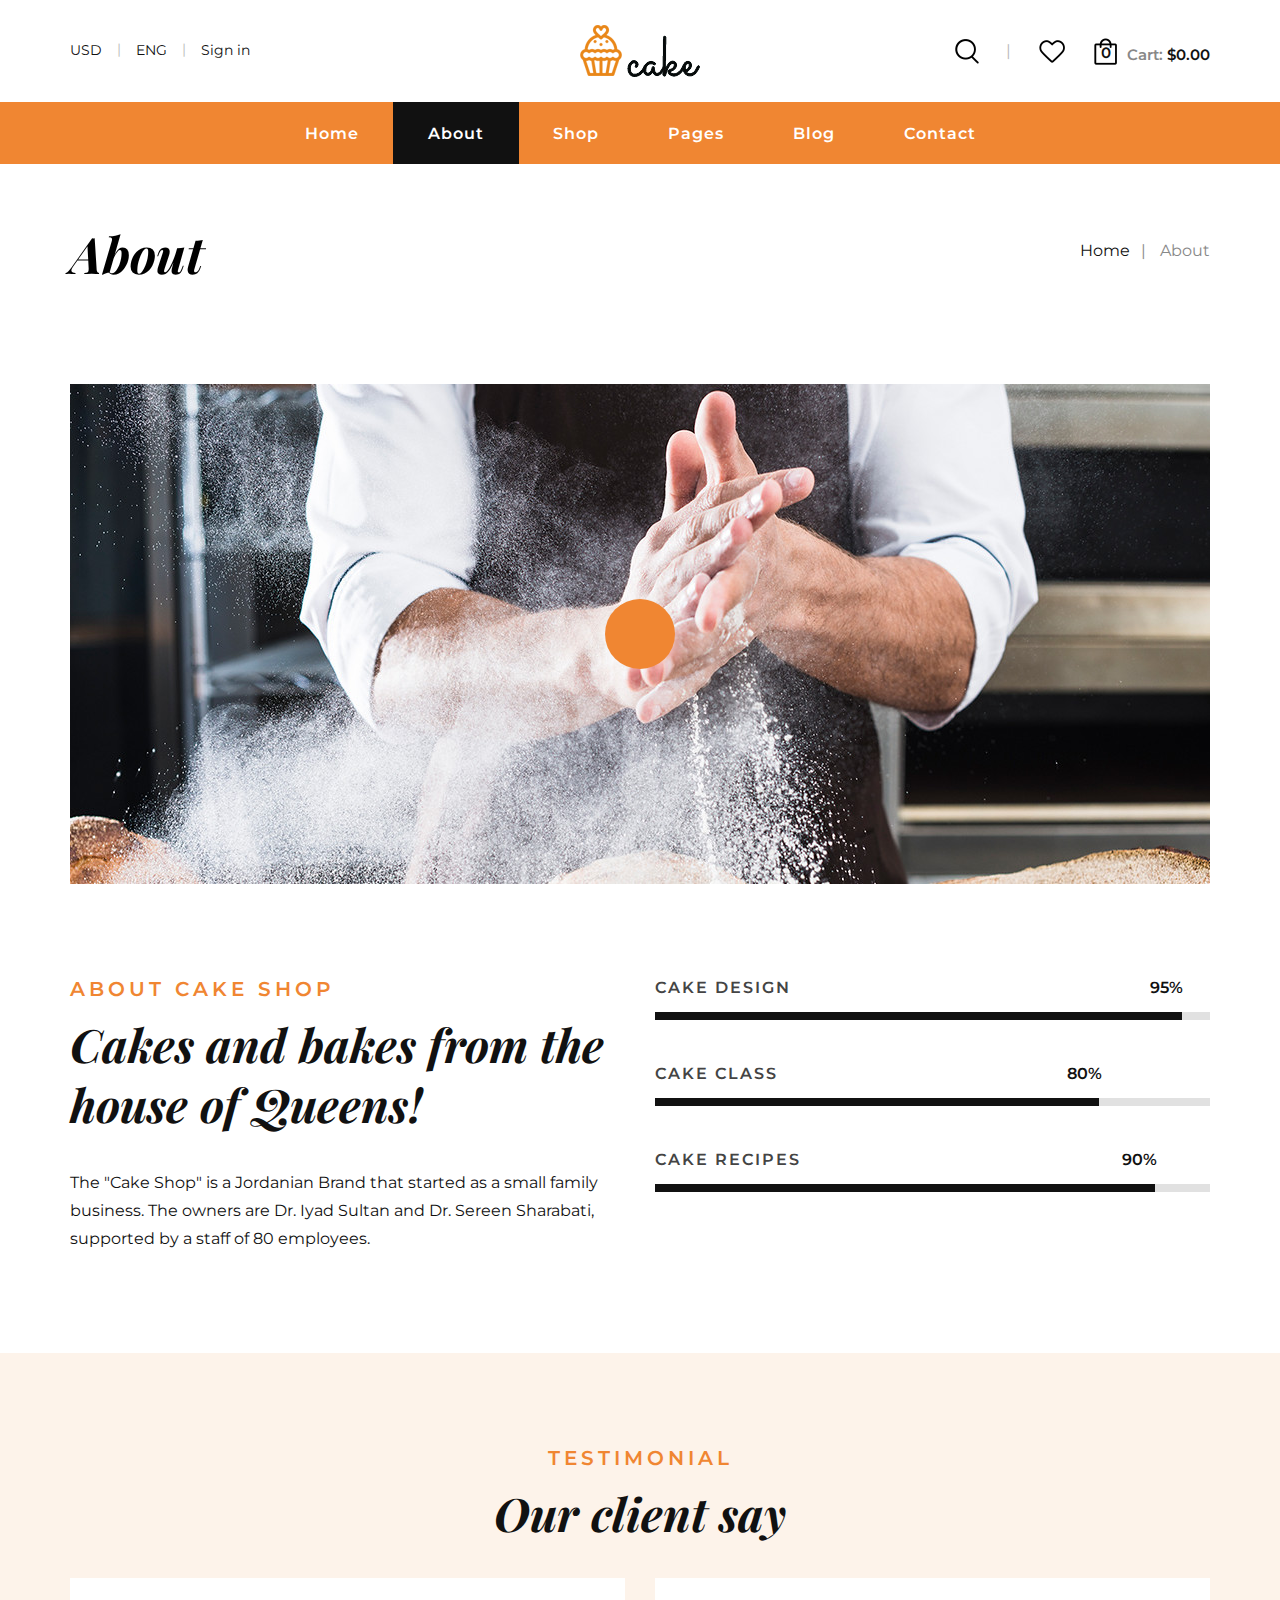
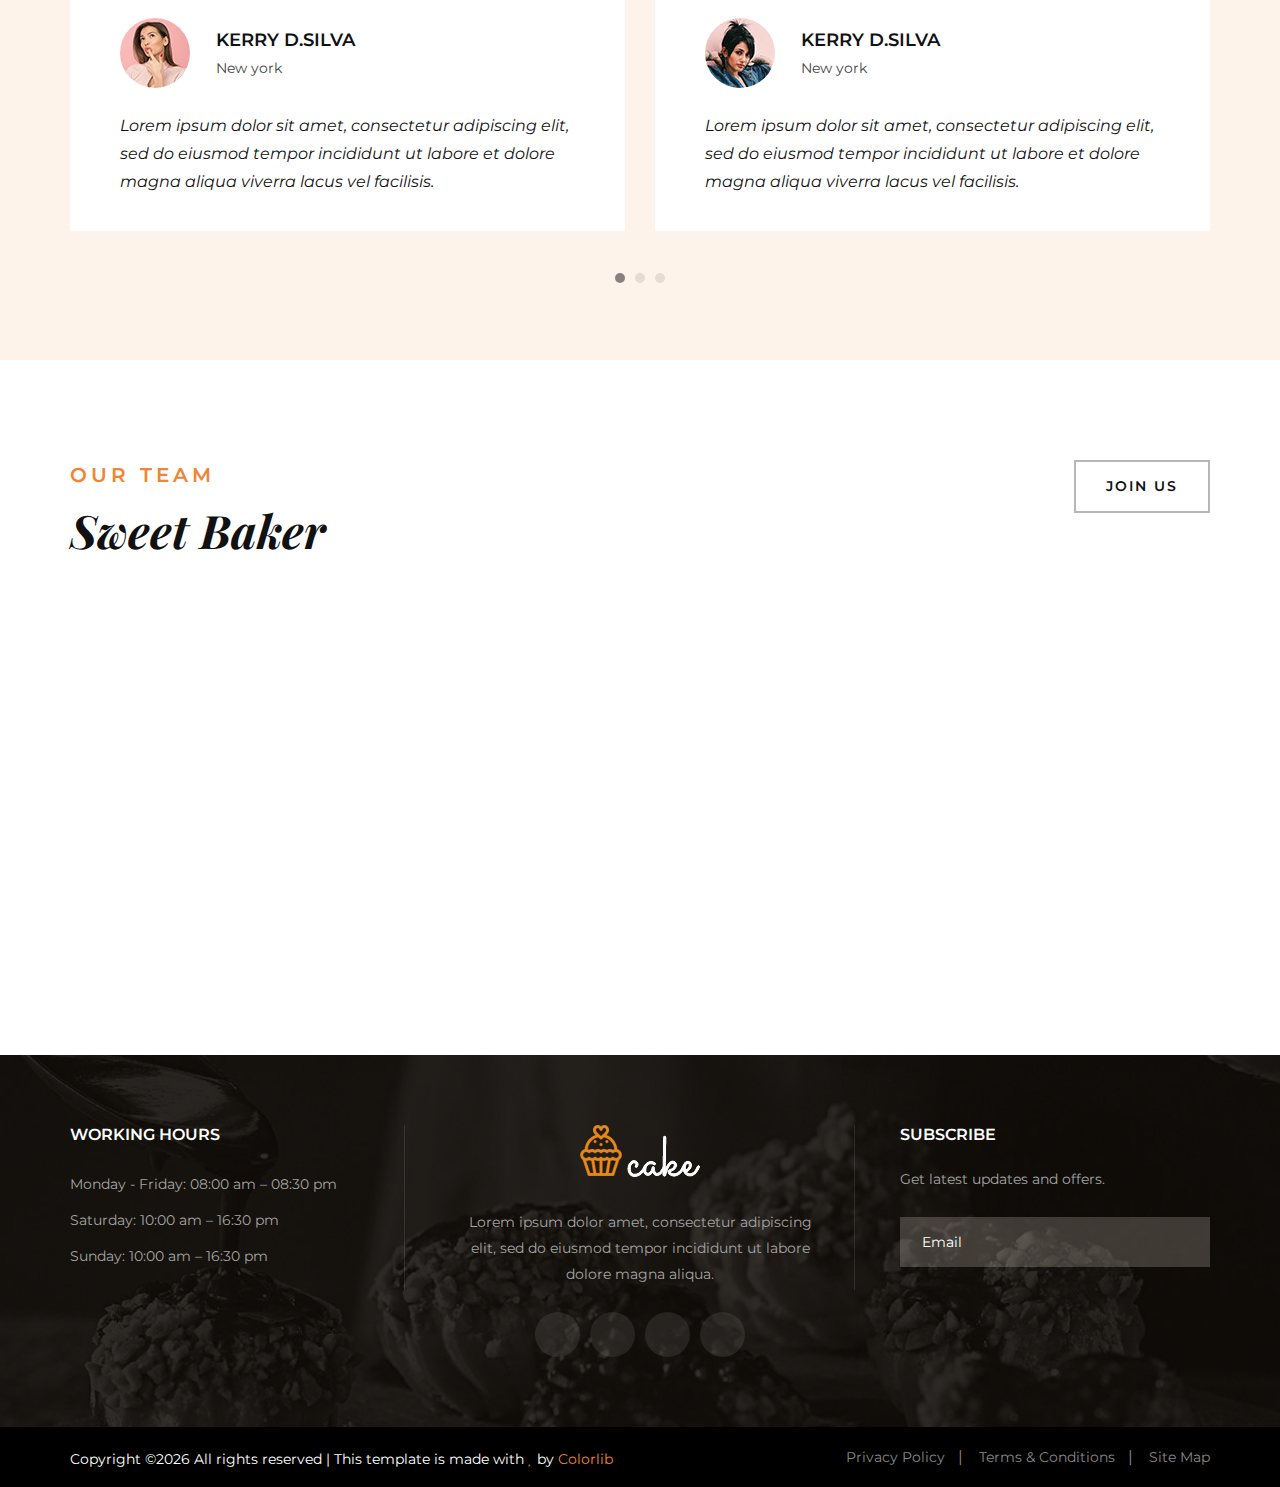
==== about.html @ 1d759d89 "template" ====
<!DOCTYPE html>
<html lang="zxx">

<head>
    <meta charset="UTF-8">
    <meta name="description" content="Cake Template">
    <meta name="keywords" content="Cake, unica, creative, html">
    <meta name="viewport" content="width=device-width, initial-scale=1.0">
    <meta http-equiv="X-UA-Compatible" content="ie=edge">
    <title>Cake | Template</title>

    <!-- Google Font -->
    <link href="https://fonts.googleapis.com/css2?family=Playfair+Display:wght@400;500;600;700;800;900&display=swap"
    rel="stylesheet">
    <link href="https://fonts.googleapis.com/css2?family=Montserrat:wght@300;400;500;600;700;800;900&display=swap"
    rel="stylesheet">

    <!-- Css Styles -->
    <link rel="stylesheet" href="css/bootstrap.min.css" type="text/css">
    <link rel="stylesheet" href="css/flaticon.css" type="text/css">
    <link rel="stylesheet" href="css/barfiller.css" type="text/css">
    <link rel="stylesheet" href="css/magnific-popup.css" type="text/css">
    <link rel="stylesheet" href="css/font-awesome.min.css" type="text/css">
    <link rel="stylesheet" href="css/elegant-icons.css" type="text/css">
    <link rel="stylesheet" href="css/nice-select.css" type="text/css">
    <link rel="stylesheet" href="css/owl.carousel.min.css" type="text/css">
    <link rel="stylesheet" href="css/slicknav.min.css" type="text/css">
    <link rel="stylesheet" href="css/style.css" type="text/css">
</head>

<body>
    <!-- Page Preloder -->
    <div id="preloder">
        <div class="loader"></div>
    </div>

    <!-- Offcanvas Menu Begin -->
    <div class="offcanvas-menu-overlay"></div>
    <div class="offcanvas-menu-wrapper">
        <div class="offcanvas__cart">
            <div class="offcanvas__cart__links">
                <a href="#" class="search-switch"><img src="img/icon/search.png" alt=""></a>
                <a href="#"><img src="img/icon/heart.png" alt=""></a>
            </div>
            <div class="offcanvas__cart__item">
                <a href="#"><img src="img/icon/cart.png" alt=""> <span>0</span></a>
                <div class="cart__price">Cart: <span>$0.00</span></div>
            </div>
        </div>
        <div class="offcanvas__logo">
            <a href="./index.html"><img src="img/logo.png" alt=""></a>
        </div>
        <div id="mobile-menu-wrap"></div>
        <div class="offcanvas__option">
            <ul>
                <li>USD <span class="arrow_carrot-down"></span>
                    <ul>
                        <li>EUR</li>
                        <li>USD</li>
                    </ul>
                </li>
                <li>ENG <span class="arrow_carrot-down"></span>
                    <ul>
                        <li>Spanish</li>
                        <li>ENG</li>
                    </ul>
                </li>
                <li><a href="#">Sign in</a> <span class="arrow_carrot-down"></span></li>
            </ul>
        </div>
    </div>
    <!-- Offcanvas Menu End -->

    <!-- Header Section Begin -->
    <header class="header">
        <div class="header__top">
            <div class="container">
                <div class="row">
                    <div class="col-lg-12">
                        <div class="header__top__inner">
                            <div class="header__top__left">
                                <ul>
                                    <li>USD <span class="arrow_carrot-down"></span>
                                        <ul>
                                            <li>EUR</li>
                                            <li>USD</li>
                                        </ul>
                                    </li>
                                    <li>ENG <span class="arrow_carrot-down"></span>
                                        <ul>
                                            <li>Spanish</li>
                                            <li>ENG</li>
                                        </ul>
                                    </li>
                                    <li><a href="#">Sign in</a> <span class="arrow_carrot-down"></span></li>
                                </ul>
                            </div>
                            <div class="header__logo">
                                <a href="./index.html"><img src="img/logo.png" alt=""></a>
                            </div>
                            <div class="header__top__right">
                                <div class="header__top__right__links">
                                    <a href="#" class="search-switch"><img src="img/icon/search.png" alt=""></a>
                                    <a href="#"><img src="img/icon/heart.png" alt=""></a>
                                </div>
                                <div class="header__top__right__cart">
                                    <a href="#"><img src="img/icon/cart.png" alt=""> <span>0</span></a>
                                    <div class="cart__price">Cart: <span>$0.00</span></div>
                                </div>
                            </div>
                        </div>
                    </div>
                </div>
                <div class="canvas__open"><i class="fa fa-bars"></i></div>
            </div>
        </div>
        <div class="container">
            <div class="row">
                <div class="col-lg-12">
                    <nav class="header__menu mobile-menu">
                        <ul>
                            <li><a href="./index.html">Home</a></li>
                            <li class="active"><a href="./about.html">About</a></li>
                            <li><a href="./shop.html">Shop</a></li>
                            <li><a href="#">Pages</a>
                                <ul class="dropdown">
                                    <li><a href="./shop-details.html">Shop Details</a></li>
                                    <li><a href="./shoping-cart.html">Shoping Cart</a></li>
                                    <li><a href="./checkout.html">Check Out</a></li>
                                    <li><a href="./wisslist.html">Wisslist</a></li>
                                    <li><a href="./Class.html">Class</a></li>
                                    <li><a href="./blog-details.html">Blog Details</a></li>
                                </ul>
                            </li>
                            <li><a href="./blog.html">Blog</a></li>
                            <li><a href="./contact.html">Contact</a></li>
                        </ul>
                    </nav>
                </div>
            </div>
        </div>
    </header>
    <!-- Header Section End -->

    <!-- Breadcrumb Begin -->
    <div class="breadcrumb-option">
        <div class="container">
            <div class="row">
                <div class="col-lg-6 col-md-6 col-sm-6">
                    <div class="breadcrumb__text">
                        <h2>About</h2>
                    </div>
                </div>
                <div class="col-lg-6 col-md-6 col-sm-6">
                    <div class="breadcrumb__links">
                        <a href="./index.html">Home</a>
                        <span>About</span>
                    </div>
                </div>
            </div>
        </div>
    </div>
    <!-- Breadcrumb End -->

    <!-- About Section Begin -->
    <section class="about spad">
        <div class="container">
            <div class="row">
                <div class="col-lg-12">
                    <div class="about__video set-bg" data-setbg="img/about-video.jpg">
                        <a href="https://www.youtube.com/watch?v=8PJ3_p7VqHw&list=RD8PJ3_p7VqHw&start_radio=1"
                        class="play-btn video-popup"><i class="fa fa-play"></i></a>
                    </div>
                </div>
            </div>
            <div class="row">
                <div class="col-lg-6 col-md-6">
                    <div class="about__text">
                        <div class="section-title">
                            <span>About Cake shop</span>
                            <h2>Cakes and bakes from the house of Queens!</h2>
                        </div>
                        <p>The "Cake Shop" is a Jordanian Brand that started as a small family business. The owners are
                        Dr. Iyad Sultan and Dr. Sereen Sharabati, supported by a staff of 80 employees.</p>
                    </div>
                </div>
                <div class="col-lg-6 col-md-6">
                    <div class="about__bar">
                        <div class="about__bar__item">
                            <p>Cake design</p>
                            <div id="bar1" class="barfiller">
                                <div class="tipWrap"><span class="tip"></span></div>
                                <span class="fill" data-percentage="95"></span>
                            </div>
                        </div>
                        <div class="about__bar__item">
                            <p>Cake Class</p>
                            <div id="bar2" class="barfiller">
                                <div class="tipWrap"><span class="tip"></span></div>
                                <span class="fill" data-percentage="80"></span>
                            </div>
                        </div>
                        <div class="about__bar__item">
                            <p>Cake Recipes</p>
                            <div id="bar3" class="barfiller">
                                <div class="tipWrap"><span class="tip"></span></div>
                                <span class="fill" data-percentage="90"></span>
                            </div>
                        </div>
                    </div>
                </div>
            </div>
        </div>
    </section>
    <!-- About Section End -->

    <!-- Testimonial Section Begin -->
    <section class="testimonial spad">
        <div class="container">
            <div class="row">
                <div class="col-lg-12 text-center">
                    <div class="section-title">
                        <span>Testimonial</span>
                        <h2>Our client say</h2>
                    </div>
                </div>
            </div>
            <div class="row">
                <div class="testimonial__slider owl-carousel">
                    <div class="col-lg-6">
                        <div class="testimonial__item">
                            <div class="testimonial__author">
                                <div class="testimonial__author__pic">
                                    <img src="img/testimonial/ta-1.jpg" alt="">
                                </div>
                                <div class="testimonial__author__text">
                                    <h5>Kerry D.Silva</h5>
                                    <span>New york</span>
                                </div>
                            </div>
                            <div class="rating">
                                <span class="icon_star"></span>
                                <span class="icon_star"></span>
                                <span class="icon_star"></span>
                                <span class="icon_star"></span>
                                <span class="icon_star-half_alt"></span>
                            </div>
                            <p>Lorem ipsum dolor sit amet, consectetur adipiscing elit, sed do eiusmod tempor incididunt
                            ut labore et dolore magna aliqua viverra lacus vel facilisis.</p>
                        </div>
                    </div>
                    <div class="col-lg-6">
                        <div class="testimonial__item">
                            <div class="testimonial__author">
                                <div class="testimonial__author__pic">
                                    <img src="img/testimonial/ta-2.jpg" alt="">
                                </div>
                                <div class="testimonial__author__text">
                                    <h5>Kerry D.Silva</h5>
                                    <span>New york</span>
                                </div>
                            </div>
                            <div class="rating">
                                <span class="icon_star"></span>
                                <span class="icon_star"></span>
                                <span class="icon_star"></span>
                                <span class="icon_star"></span>
                                <span class="icon_star-half_alt"></span>
                            </div>
                            <p>Lorem ipsum dolor sit amet, consectetur adipiscing elit, sed do eiusmod tempor incididunt
                            ut labore et dolore magna aliqua viverra lacus vel facilisis.</p>
                        </div>
                    </div>
                    <div class="col-lg-6">
                        <div class="testimonial__item">
                            <div class="testimonial__author">
                                <div class="testimonial__author__pic">
                                    <img src="img/testimonial/ta-1.jpg" alt="">
                                </div>
                                <div class="testimonial__author__text">
                                    <h5>Ophelia Nunez</h5>
                                    <span>London</span>
                                </div>
                            </div>
                            <div class="rating">
                                <span class="icon_star"></span>
                                <span class="icon_star"></span>
                                <span class="icon_star"></span>
                                <span class="icon_star"></span>
                                <span class="icon_star-half_alt"></span>
                            </div>
                            <p>Lorem ipsum dolor sit amet, consectetur adipiscing elit, sed do eiusmod tempor incididunt
                            ut labore et dolore magna aliqua viverra lacus vel facilisis.</p>
                        </div>
                    </div>
                    <div class="col-lg-6">
                        <div class="testimonial__item">
                            <div class="testimonial__author">
                                <div class="testimonial__author__pic">
                                    <img src="img/testimonial/ta-2.jpg" alt="">
                                </div>
                                <div class="testimonial__author__text">
                                    <h5>Kerry D.Silva</h5>
                                    <span>New york</span>
                                </div>
                            </div>
                            <div class="rating">
                                <span class="icon_star"></span>
                                <span class="icon_star"></span>
                                <span class="icon_star"></span>
                                <span class="icon_star"></span>
                                <span class="icon_star-half_alt"></span>
                            </div>
                            <p>Lorem ipsum dolor sit amet, consectetur adipiscing elit, sed do eiusmod tempor incididunt
                            ut labore et dolore magna aliqua viverra lacus vel facilisis.</p>
                        </div>
                    </div>
                    <div class="col-lg-6">
                        <div class="testimonial__item">
                            <div class="testimonial__author">
                                <div class="testimonial__author__pic">
                                    <img src="img/testimonial/ta-1.jpg" alt="">
                                </div>
                                <div class="testimonial__author__text">
                                    <h5>Ophelia Nunez</h5>
                                    <span>London</span>
                                </div>
                            </div>
                            <div class="rating">
                                <span class="icon_star"></span>
                                <span class="icon_star"></span>
                                <span class="icon_star"></span>
                                <span class="icon_star"></span>
                                <span class="icon_star-half_alt"></span>
                            </div>
                            <p>Lorem ipsum dolor sit amet, consectetur adipiscing elit, sed do eiusmod tempor incididunt
                            ut labore et dolore magna aliqua viverra lacus vel facilisis.</p>
                        </div>
                    </div>
                    <div class="col-lg-6">
                        <div class="testimonial__item">
                            <div class="testimonial__author">
                                <div class="testimonial__author__pic">
                                    <img src="img/testimonial/ta-2.jpg" alt="">
                                </div>
                                <div class="testimonial__author__text">
                                    <h5>Kerry D.Silva</h5>
                                    <span>New york</span>
                                </div>
                            </div>
                            <div class="rating">
                                <span class="icon_star"></span>
                                <span class="icon_star"></span>
                                <span class="icon_star"></span>
                                <span class="icon_star"></span>
                                <span class="icon_star-half_alt"></span>
                            </div>
                            <p>Lorem ipsum dolor sit amet, consectetur adipiscing elit, sed do eiusmod tempor incididunt
                            ut labore et dolore magna aliqua viverra lacus vel facilisis.</p>
                        </div>
                    </div>
                </div>
            </div>
        </div>
    </section>
    <!-- Testimonial Section End -->

    <!-- Team Section Begin -->
    <section class="team spad">
        <div class="container">
            <div class="row">
                <div class="col-lg-7 col-md-7 col-sm-7">
                    <div class="section-title">
                        <span>Our team</span>
                        <h2>Sweet Baker </h2>
                    </div>
                </div>
                <div class="col-lg-5 col-md-5 col-sm-5">
                    <div class="team__btn">
                        <a href="#" class="primary-btn">Join Us</a>
                    </div>
                </div>
            </div>
            <div class="row">
                <div class="col-lg-3  col-md-6 col-sm-6">
                    <div class="team__item set-bg" data-setbg="img/team/team-1.jpg">
                        <div class="team__item__text">
                            <h6>Randy Butler</h6>
                            <span>Decorater</span>
                            <div class="team__item__social">
                                <a href="#"><i class="fa fa-facebook"></i></a>
                                <a href="#"><i class="fa fa-twitter"></i></a>
                                <a href="#"><i class="fa fa-instagram"></i></a>
                                <a href="#"><i class="fa fa-youtube-play"></i></a>
                            </div>
                        </div>
                    </div>
                </div>
                <div class="col-lg-3  col-md-6 col-sm-6">
                    <div class="team__item set-bg" data-setbg="img/team/team-2.jpg">
                        <div class="team__item__text">
                            <h6>Randy Butler</h6>
                            <span>Decorater</span>
                            <div class="team__item__social">
                                <a href="#"><i class="fa fa-facebook"></i></a>
                                <a href="#"><i class="fa fa-twitter"></i></a>
                                <a href="#"><i class="fa fa-instagram"></i></a>
                                <a href="#"><i class="fa fa-youtube-play"></i></a>
                            </div>
                        </div>
                    </div>
                </div>
                <div class="col-lg-3  col-md-6 col-sm-6">
                    <div class="team__item set-bg" data-setbg="img/team/team-3.jpg">
                        <div class="team__item__text">
                            <h6>Randy Butler</h6>
                            <span>Decorater</span>
                            <div class="team__item__social">
                                <a href="#"><i class="fa fa-facebook"></i></a>
                                <a href="#"><i class="fa fa-twitter"></i></a>
                                <a href="#"><i class="fa fa-instagram"></i></a>
                                <a href="#"><i class="fa fa-youtube-play"></i></a>
                            </div>
                        </div>
                    </div>
                </div>
                <div class="col-lg-3  col-md-6 col-sm-6">
                    <div class="team__item set-bg" data-setbg="img/team/team-4.jpg">
                        <div class="team__item__text">
                            <h6>Randy Butler</h6>
                            <span>Decorater</span>
                            <div class="team__item__social">
                                <a href="#"><i class="fa fa-facebook"></i></a>
                                <a href="#"><i class="fa fa-twitter"></i></a>
                                <a href="#"><i class="fa fa-instagram"></i></a>
                                <a href="#"><i class="fa fa-youtube-play"></i></a>
                            </div>
                        </div>
                    </div>
                </div>
            </div>
        </div>
    </section>
    <!-- Team Section End -->

    <!-- Footer Section Begin -->
    <footer class="footer set-bg" data-setbg="img/footer-bg.jpg">
        <div class="container">
            <div class="row">
                <div class="col-lg-4 col-md-6 col-sm-6">
                    <div class="footer__widget">
                        <h6>WORKING HOURS</h6>
                        <ul>
                            <li>Monday - Friday: 08:00 am – 08:30 pm</li>
                            <li>Saturday: 10:00 am – 16:30 pm</li>
                            <li>Sunday: 10:00 am – 16:30 pm</li>
                        </ul>
                    </div>
                </div>
                <div class="col-lg-4 col-md-6 col-sm-6">
                    <div class="footer__about">
                        <div class="footer__logo">
                            <a href="#"><img src="img/footer-logo.png" alt=""></a>
                        </div>
                        <p>Lorem ipsum dolor amet, consectetur adipiscing elit, sed do eiusmod tempor incididunt ut
                        labore dolore magna aliqua.</p>
                        <div class="footer__social">
                            <a href="#"><i class="fa fa-facebook"></i></a>
                            <a href="#"><i class="fa fa-twitter"></i></a>
                            <a href="#"><i class="fa fa-instagram"></i></a>
                            <a href="#"><i class="fa fa-youtube-play"></i></a>
                        </div>
                    </div>
                </div>
                <div class="col-lg-4 col-md-6 col-sm-6">
                    <div class="footer__newslatter">
                        <h6>Subscribe</h6>
                        <p>Get latest updates and offers.</p>
                        <form action="#">
                            <input type="text" placeholder="Email">
                            <button type="submit"><i class="fa fa-send-o"></i></button>
                        </form>
                    </div>
                </div>
            </div>
        </div>
        <div class="copyright">
            <div class="container">
                <div class="row">
                    <div class="col-lg-7">
                        <p class="copyright__text text-white"><!-- Link back to Colorlib can't be removed. Template is licensed under CC BY 3.0. -->
                          Copyright &copy;<script>document.write(new Date().getFullYear());</script> All rights reserved | This template is made with <i class="fa fa-heart" aria-hidden="true"></i> by <a href="https://colorlib.com" target="_blank">Colorlib</a>
                          <!-- Link back to Colorlib can't be removed. Template is licensed under CC BY 3.0. -->
                      </p>
                  </div>
                  <div class="col-lg-5">
                    <div class="copyright__widget">
                        <ul>
                            <li><a href="#">Privacy Policy</a></li>
                            <li><a href="#">Terms & Conditions</a></li>
                            <li><a href="#">Site Map</a></li>
                        </ul>
                    </div>
                </div>
            </div>
        </div>
    </div>
</footer>
<!-- Footer Section End -->

<!-- Search Begin -->
<div class="search-model">
    <div class="h-100 d-flex align-items-center justify-content-center">
        <div class="search-close-switch">+</div>
        <form class="search-model-form">
            <input type="text" id="search-input" placeholder="Search here.....">
        </form>
    </div>
</div>
<!-- Search End -->

<!-- Js Plugins -->
<script src="js/jquery-3.3.1.min.js"></script>
<script src="js/bootstrap.min.js"></script>
<script src="js/jquery.nice-select.min.js"></script>
<script src="js/jquery.barfiller.js"></script>
<script src="js/jquery.magnific-popup.min.js"></script>
<script src="js/jquery.slicknav.js"></script>
<script src="js/owl.carousel.min.js"></script>
<script src="js/jquery.nicescroll.min.js"></script>
<script src="js/main.js"></script>
</body>

</html>
---- css/flaticon.css ----
/*
  	Flaticon icon font: Flaticon
  	Creation date: 08/11/2017 08:35
  	*/

@font-face {
  font-family: "Flaticon";
  src: url("../fonts/Flaticon.eot");
  src: url("../fonts/Flaticon.eot?#iefix") format("embedded-opentype"),
       url("../fonts/Flaticon.woff") format("woff"),
       url("../fonts/Flaticon.ttf") format("truetype"),
       url("../fonts/Flaticon.svg#Flaticon") format("svg");
  font-weight: normal;
  font-style: normal;
}

@media screen and (-webkit-min-device-pixel-ratio:0) {
  @font-face {
    font-family: "Flaticon";
    src: url("../fonts/Flaticon.svg#Flaticon") format("svg");
  }
}

[class^="flaticon-"]:before, [class*=" flaticon-"]:before,
[class^="flaticon-"]:after, [class*=" flaticon-"]:after {   
  font-family: Flaticon;
  font-size: 60px;
  font-style: normal;
}

.flaticon-001-strawberry:before { content: "\f100"; }
.flaticon-002-cake-14:before { content: "\f101"; }
.flaticon-003-cake-13:before { content: "\f102"; }
.flaticon-004-piece-of-cake:before { content: "\f103"; }
.flaticon-005-pancake:before { content: "\f104"; }
.flaticon-006-macarons:before { content: "\f105"; }
.flaticon-007-cake-12:before { content: "\f106"; }
.flaticon-008-lollipop-1:before { content: "\f107"; }
.flaticon-009-lollipop:before { content: "\f108"; }
.flaticon-010-cake-11:before { content: "\f109"; }
.flaticon-011-ice-cream-11:before { content: "\f10a"; }
.flaticon-012-ice-cream-10:before { content: "\f10b"; }
.flaticon-013-ice-cream-9:before { content: "\f10c"; }
.flaticon-014-ice-cream-8:before { content: "\f10d"; }
.flaticon-015-ice-cream-7:before { content: "\f10e"; }
.flaticon-016-ice-cream-6:before { content: "\f10f"; }
.flaticon-017-ice-cream-5:before { content: "\f110"; }
.flaticon-018-ice-cream-4:before { content: "\f111"; }
.flaticon-019-ice-cream-3:before { content: "\f112"; }
.flaticon-020-ice-cream-2:before { content: "\f113"; }
.flaticon-021-ice-cream-1:before { content: "\f114"; }
.flaticon-022-ice-cream:before { content: "\f115"; }
.flaticon-023-doughnut:before { content: "\f116"; }
.flaticon-024-cupcake-8:before { content: "\f117"; }
.flaticon-025-cupcake-7:before { content: "\f118"; }
.flaticon-026-cupcake-6:before { content: "\f119"; }
.flaticon-027-cupcake-5:before { content: "\f11a"; }
.flaticon-028-cupcake-4:before { content: "\f11b"; }
.flaticon-029-cupcake-3:before { content: "\f11c"; }
.flaticon-030-cupcake-2:before { content: "\f11d"; }
.flaticon-031-cupcake-1:before { content: "\f11e"; }
.flaticon-032-cupcake:before { content: "\f11f"; }
.flaticon-033-cake-10:before { content: "\f120"; }
.flaticon-034-chocolate-roll:before { content: "\f121"; }
.flaticon-035-cake-9:before { content: "\f122"; }
.flaticon-036-chocolate-1:before { content: "\f123"; }
.flaticon-037-chocolate:before { content: "\f124"; }
.flaticon-038-cake-8:before { content: "\f125"; }
.flaticon-039-candy-2:before { content: "\f126"; }
.flaticon-040-candy-1:before { content: "\f127"; }
.flaticon-041-candy:before { content: "\f128"; }
.flaticon-042-candies:before { content: "\f129"; }
.flaticon-043-cake-7:before { content: "\f12a"; }
.flaticon-044-cake-6:before { content: "\f12b"; }
.flaticon-045-cake-5:before { content: "\f12c"; }
.flaticon-046-cake-4:before { content: "\f12d"; }
.flaticon-047-cake-3:before { content: "\f12e"; }
.flaticon-048-cake-2:before { content: "\f12f"; }
.flaticon-049-cake-1:before { content: "\f130"; }
.flaticon-050-cake:before { content: "\f131"; }
---- css/barfiller.css ----
.barfiller {
    width:100%;
    height:12px;
    background:#fcfcfc;
    border:1px solid #ccc;
    position:relative;
    margin-bottom:20px;
    box-shadow: inset 1px 4px 9px -6px rgba(0,0,0,.5); 
    -moz-box-shadow: inset 1px 4px 9px -6px rgba(0,0,0,.5); 
}

.barfiller .fill {
    display:block;
    position:relative;
    width:0px;
    height:100%;
    background:#333;
    z-index:1;
}

.barfiller .tipWrap {
    display:none;
}

.barfiller .tip {
    margin-top:-30px;
    padding:2px 4px;
    font-size:11px;
    color:#fff;
    left:0px;
    position:absolute;
    z-index:2;
    background: #333;
} 

.barfiller .tip:after {
    border:solid;
    border-color:rgba(0,0,0,.8) transparent;
    border-width:6px 6px 0 6px;
    content:"";
    display:block;
    position:absolute;
    left:9px;
    top:100%;
    z-index:9
}
---- css/style.css ----
html,
body {
  height: 100%;
  font-family: "Montserrat", sans-serif;
  -webkit-font-smoothing: antialiased;
}

h1,
h2,
h3,
h4,
h5,
h6 {
  margin: 0;
  color: #11111194;
  font-weight: 400;
  font-family: "Montserrat", sans-serif;
}

h1 {
  font-size: 70px;
}

h2 {
  font-size: 36px;
}

h3 {
  font-size: 30px;
}

h4 {
  font-size: 24px;
}

h5 {
  font-size: 18px;
}

h6 {
  font-size: 16px;
}

p {
  font-size: 16px;
  font-family: "Montserrat", sans-serif;
  color: #111111;
  font-weight: 400;
  line-height: 28px;
  margin: 0 0 15px 0;
}

img {
  max-width: 100%;
}

input:focus,
select:focus,
button:focus,
textarea:focus {
  outline: none;
}

a:hover,
a:focus {
  text-decoration: none;
  outline: none;
  color: #ffffff;
}

ul,
ol {
  padding: 0;
  margin: 0;
}

/*---------------------
  Helper CSS
-----------------------*/
.section-title {
  margin-bottom: 35px;
}
.section-title span {
  color: #f08632;
  font-size: 20px;
  font-weight: 600;
  text-transform: uppercase;
  letter-spacing: 4px;
  display: block;
  margin-bottom: 10px;
}
.section-title h2 {
  font-size: 46px;
  color: #111111;
  line-height: 60px;
  font-weight: 700;
  font-style: italic;
  font-family: "Playfair Display", serif;
}

.set-bg {
  background-repeat: no-repeat;
  background-size: cover;
  background-position: top center;
}

.spad {
  padding-top: 100px;
  padding-bottom: 100px;
}

.text-white h1,
.text-white h2,
.text-white h3,
.text-white h4,
.text-white h5,
.text-white h6,
.text-white p,
.text-white span,
.text-white li,
.text-white a {
  color: #fff;
}

/* buttons */
.primary-btn {
  display: inline-block;
  font-size: 14px;
  font-weight: 600;
  text-transform: uppercase;
  padding: 14px 30px;
  color: #ffffff;
  background: #f08632;
  letter-spacing: 2px;
}

.site-btn {
  font-size: 14px;
  color: #ffffff;
  background: #111111;
  font-weight: 600;
  border: none;
  text-transform: uppercase;
  display: inline-block;
  letter-spacing: 2px;
  padding: 14px 30px;
}

/* Preloder */
#preloder {
  position: fixed;
  width: 100%;
  height: 100%;
  top: 0;
  left: 0;
  z-index: 999999;
  background: #000;
}

.loader {
  width: 40px;
  height: 40px;
  position: absolute;
  top: 50%;
  left: 50%;
  margin-top: -13px;
  margin-left: -13px;
  border-radius: 60px;
  animation: loader 0.8s linear infinite;
  -webkit-animation: loader 0.8s linear infinite;
}

@keyframes loader {
  0% {
    -webkit-transform: rotate(0deg);
    transform: rotate(0deg);
    border: 4px solid #f44336;
    border-left-color: transparent;
  }
  50% {
    -webkit-transform: rotate(180deg);
    transform: rotate(180deg);
    border: 4px solid #673ab7;
    border-left-color: transparent;
  }
  100% {
    -webkit-transform: rotate(360deg);
    transform: rotate(360deg);
    border: 4px solid #f44336;
    border-left-color: transparent;
  }
}
@-webkit-keyframes loader {
  0% {
    -webkit-transform: rotate(0deg);
    border: 4px solid #f44336;
    border-left-color: transparent;
  }
  50% {
    -webkit-transform: rotate(180deg);
    border: 4px solid #673ab7;
    border-left-color: transparent;
  }
  100% {
    -webkit-transform: rotate(360deg);
    border: 4px solid #f44336;
    border-left-color: transparent;
  }
}
.spacial-controls {
  position: fixed;
  width: 111px;
  height: 91px;
  top: 0;
  right: 0;
  z-index: 999;
}

.spacial-controls .search-switch {
  display: block;
  height: 100%;
  padding-top: 30px;
  background: #323232;
  text-align: center;
  cursor: pointer;
}

.search-model {
  display: none;
  position: fixed;
  width: 100%;
  height: 100%;
  left: 0;
  top: 0;
  background: #000;
  z-index: 99999;
}

.search-model-form {
  padding: 0 15px;
}

.search-model-form input {
  width: 500px;
  font-size: 40px;
  border: none;
  border-bottom: 2px solid #333;
  background: 0 0;
  color: #999;
}

.search-close-switch {
  position: absolute;
  width: 50px;
  height: 50px;
  background: #333;
  color: #fff;
  text-align: center;
  border-radius: 50%;
  font-size: 28px;
  line-height: 28px;
  top: 30px;
  cursor: pointer;
  -webkit-transform: rotate(45deg);
  -ms-transform: rotate(45deg);
      transform: rotate(45deg);
  display: -webkit-box;
  display: -ms-flexbox;
  display: flex;
  -webkit-box-align: center;
  -ms-flex-align: center;
  align-items: center;
  -webkit-box-pack: center;
  -ms-flex-pack: center;
  justify-content: center;
}

/*---------------------
  Header
-----------------------*/
.header {
  background: #f08632;
}

.header__top {
  position: relative;
  background: #ffffff;
}

.header__top__inner {
  height: 102px;
  padding-top: 38px;
}

.header__top__left {
  float: left;
}
.header__top__left ul li {
  font-size: 14px;
  color: #111111;
  list-style: none;
  display: inline-block;
  margin-right: 30px;
  position: relative;
  padding: 2px 0;
  cursor: pointer;
}
.header__top__left ul li a {
  color: #111111;
}
.header__top__left ul li:hover ul {
  top: 24px;
  opacity: 1;
  visibility: visible;
}
.header__top__left ul li ul {
  background: #111111;
  display: inline-block;
  padding: 2px 0;
  position: absolute;
  left: 0;
  top: 44px;
  opacity: 0;
  visibility: hidden;
  z-index: 3;
  -webkit-transition: all, 0.3s;
  -o-transition: all, 0.3s;
  transition: all, 0.3s;
}
.header__top__left ul li ul li {
  list-style: none;
  font-size: 13px;
  color: #ffffff;
  padding: 2px 15px;
  cursor: pointer;
}
.header__top__left ul li ul li:after {
  display: none;
}
.header__top__left ul li:after {
  position: absolute;
  right: -19px;
  top: 1px;
  content: "|";
  color: #bbbbbb;
}
.header__top__left ul li:last-child {
  margin-right: 0;
}
.header__top__left ul li:last-child:after {
  display: none;
}
.header__top__left ul li span {
  color: #888888;
}

.header__logo {
  position: absolute;
  left: 50%;
  top: 25px;
  margin-left: -60px;
}
.header__logo a {
  display: inline-block;
}

.header__top__right {
  float: right;
}

.header__top__right__links {
  display: inline-block;
  margin-right: 25px;
}
.header__top__right__links a {
  display: inline-block;
  margin-right: 56px;
  position: relative;
}
.header__top__right__links a:after {
  position: absolute;
  right: -32px;
  top: 0px;
  content: "|";
  font-size: 16px;
  color: #bababa;
}
.header__top__right__links a:last-child {
  margin-right: 0;
}
.header__top__right__links a:last-child:after {
  display: none;
}

.header__top__right__cart {
  display: inline-block;
}
.header__top__right__cart a {
  position: relative;
  display: inline-block;
  margin-right: 6px;
}
.header__top__right__cart a span {
  font-size: 15px;
  color: #111111;
  font-weight: 600;
  position: absolute;
  left: 7px;
  top: 4px;
}
.header__top__right__cart .cart__price {
  display: inline-block;
  color: #888888;
  font-size: 15px;
  font-weight: 600;
  position: relative;
  top: 4px;
}
.header__top__right__cart .cart__price span {
  color: #111111;
}

.header__menu {
  text-align: center;
}
.header__menu ul li {
  list-style: none;
  display: inline-block;
  position: relative;
  margin-right: -5px;
}
.header__menu ul li.active a {
  background: #111111;
}
.header__menu ul li:hover a {
  background: #111111;
}
.header__menu ul li:hover .dropdown {
  top: 62px;
  opacity: 1;
  visibility: visible;
}
.header__menu ul li:last-child {
  margin-right: 0;
}
.header__menu ul li .dropdown {
  position: absolute;
  left: 0;
  top: 82px;
  width: 150px;
  background: #111111;
  text-align: left;
  padding: 5px 0;
  z-index: 9;
  opacity: 0;
  visibility: hidden;
  -webkit-transition: all, 0.3s;
  -o-transition: all, 0.3s;
  transition: all, 0.3s;
}
.header__menu ul li .dropdown li {
  display: block;
  margin-right: 0;
}
.header__menu ul li .dropdown li a {
  font-size: 14px;
  color: #ffffff;
  font-weight: 400;
  padding: 5px 20px;
  text-transform: capitalize;
}
.header__menu ul li .dropdown li a:after {
  display: none;
}
.header__menu ul li a {
  font-size: 16px;
  color: #ffffff;
  display: block;
  font-weight: 600;
  padding: 20px 35px 18px;
  letter-spacing: 1px;
  -webkit-transition: all, 0.3s;
  -o-transition: all, 0.3s;
  transition: all, 0.3s;
}

.offcanvas-menu-wrapper {
  display: none;
}

.canvas__open {
  display: none;
}

/*---------------------
  Hero
-----------------------*/
.hero__item {
  height: 700px;
  display: -webkit-box;
  display: -ms-flexbox;
  display: flex;
  -webkit-box-align: center;
      -ms-flex-align: center;
          align-items: center;
  justify-items: center;
}

.hero__text {
  text-align: center;
  background: #ffffff;
  padding: 65px 70px 70px;
  position: relative;
}
.hero__text:after {
  position: absolute;
  left: 15px;
  top: 15px;
  height: calc(100% - 30px);
  width: calc(100% - 30px);
  border: 1px dashed #f08632;
  content: "";
  opacity: 0.3;
}
.hero__text h2 {
  font-size: 46px;
  color: #111111;
  line-height: 60px;
  font-weight: 700;
  font-style: italic;
  margin-bottom: 18px;
  position: relative;
  top: 100px;
  opacity: 0;
  -webkit-transition: all, 0.3s;
  -o-transition: all, 0.3s;
  transition: all, 0.3s;
}
.hero__text .primary-btn {
  position: relative;
  top: 100px;
  opacity: 0;
  -webkit-transition: all, 0.6s;
  -o-transition: all, 0.6s;
  transition: all, 0.6s;
}

.hero__slider.owl-carousel .owl-item.active .hero__text h2 {
  top: 0;
  opacity: 1;
}
.hero__slider.owl-carousel .owl-item.active .hero__text .primary-btn {
  top: 0;
  opacity: 1;
}
.hero__slider.owl-carousel .owl-nav button {
  height: 50px;
  width: 50px;
  background: rgba(17, 17, 17, 0.5);
  border-radius: 50%;
  color: #ffffff;
  font-size: 26px;
  line-height: 50px;
  text-align: center;
  position: absolute;
  left: 30px;
  top: 50%;
  margin-top: -15px;
}
.hero__slider.owl-carousel .owl-nav button.owl-next {
  left: auto;
  right: 30px;
}

/*---------------------
  Categories
-----------------------*/
.categories__slider {
  padding: 0 15px;
}
.categories__slider.owl-carousel .owl-stage-outer {
  padding-bottom: 40px;
  border-bottom: 1px solid rgba(240, 135, 50, 0.5);
}
.categories__slider.owl-carousel .owl-nav button {
  font-size: 36px;
  color: #888888;
  position: absolute;
  left: -60px;
  top: 35%;
}
.categories__slider.owl-carousel .owl-nav button.owl-next {
  left: auto;
  right: -60px;
}

.categories__item {
  text-align: center;
  border-radius: 50%;
  -webkit-transition: all, 0.3s;
  -o-transition: all, 0.3s;
  transition: all, 0.3s;
  height: 194px;
  width: 194px;
  padding-top: 25px;
  position: relative;
}
.categories__item:after {
  position: absolute;
  left: 0;
  right: 0;
  margin: 0 auto;
  bottom: -48px;
  width: 15px;
  height: 15px;
  border: 1px solid #f08632;
  border-color: transparent #f08632 #f08632 transparent;
  content: "";
  -webkit-transform: rotate(-135deg);
      -ms-transform: rotate(-135deg);
          transform: rotate(-135deg);
  opacity: 0;
  -webkit-transition: all, 0.3s;
  -o-transition: all, 0.3s;
  transition: all, 0.3s;
}
.categories__item:hover {
  background: #f08632;
}
.categories__item:hover:after {
  opacity: 1;
}
.categories__item:hover span {
  color: #ffffff;
}
.categories__item:hover h5 {
  color: #ffffff;
}

.categories__item__icon span {
  color: #f08632;
  -webkit-transition: all, 0.2s;
  -o-transition: all, 0.2s;
  transition: all, 0.2s;
}
.categories__item__icon h5 {
  color: #111111;
  font-weight: 600;
  text-transform: uppercase;
  margin-top: 4px;
  -webkit-transition: all, 0.2s;
  -o-transition: all, 0.2s;
  transition: all, 0.2s;
}

/*---------------------
  Class
-----------------------*/
.class {
  background: rgba(240, 135, 50, 0.1);
  position: relative;
  padding-bottom: 0;
}

.class__form {
  height: 620px;
}
.class__form form input {
  height: 50px;
  width: 100%;
  padding-left: 20px;
  font-size: 15px;
  color: #444444;
  background: #ffffff;
  border: none;
  margin-bottom: 20px;
}
.class__form form input::-webkit-input-placeholder {
  color: #444444;
}
.class__form form input::-moz-placeholder {
  color: #444444;
}
.class__form form input:-ms-input-placeholder {
  color: #444444;
}
.class__form form input::-ms-input-placeholder {
  color: #444444;
}
.class__form form input::placeholder {
  color: #444444;
}
.class__form form .nice-select {
  float: none;
  border-radius: 0;
  border: none;
  padding-left: 20px;
  margin-bottom: 20px;
  height: 50px;
  line-height: 50px;
}
.class__form form .nice-select span {
  font-size: 15px;
  color: #444444;
}
.class__form form .nice-select .list {
  margin-top: 0;
  border-radius: 0;
  width: 100%;
}
.class__form form .nice-select:after {
  border-bottom: 1.5px solid #111;
  border-right: 1.5px solid #111;
  height: 9px;
  right: 25px;
  width: 9px;
}
.class__form form button {
  letter-spacing: 2px;
  width: 100%;
}

.class__video {
  height: 720px;
  width: 47%;
  display: -webkit-box;
  display: -ms-flexbox;
  display: flex;
  -webkit-box-align: center;
      -ms-flex-align: center;
          align-items: center;
  -webkit-box-pack: center;
      -ms-flex-pack: center;
          justify-content: center;
  position: absolute;
  right: 0;
  top: -50px;
}
.class__video .play-btn {
  display: inline-block;
  width: 70px;
  height: 70px;
  background: #f08632;
  font-size: 24px;
  color: #ffffff;
  line-height: 70px;
  text-align: center;
  border-radius: 50%;
}

/*---------------------
  Team
-----------------------*/
.team {
  padding-bottom: 70px;
}

.team__btn {
  text-align: right;
}
.team__btn .primary-btn {
  border: 2px solid #b7b7b7;
  background: transparent;
  color: #111111;
}

.team__item {
  height: 360px;
  position: relative;
  overflow: hidden;
  margin-bottom: 30px;
}
.team__item:hover .team__item__text {
  opacity: 1;
  bottom: 0;
  visibility: visible;
}

.team__item__text {
  text-align: center;
  background: rgba(255, 255, 255, 0.9);
  padding: 30px 0;
  position: absolute;
  left: 0;
  bottom: -500px;
  width: 100%;
  opacity: 0;
  visibility: hidden;
  -webkit-transition: all, 0.5s;
  -o-transition: all, 0.5s;
  transition: all, 0.5s;
}
.team__item__text h6 {
  color: #111111;
  font-weight: 600;
  text-transform: uppercase;
  margin-bottom: 6px;
}
.team__item__text span {
  color: #111111;
  font-size: 14px;
  display: block;
  margin-bottom: 12px;
}

.team__item__social a {
  display: inline-block;
  color: #111111;
  font-size: 16px;
  margin-right: 14px;
}

/*---------------------
  Testimonial
-----------------------*/
.testimonial {
  background: #fdf3ea;
  padding-top: 90px;
  padding-bottom: 70px;
}

.testimonial__slider .col-lg-6 {
  max-width: 100%;
}
.testimonial__slider.owl-carousel .owl-dots {
  text-align: center;
  padding-top: 35px;
}
.testimonial__slider.owl-carousel .owl-dots button {
  height: 10px;
  width: 10px;
  background: rgba(17, 17, 17, 0.1);
  border-radius: 50%;
  margin-right: 10px;
}
.testimonial__slider.owl-carousel .owl-dots button.active {
  background: rgba(17, 17, 17, 0.5);
}
.testimonial__slider.owl-carousel .owl-dots button:last-child {
  margin-right: 0;
}

.testimonial__item {
  background: #ffffff;
  padding: 40px 45px 35px 50px;
  position: relative;
}
.testimonial__item .rating {
  position: absolute;
  right: 50px;
  top: 60px;
}
.testimonial__item .rating span {
  font-size: 14px;
  color: #f0c656;
  margin-right: -5px;
  display: inline-block;
}
.testimonial__item p {
  color: #111111;
  font-style: italic;
  margin-bottom: 0;
}

.testimonial__author {
  overflow: hidden;
  margin-bottom: 24px;
}

.testimonial__author__pic {
  float: left;
  margin-right: 26px;
}
.testimonial__author__pic img {
  height: 70px;
  width: 70px;
  border-radius: 50%;
}

.testimonial__author__text {
  overflow: hidden;
  padding-top: 12px;
}
.testimonial__author__text h5 {
  color: #111111;
  font-weight: 600;
  text-transform: uppercase;
  margin-bottom: 4px;
}
.testimonial__author__text span {
  color: #444444;
  font-size: 14px;
}

/*---------------------
  Instagram
-----------------------*/
.instagram__text {
  padding-top: 90px;
}
.instagram__text .section-title {
  margin-bottom: 55px;
}
.instagram__text h5 {
  font-size: 20px;
  color: #444444;
  position: relative;
  z-index: 1;
}
.instagram__text h5:after {
  position: absolute;
  left: 0;
  top: -34px;
  background: url(../img/instagram/cake-piece.png) no-repeat;
  height: 139px;
  width: 114px;
  content: "";
}
.instagram__text h5 i {
  color: #111111;
  font-size: 36px;
  position: relative;
  top: 6px;
  margin-right: 8px;
}

.instagram__pic {
  margin-bottom: 30px;
}
.instagram__pic.middle__pic {
  padding-top: 30px;
  margin-bottom: 0;
}
.instagram__pic img {
  min-width: 100%;
}

/*---------------------
  Map
-----------------------*/
.map {
  position: relative;
  height: 300px;
}
.map .container {
  position: relative;
  z-index: 5;
  top: 20px;
}

.map__iframe {
  width: 100%;
  position: absolute;
  left: 0;
  top: 0;
}
.map__iframe iframe {
  width: 100%;
}

.map__inner {
  text-align: center;
  background: #ffffff;
  -webkit-box-shadow: 0 0 10px rgba(223, 223, 224, 0.7);
          box-shadow: 0 0 10px rgba(223, 223, 224, 0.7);
  padding: 30px 25px 25px;
  position: relative;
}
.map__inner:after {
  position: absolute;
  left: 0;
  right: 0;
  bottom: -10px;
  height: 20px;
  width: 20px;
  background: #ffffff;
  content: "";
  -webkit-transform: rotate(45deg);
      -ms-transform: rotate(45deg);
          transform: rotate(45deg);
  margin: 0 auto;
}
.map__inner h6 {
  color: #111111;
  font-weight: 600;
  text-transform: uppercase;
  margin-bottom: 20px;
}
.map__inner ul li {
  list-style: none;
  font-size: 14px;
  color: #444444;
  margin-bottom: 10px;
}

/*---------------------
  Product
-----------------------*/
.product {
  padding-top: 50px;
}

.product__item {
  margin-bottom: 40px;
}
.product__item:hover .product__item__pic .product__label span {
  background: #f08632;
  color: #ffffff;
}
.product__item:hover .product__item__text .product__item__price {
  opacity: 0;
  visibility: hidden;
}
.product__item:hover .product__item__text .cart_add {
  opacity: 1;
  visibility: visible;
  bottom: -4px;
}

.product__item__pic {
  height: 270px;
  position: relative;
  background-position: center;
}
.product__item__pic .product__label {
  position: absolute;
  left: 0;
  bottom: -15px;
  text-align: center;
  width: 100%;
}
.product__item__pic .product__label span {
  display: inline-block;
  font-size: 14px;
  color: #111111;
  background: #ffffff;
  padding: 6px 10px 4px;
  border-radius: 2px;
  -webkit-box-shadow: 0 0 10px rgba(223, 223, 224, 0.7);
          box-shadow: 0 0 10px rgba(223, 223, 224, 0.7);
  -webkit-transition: all, 0.5s;
  -o-transition: all, 0.5s;
  transition: all, 0.5s;
}

.product__item__text {
  padding-top: 40px;
  text-align: center;
  position: relative;
}
.product__item__text h6 {
  margin-bottom: 16px;
}
.product__item__text h6 a {
  color: #111111;
  font-weight: 600;
  text-transform: uppercase;
}
.product__item__text .product__item__price {
  color: #111111;
  font-weight: 600;
  font-size: 16px;
  -webkit-transition: all, 0.3s;
  -o-transition: all, 0.3s;
  transition: all, 0.3s;
}
.product__item__text .cart_add {
  position: absolute;
  left: 0;
  bottom: -20px;
  width: 100%;
  -webkit-transition: all, 0.5s;
  -o-transition: all, 0.5s;
  transition: all, 0.5s;
  opacity: 0;
  visibility: hidden;
}
.product__item__text .cart_add a {
  color: #111111;
  font-size: 16px;
  font-weight: 600;
  display: inline-block;
  border-bottom: 2px solid #f08632;
  padding-bottom: 4px;
}

/*---------------------
  Footer
-----------------------*/
.footer {
  padding-top: 70px;
}

.footer__widget {
  position: relative;
  margin-bottom: 30px;
}
.footer__widget:after {
  position: absolute;
  right: 25px;
  top: 0;
  width: 1px;
  height: 165px;
  background: rgba(255, 255, 255, 0.1);
  content: "";
}
.footer__widget h6 {
  color: #ffffff;
  font-weight: 600;
  text-transform: uppercase;
  margin-bottom: 22px;
}
.footer__widget ul li {
  list-style: none;
  font-size: 14px;
  color: #a4a4a4;
  line-height: 36px;
}

.footer__about {
  text-align: center;
  position: relative;
  margin-bottom: 30px;
}
.footer__about:after {
  position: absolute;
  right: -35px;
  top: 0;
  width: 1px;
  height: 165px;
  background: rgba(255, 255, 255, 0.1);
  content: "";
}
.footer__about .footer__logo {
  margin-bottom: 32px;
}
.footer__about .footer__logo a {
  display: inline-block;
}
.footer__about p {
  font-size: 14px;
  color: #a4a4a4;
  line-height: 26px;
  margin-bottom: 25px;
}
.footer__about .footer__social a {
  display: inline-block;
  color: #ffffff;
  background: rgba(225, 225, 225, 0.1);
  height: 45px;
  width: 45px;
  border-radius: 50%;
  line-height: 45px;
  text-align: center;
  margin-right: 6px;
}
.footer__about .footer__social a:last-child {
  margin-right: 0;
}

.footer__newslatter {
  padding-left: 50px;
  margin-bottom: 30px;
}
.footer__newslatter h6 {
  color: #ffffff;
  font-weight: 600;
  text-transform: uppercase;
  margin-bottom: 22px;
}
.footer__newslatter p {
  font-size: 14px;
  color: #a4a4a4;
  line-height: 26px;
  margin-bottom: 25px;
}
.footer__newslatter form {
  position: relative;
}
.footer__newslatter form input {
  height: 50px;
  width: 100%;
  padding-left: 22px;
  background: rgba(253, 243, 234, 0.2);
  border: none;
  color: #ffffff;
  font-size: 14px;
}
.footer__newslatter form input::-webkit-input-placeholder {
  color: #ffffff;
}
.footer__newslatter form input::-moz-placeholder {
  color: #ffffff;
}
.footer__newslatter form input:-ms-input-placeholder {
  color: #ffffff;
}
.footer__newslatter form input::-ms-input-placeholder {
  color: #ffffff;
}
.footer__newslatter form input::placeholder {
  color: #ffffff;
}
.footer__newslatter form button {
  font-size: 20px;
  color: #f08632;
  background: transparent;
  border: none;
  position: absolute;
  right: 0;
  top: 0;
  height: 100%;
  padding: 0 20px;
}

.copyright {
  background: #000000;
  padding: 18px 0 14px;
  margin-top: 40px;
}

.copyright__text {
  margin-bottom: 0;
  font-size: 14px;
  color: #888888;
}
.copyright__text i {
  color: #f08632;
}
.copyright__text a {
  color: #f08632;
}

.copyright__widget {
  text-align: right;
}
.copyright__widget ul li {
  list-style: none;
  display: inline-block;
  margin-right: 30px;
  position: relative;
}
.copyright__widget ul li:after {
  position: absolute;
  right: -18px;
  top: 0;
  content: "|";
  color: #888888;
}
.copyright__widget ul li:last-child {
  margin-right: 0;
}
.copyright__widget ul li:last-child:after {
  display: none;
}
.copyright__widget ul li a {
  font-size: 14px;
  color: #888888;
}

/*---------------------
  Breadcrumb
-----------------------*/
.breadcrumb-option {
  padding-top: 60px;
}

.breadcrumb__text h2 {
  font-size: 50px;
  color: #000000;
  font-weight: 700;
  font-style: italic;
  font-family: "Playfair Display", serif;
}

.breadcrumb__links {
  text-align: right;
  padding-top: 15px;
}
.breadcrumb__links a {
  font-size: 16px;
  color: #111111;
  margin-right: 26px;
  display: inline-block;
  position: relative;
}
.breadcrumb__links a:after {
  position: absolute;
  right: -16px;
  top: 0;
  content: "|";
  color: #888888;
}
.breadcrumb__links span {
  font-size: 16px;
  color: #888888;
  display: inline-block;
}

/*---------------------
  About
-----------------------*/
.about__text p {
  margin-bottom: 0;
}

.about__bar .about__bar__item {
  margin-bottom: 40px;
}
.about__bar .about__bar__item p {
  color: #444444;
  text-transform: uppercase;
  letter-spacing: 2px;
  font-weight: 600;
  margin-bottom: 10px;
}
.about__bar .about__bar__item .barfiller {
  width: 100%;
  height: 8px;
  background: #e1e1e1;
  border: none;
  position: relative;
  margin-bottom: 20px;
  -webkit-box-shadow: none;
          box-shadow: none;
  -moz-box-shadow: inset 1px 4px 9px -6px rgba(0, 0, 0, 0.5);
}
.about__bar .about__bar__item .barfiller .tip {
  margin-top: -36px;
  padding: 0;
  font-size: 16px;
  color: #111111;
  font-weight: 600;
  background: none;
}
.about__bar .about__bar__item .barfiller .tip:after {
  display: none;
}

.about__video {
  height: 500px;
  display: -webkit-box;
  display: -ms-flexbox;
  display: flex;
  -webkit-box-align: center;
      -ms-flex-align: center;
          align-items: center;
  -webkit-box-pack: center;
      -ms-flex-pack: center;
          justify-content: center;
  margin-bottom: 90px;
}
.about__video .play-btn {
  display: inline-block;
  width: 70px;
  height: 70px;
  background: #f08632;
  font-size: 24px;
  color: #ffffff;
  line-height: 70px;
  text-align: center;
  border-radius: 50%;
}


.shop {
  padding-top: 80px;
}

.shop__option {
  margin-bottom: 50px;
}

.shop__option__search form {
  border: 1px solid #e1e1e1;
  height: 46px;
  position: relative;
}
.shop__option__search form .nice-select {
  float: left;
  border: none;
  background: transparent;
  display: inline-block;
  width: 25%;
  height: 44px;
  line-height: 44px;
  padding-left: 30px;
  border-radius: 0;
}
.shop__option__search form .nice-select .list {
  margin-top: 0;
  border-radius: 0;
  width: 100%;
}
.shop__option__search form .nice-select:before {
  position: absolute;
  right: 0;
  top: 12px;
  width: 1px;
  height: 20px;
  background: #e1e1e1;
  content: "";
}
.shop__option__search form .nice-select:after {
  border-bottom: 1px solid #888;
  border-right: 1px solid #888;
  height: 7px;
  margin-top: -5px;
  width: 7px;
  right: 26px;
}
.shop__option__search form .nice-select span {
  font-size: 16px;
  color: #000000;
}
.shop__option__search form input {
  width: 75%;
  height: 100%;
  border: none;
  font-size: 16px;
  color: #000000;
  padding-left: 30px;
}
.shop__option__search form input::-webkit-input-placeholder {
  color: #000000;
}
.shop__option__search form input::-moz-placeholder {
  color: #000000;
}
.shop__option__search form input:-ms-input-placeholder {
  color: #000000;
}
.shop__option__search form input::-ms-input-placeholder {
  color: #000000;
}
.shop__option__search form input::placeholder {
  color: #000000;
}
.shop__option__search form button {
  color: #000000;
  font-size: 16px;
  font-weight: 700;
  position: absolute;
  right: 0;
  top: 0;
  border: none;
  background: transparent;
  height: 100%;
  padding: 0 15px;
}

.shop__option__right {
  text-align: right;
}
.shop__option__right .nice-select {
  border: none;
  background: #f5f5f5;
  display: inline-block;
  width: 205px;
  height: 46px;
  line-height: 46px;
  padding-left: 30px;
  border-radius: 0;
  float: none;
  margin-right: 18px;
}
.shop__option__right .nice-select .list {
  margin-top: 0;
  border-radius: 0;
  width: 100%;
}
.shop__option__right .nice-select:after {
  border-bottom: 1px solid #888;
  border-right: 1px solid #888;
  height: 7px;
  margin-top: -5px;
  width: 7px;
  right: 26px;
}
.shop__option__right .nice-select span {
  font-size: 16px;
  color: #000000;
}
.shop__option__right a {
  display: inline-block;
  font-size: 18px;
  color: #000000;
  margin-left: 8px;
  -webkit-transition: all, 0.3s;
  -o-transition: all, 0.3s;
  transition: all, 0.3s;
}
.shop__option__right a:hover {
  color: #888888;
}

.shop__pagination a {
  display: inline-block;
  color: #000000;
  font-size: 18px;
  font-weight: 600;
  height: 40px;
  width: 40px;
  border-radius: 50%;
  line-height: 40px;
  text-align: center;
  -webkit-transition: all, 0.5s;
  -o-transition: all, 0.5s;
  transition: all, 0.5s;
}
.shop__pagination a span {
  font-size: 18px;
  font-weight: 600;
  position: relative;
  top: 2px;
}
.shop__pagination a:hover {
  background: #000000;
  color: #ffffff;
}

.shop__last__text {
  margin-bottom: 0;
  color: #000000;
  text-align: right;
}

/*---------------------
  Product Details
-----------------------*/
.product-details {
  padding-top: 90px;
  padding-bottom: 0;
}

.product__details__big__img {
  width: calc(84% - 20px);
  float: left;
  margin-right: 20px;
}
.product__details__big__img img {
  min-width: 100%;
}

.product__details__thumb {
  height: 440px;
  float: left;
  width: 16%;
  overflow: hidden;
}
.product__details__thumb .pt__item {
  margin-bottom: 10px;
  cursor: pointer;
}
.product__details__thumb .pt__item img {
  min-width: 100%;
}

.product__details__text .product__label {
  display: inline-block;
  font-size: 14px;
  color: #ffffff;
  background: #111111;
  padding: 6px 10px 4px;
  border-radius: 4px;
}
.product__details__text h4 {
  color: #111111;
  font-weight: 600;
  text-transform: uppercase;
  margin-top: 25px;
  margin-bottom: 22px;
}
.product__details__text h5 {
  color: #444444;
  font-size: 20px;
  font-weight: 600;
  border-bottom: 1px solid #e1e1e1;
  padding-bottom: 25px;
  margin-bottom: 20px;
}
.product__details__text p {
  color: #444444;
  margin-bottom: 18px;
}
.product__details__text ul {
  margin-bottom: 30px;
}
.product__details__text ul li {
  list-style: none;
  font-size: 16px;
  color: #888888;
  line-height: 28px;
}
.product__details__text ul li span {
  font-weight: 500;
  color: #111111;
}

.product__details__option {
  overflow: hidden;
}
.product__details__option .quantity {
  overflow: hidden;
  float: left;
  margin-right: 20px;
}
.product__details__option .pro-qty {
  height: 50px;
  width: 140px;
  border: 1px solid #e1e1e1;
  padding: 0 20px;
}
.product__details__option .pro-qty .qtybtn {
  font-size: 16px;
  float: left;
  height: 100%;
  line-height: 48px;
  cursor: pointer;
  font-weight: 600;
}
.product__details__option .pro-qty .qtybtn.dec {
  color: #888888;
}
.product__details__option .pro-qty .qtybtn.inc {
  color: #111111;
}
.product__details__option .pro-qty input {
  border: none;
  height: 100%;
  width: 82px;
  font-size: 16px;
  font-weight: 600;
  color: #111111;
  float: left;
  text-align: center;
}
.product__details__option a {
  float: left;
}
.product__details__option a.heart__btn {
  font-size: 20px;
  border: 1px solid #e1e1e1;
  display: inline-block;
  color: #f08632;
  padding: 14px;
  line-height: 16px;
}
.product__details__option .primary-btn {
  margin-right: 20px;
}

.product__details__tab {
  padding-top: 85px;
}
.product__details__tab .nav-tabs {
  border-bottom: 1px solid #e1e1e1;
  -webkit-box-pack: center;
      -ms-flex-pack: center;
          justify-content: center;
}
.product__details__tab .nav-tabs .nav-item {
  margin-right: 45px;
  position: relative;
}
.product__details__tab .nav-tabs .nav-item:after {
  position: absolute;
  right: -25px;
  top: 0;
  content: "|";
  color: #444444;
}
.product__details__tab .nav-tabs .nav-item:last-child {
  margin-right: 0;
}
.product__details__tab .nav-tabs .nav-item:last-child:after {
  display: none;
}
.product__details__tab .nav-tabs .nav-item .nav-link {
  font-size: 16px;
  color: #444444;
  padding: 0;
  border: none;
  padding-bottom: 12px;
  border-bottom: 2px solid transparent;
}
.product__details__tab .nav-tabs .nav-item .nav-link.active {
  color: #111111;
  border-bottom: 1px solid #111111;
}
.product__details__tab .tab-content p {
  color: #444444;
  line-height: 30px;
  text-align: center;
  padding-top: 44px;
  margin-bottom: 0;
}

/*---------------------
  Related Products
-----------------------*/
.related-products {
  padding-top: 80px;
  padding-bottom: 40px;
}

.related__products__slider.owl-carousel .col-lg-3 {
  max-width: 100%;
}
.related__products__slider.owl-carousel .owl-nav button {
  font-size: 30px;
  color: #888888;
  position: absolute;
  left: -44px;
  top: 28%;
}
.related__products__slider.owl-carousel .owl-nav button.owl-next {
  left: auto;
  right: -44px;
}

/*---------------------
  Shopping Cart
-----------------------*/
.shopping__cart__table {
  margin-bottom: 30px;
}
.shopping__cart__table table {
  width: 100%;
}
.shopping__cart__table table thead {
  border-bottom: 1px solid #f2f2f2;
}
.shopping__cart__table table thead tr th {
  color: #111111;
  font-size: 16px;
  font-weight: 600;
  text-transform: uppercase;
  padding-bottom: 25px;
}
.shopping__cart__table table tbody tr {
  border-bottom: 1px solid #f2f2f2;
}
.shopping__cart__table table tbody tr td {
  padding-bottom: 30px;
  padding-top: 30px;
}
.shopping__cart__table table tbody tr td.product__cart__item {
  width: 400px;
}
.shopping__cart__table table tbody tr td.product__cart__item .product__cart__item__pic {
  float: left;
  margin-right: 30px;
}
.shopping__cart__table table tbody tr td.product__cart__item .product__cart__item__text {
  overflow: hidden;
  padding-top: 21px;
}
.shopping__cart__table table tbody tr td.product__cart__item .product__cart__item__text h6 {
  color: #111111;
  font-size: 16px;
  font-weight: 500;
  text-transform: uppercase;
  margin-bottom: 10px;
}
.shopping__cart__table table tbody tr td.product__cart__item .product__cart__item__text h5 {
  color: #111111;
  font-weight: 600;
  font-size: 16px;
}
.shopping__cart__table table tbody tr td.quantity__item {
  width: 175px;
}
.shopping__cart__table table tbody tr td.quantity__item .quantity .pro-qty {
  width: 90px;
}
.shopping__cart__table table tbody tr td.quantity__item .quantity .pro-qty input {
  width: 65px;
  border: none;
  text-align: center;
  color: #111111;
  font-size: 16px;
  font-weight: 500;
}
.shopping__cart__table table tbody tr td.quantity__item .quantity .pro-qty .qtybtn {
  font-size: 16px;
  color: #888888;
  width: 10px;
  cursor: pointer;
  font-weight: 500;
}
.shopping__cart__table table tbody tr td.cart__price {
  color: #111111;
  font-size: 16px;
  font-weight: 600;
  width: 140px;
}
.shopping__cart__table table tbody tr td.cart__close span {
  font-size: 18px;
  display: inline-block;
  color: #111111;
  height: 40px;
  width: 40px;
  background: #f2f2f2;
  border-radius: 50%;
  line-height: 38px;
  text-align: center;
}

.continue__btn.update__btn {
  text-align: right;
}
.continue__btn.update__btn a {
  color: #ffffff;
  background: #111111;
  border-color: #111111;
}
.continue__btn.update__btn a i {
  margin-right: 5px;
}
.continue__btn a {
  color: #111111;
  font-size: 14px;
  font-weight: 600;
  letter-spacing: 2px;
  text-transform: uppercase;
  border: 1px solid #e1e1e1;
  padding: 14px 35px;
  display: inline-block;
}

.cart__discount {
  margin-bottom: 60px;
}
.cart__discount h6 {
  color: #111111;
  font-weight: 600;
  text-transform: uppercase;
  margin-bottom: 35px;
}
.cart__discount form {
  position: relative;
}
.cart__discount form input {
  font-size: 14px;
  color: #444444;
  height: 50px;
  width: 100%;
  border: 1px solid #e1e1e1;
  padding-left: 20px;
}
.cart__discount form input::-webkit-input-placeholder {
  color: #444444;
}
.cart__discount form input::-moz-placeholder {
  color: #444444;
}
.cart__discount form input:-ms-input-placeholder {
  color: #444444;
}
.cart__discount form input::-ms-input-placeholder {
  color: #444444;
}
.cart__discount form input::placeholder {
  color: #444444;
}
.cart__discount form button {
  font-size: 14px;
  color: #ffffff;
  font-weight: 700;
  letter-spacing: 2px;
  text-transform: uppercase;
  background: #111111;
  padding: 0 30px;
  border: none;
  position: absolute;
  right: 0;
  top: 0;
  height: 100%;
}

.cart__total {
  background: #fdf3ea;
  padding: 35px 40px 40px;
}
.cart__total h6 {
  color: #111111;
  text-transform: uppercase;
  margin-bottom: 12px;
  font-weight: 600;
}
.cart__total ul {
  margin-bottom: 25px;
}
.cart__total ul li {
  list-style: none;
  font-size: 16px;
  color: #444444;
  font-weight: 500;
  line-height: 40px;
  overflow: hidden;
}
.cart__total ul li span {
  font-weight: 600;
  color: #e26b0c;
  float: right;
}
.cart__total .primary-btn {
  display: block;
  background: #111111;
  color: #ffffff;
  padding: 12px 10px;
  text-align: center;
  letter-spacing: 2px;
}

/*---------------------
  Checkout
-----------------------*/
.coupon__code {
  color: #444444;
  font-size: 14px;
  border-top: 2px solid #111111;
  background: #f5f5f5;
  padding: 23px 30px 18px;
  margin-bottom: 50px;
}
.coupon__code span {
  color: #f08632;
}
.coupon__code a {
  color: #444444;
}

.checkout__title {
  color: #111111;
  font-weight: 600;
  text-transform: uppercase;
  border-bottom: 1px solid #e1e1e1;
  padding-bottom: 25px;
  margin-bottom: 30px;
}

.checkout__input {
  margin-bottom: 6px;
}
.checkout__input p {
  color: #444444;
  font-weight: 500;
  margin-bottom: 12px;
}
.checkout__input p span {
  color: #f08632;
}
.checkout__input input {
  height: 50px;
  width: 100%;
  border: 1px solid #e1e1e1;
  font-size: 14px;
  color: #666666;
  padding-left: 20px;
  margin-bottom: 20px;
}
.checkout__input input::-webkit-input-placeholder {
  color: #666666;
}
.checkout__input input::-moz-placeholder {
  color: #666666;
}
.checkout__input input:-ms-input-placeholder {
  color: #666666;
}
.checkout__input input::-ms-input-placeholder {
  color: #666666;
}
.checkout__input input::placeholder {
  color: #666666;
}

.checkout__input__checkbox label {
  font-size: 14px;
  color: #444444;
  position: relative;
  padding-left: 30px;
  font-weight: 500;
  cursor: pointer;
  margin-bottom: 16px;
  display: block;
}
.checkout__input__checkbox label input {
  position: absolute;
  visibility: hidden;
}
.checkout__input__checkbox label input:checked ~ .checkmark {
  border-color: #f08632;
}
.checkout__input__checkbox label input:checked ~ .checkmark:after {
  opacity: 1;
}
.checkout__input__checkbox label .checkmark {
  position: absolute;
  left: 0;
  top: 3px;
  height: 14px;
  width: 14px;
  border: 1.5px solid #888888;
  content: "";
  border-radius: 2px;
}
.checkout__input__checkbox label .checkmark:after {
  position: absolute;
  left: 1px;
  top: -3px;
  width: 14px;
  height: 7px;
  border: solid #f08632;
  border-width: 1.5px 1.5px 0px 0px;
  -webkit-transform: rotate(127deg);
  -ms-transform: rotate(127deg);
  transform: rotate(127deg);
  content: "";
  opacity: 0;
}
.checkout__input__checkbox p {
  color: #666666;
  font-size: 14px;
  line-height: 24px;
  margin-bottom: 22px;
}

.checkout__order {
  background: #fdf3ea;
  padding: 30px;
}
.checkout__order .order__title {
  color: #111111;
  font-weight: 600;
  text-transform: uppercase;
  border-bottom: 1px solid #d7d7d7;
  padding-bottom: 25px;
  margin-bottom: 30px;
}
.checkout__order p {
  color: #444444;
  font-size: 16px;
}
.checkout__order .site-btn {
  width: 100%;
  margin-top: 8px;
  letter-spacing: 0;
}

.checkout__order__products {
  font-size: 16px;
  color: #111111;
  overflow: hidden;
  margin-bottom: 18px;
  font-weight: 600;
}
.checkout__order__products span {
  float: right;
}

.checkout__total__products {
  margin-bottom: 20px;
}
.checkout__total__products li {
  font-size: 16px;
  color: #444444;
  list-style: none;
  line-height: 26px;
  overflow: hidden;
  margin-bottom: 15px;
  font-weight: 500;
}
.checkout__total__products li:last-child {
  margin-bottom: 0;
}
.checkout__total__products li samp {
  font-family: "Montserrat", sans-serif;
  font-size: 16px;
  font-weight: 600;
}
.checkout__total__products li span {
  color: #111111;
  float: right;
  font-weight: 600;
}

.checkout__total__all {
  border-top: 1px solid #d7d7d7;
  border-bottom: 1px solid #d7d7d7;
  padding: 15px 0;
  margin-bottom: 26px;
}
.checkout__total__all li {
  list-style: none;
  font-size: 16px;
  color: #111111;
  line-height: 40px;
  font-weight: 600;
  overflow: hidden;
}
.checkout__total__all li span {
  color: #f08632;
  float: right;
}

/*---------------------
  Wishlist
-----------------------*/
.wishlist__cart__table table {
  width: 100%;
}
.wishlist__cart__table table thead {
  border-bottom: 1px solid #f2f2f2;
}
.wishlist__cart__table table thead tr th {
  color: #111111;
  font-size: 16px;
  font-weight: 600;
  text-transform: uppercase;
  padding-bottom: 25px;
}
.wishlist__cart__table table tbody tr {
  border-bottom: 1px solid #f2f2f2;
}
.wishlist__cart__table table tbody tr:last-child {
  border-bottom: none;
}
.wishlist__cart__table table tbody tr:last-child td {
  padding-bottom: 0;
}
.wishlist__cart__table table tbody tr td {
  padding-bottom: 30px;
  padding-top: 30px;
}
.wishlist__cart__table table tbody tr td.product__cart__item {
  width: 540px;
}
.wishlist__cart__table table tbody tr td.product__cart__item .product__cart__item__pic {
  float: left;
  margin-right: 30px;
}
.wishlist__cart__table table tbody tr td.product__cart__item .product__cart__item__text {
  overflow: hidden;
  padding-top: 35px;
}
.wishlist__cart__table table tbody tr td.product__cart__item .product__cart__item__text h6 {
  color: #111111;
  font-size: 16px;
  font-weight: 600;
  text-transform: uppercase;
  margin-bottom: 10px;
}
.wishlist__cart__table table tbody tr td.cart__price {
  color: #111111;
  font-size: 16px;
  font-weight: 600;
  width: 180px;
}
.wishlist__cart__table table tbody tr td.cart__stock {
  font-size: 16px;
  color: #444444;
  width: 150px;
}
.wishlist__cart__table table tbody tr td.cart__btn {
  width: 190px;
}
.wishlist__cart__table table tbody tr td.cart__btn .primary-btn {
  background: #111111;
  color: #ffffff;
}
.wishlist__cart__table table tbody tr td.cart__close {
  text-align: right;
}
.wishlist__cart__table table tbody tr td.cart__close span {
  font-size: 18px;
  display: inline-block;
  color: #111111;
  height: 40px;
  width: 40px;
  background: #f2f2f2;
  border-radius: 50%;
  line-height: 38px;
  text-align: center;
}

/*---------------------
  Class
-----------------------*/
.class__item {
  margin-bottom: 55px;
}
.class__item:hover .class__item__pic .label {
  background: #f08632;
}
.class__item:hover .class__item__text h5 a {
  text-decoration: underline;
}

.class__item__pic {
  height: 240px;
  position: relative;
}
.class__item__pic .label {
  font-size: 16px;
  font-weight: 600;
  color: #ffffff;
  background: #111111;
  padding: 4px 15px 2px;
  border-radius: 4px;
  display: inline-block;
  position: absolute;
  left: 30px;
  bottom: 10px;
  -webkit-transition: all, 0.3s;
  -o-transition: all, 0.3s;
  transition: all, 0.3s;
}

.class__item__text {
  padding: 25px 14px 0 30px;
}
.class__item__text h5 {
  margin-bottom: 10px;
}
.class__item__text h5 a {
  font-size: 20px;
  color: #111111;
  font-weight: 600;
  text-transform: uppercase;
}
.class__item__text span {
  font-size: 14px;
  color: #888888;
  display: block;
  margin-bottom: 14px;
}
.class__item__text p {
  color: #444444;
  line-height: 30px;
}
.class__item__text .read_more {
  font-size: 16px;
  color: #f08632;
  font-weight: 600;
}

.class__sidebar {
  background: #fdf3ea;
  padding: 30px;
}
.class__sidebar h5 {
  font-size: 20px;
  color: #111111;
  line-height: 28px;
  font-weight: 600;
  text-transform: uppercase;
  margin-bottom: 25px;
}
.class__sidebar form input {
  height: 50px;
  width: 100%;
  padding-left: 20px;
  font-size: 15px;
  color: #444444;
  background: #ffffff;
  border: none;
  margin-bottom: 20px;
}
.class__sidebar form input::-webkit-input-placeholder {
  color: #444444;
}
.class__sidebar form input::-moz-placeholder {
  color: #444444;
}
.class__sidebar form input:-ms-input-placeholder {
  color: #444444;
}
.class__sidebar form input::-ms-input-placeholder {
  color: #444444;
}
.class__sidebar form input::placeholder {
  color: #444444;
}
.class__sidebar form .nice-select {
  float: none;
  border-radius: 0;
  border: none;
  padding-left: 20px;
  margin-bottom: 20px;
  height: 50px;
  line-height: 50px;
}
.class__sidebar form .nice-select span {
  font-size: 15px;
  color: #444444;
}
.class__sidebar form .nice-select .list {
  margin-top: 0;
  border-radius: 0;
  width: 100%;
}
.class__sidebar form .nice-select:after {
  border-bottom: 1.5px solid #111;
  border-right: 1.5px solid #111;
  height: 9px;
  right: 25px;
  width: 9px;
}
.class__sidebar form button {
  letter-spacing: 2px;
  width: 100%;
}

/*---------------------
    Blog
-----------------------*/
.blog {
  overflow: hidden;
}

.blog__item {
  margin-bottom: 70px;
}

.blog__item__pic {
  height: 385px;
  position: relative;
}
.blog__item__pic .blog__pic__inner {
  background: #ffffff;
  position: absolute;
  left: 0;
  bottom: -15px;
  width: calc(100% - 40px);
  padding: 30px 0 0;
}
.blog__item__pic .blog__pic__inner .label {
  font-size: 14px;
  color: #ffffff;
  font-weight: 600;
  background: #f08632;
  display: inline-block;
  padding: 4px 15px 2px;
}
.blog__item__pic .blog__pic__inner ul {
  display: inline-block;
  margin-left: 25px;
}
.blog__item__pic .blog__pic__inner ul li {
  list-style: none;
  font-size: 12px;
  color: #888888;
  display: inline-block;
  margin-right: 20px;
  position: relative;
}
.blog__item__pic .blog__pic__inner ul li span {
  color: #111111;
}
.blog__item__pic .blog__pic__inner ul li:after {
  position: absolute;
  right: -14px;
  top: 0;
  content: "|";
}
.blog__item__pic .blog__pic__inner ul li:last-child {
  margin-right: 0;
}
.blog__item__pic .blog__pic__inner ul li:last-child:after {
  display: none;
}

.blog__item__text {
  padding-top: 42px;
}
.blog__item__text h2 {
  font-family: "Playfair Display", serif;
  color: #111111;
  font-style: italic;
  margin-bottom: 20px;
  font-size: 48px;
}
.blog__item__text p {
  color: #444444;
  margin-bottom: 26px;
}
.blog__item__text a {
  color: #111111;
  font-size: 16px;
  font-weight: 600;
  letter-spacing: 2px;
  text-transform: uppercase;
  padding-bottom: 3px;
  border-bottom: 2px solid #f08632;
}

/*---------------------
  Blog Sidebar
-----------------------*/
.blog__sidebar__search {
  margin-bottom: 65px;
}
.blog__sidebar__search form {
  position: relative;
}
.blog__sidebar__search form input {
  height: 50px;
  width: 100%;
  font-size: 14px;
  color: #444444;
  padding-left: 20px;
  border: 1px solid #e1e1e1;
}
.blog__sidebar__search form input::-webkit-input-placeholder {
  color: #444444;
}
.blog__sidebar__search form input::-moz-placeholder {
  color: #444444;
}
.blog__sidebar__search form input:-ms-input-placeholder {
  color: #444444;
}
.blog__sidebar__search form input::-ms-input-placeholder {
  color: #444444;
}
.blog__sidebar__search form input::placeholder {
  color: #444444;
}
.blog__sidebar__search form button {
  font-size: 18px;
  color: #111111;
  border: none;
  background: transparent;
  position: absolute;
  right: 0;
  top: 0;
  height: 100%;
  padding: 0 18px;
}

.blog__sidebar__item {
  margin-bottom: 65px;
}
.blog__sidebar__item:last-child {
  margin-bottom: 0;
}
.blog__sidebar__item h5 {
  font-size: 20px;
  color: #111111;
  font-weight: 600;
  text-transform: uppercase;
  padding-left: 20px;
  position: relative;
  margin-bottom: 35px;
}
.blog__sidebar__item h5:before {
  position: absolute;
  left: 0;
  top: 5px;
  height: 14px;
  width: 10px;
  background: rgba(226, 108, 12, 0.3);
  content: "";
}
.blog__sidebar__item .blog__sidebar__social a {
  display: inline-block;
  font-size: 16px;
  color: #111111;
  height: 46px;
  width: 46px;
  border-radius: 50%;
  background: #f2f2f2;
  line-height: 46px;
  text-align: center;
  margin-right: 6px;
  -webkit-transition: all, 0.3s;
  -o-transition: all, 0.3s;
  transition: all, 0.3s;
}
.blog__sidebar__item .blog__sidebar__social a:hover {
  background: #111111;
  color: #ffffff;
}
.blog__sidebar__item .blog__sidebar__social a:last-child {
  margin-right: 0;
}
.blog__sidebar__item .blog__sidebar__item__categories ul li {
  list-style: none;
  line-height: 36px;
  overflow: hidden;
}
.blog__sidebar__item .blog__sidebar__item__categories ul li:hover a {
  text-decoration: line-through;
}
.blog__sidebar__item .blog__sidebar__item__categories ul li:hover a span {
  color: #f08632;
}
.blog__sidebar__item .blog__sidebar__item__categories ul li a {
  font-size: 16px;
  color: #444444;
}
.blog__sidebar__item .blog__sidebar__item__categories ul li a span {
  float: right;
}
.blog__sidebar__item p {
  margin-bottom: 25px;
}
.blog__sidebar__item form input {
  height: 50px;
  width: 100%;
  font-size: 14px;
  color: #444444;
  padding-left: 20px;
  border: 1px solid #e1e1e1;
  margin-bottom: 20px;
}
.blog__sidebar__item form input::-webkit-input-placeholder {
  color: #444444;
}
.blog__sidebar__item form input::-moz-placeholder {
  color: #444444;
}
.blog__sidebar__item form input:-ms-input-placeholder {
  color: #444444;
}
.blog__sidebar__item form input::-ms-input-placeholder {
  color: #444444;
}
.blog__sidebar__item form input::placeholder {
  color: #444444;
}
.blog__sidebar__item form label {
  font-size: 14px;
  color: #444444;
  position: relative;
  padding-left: 30px;
  font-weight: 500;
  cursor: pointer;
  margin-bottom: 22px;
  display: block;
}
.blog__sidebar__item form label input {
  position: absolute;
  visibility: hidden;
}
.blog__sidebar__item form label input:checked ~ .checkmark {
  border-color: #f08632;
}
.blog__sidebar__item form label input:checked ~ .checkmark:after {
  opacity: 1;
}
.blog__sidebar__item form label .checkmark {
  position: absolute;
  left: 0;
  top: 3px;
  height: 14px;
  width: 14px;
  border: 1.5px solid #888888;
  content: "";
  border-radius: 2px;
}
.blog__sidebar__item form label .checkmark:after {
  position: absolute;
  left: 1px;
  top: -3px;
  width: 14px;
  height: 7px;
  border: solid #f08632;
  border-width: 1.5px 1.5px 0px 0px;
  -webkit-transform: rotate(127deg);
  -ms-transform: rotate(127deg);
  transform: rotate(127deg);
  content: "";
  opacity: 0;
}

.blog__sidebar__recent .blog__sidebar__recent__item:last-child {
  margin-bottom: 0;
}

.blog__sidebar__recent__item {
  display: block;
  overflow: hidden;
  margin-bottom: 20px;
}

.blog__sidebar__recent__item__pic {
  float: left;
  margin-right: 25px;
}

.blog__sidebar__recent__item__text {
  overflow: hidden;
}
.blog__sidebar__recent__item__text h4 {
  font-size: 20px;
  color: #111111;
  line-height: 26px;
  font-style: italic;
  font-family: "Playfair Display", serif;
  margin-bottom: 8px;
}
.blog__sidebar__recent__item__text span {
  font-size: 12px;
  color: #888888;
}

/*---------------------
  Blog Hero
-----------------------*/
.blog-hero {
  display: -webkit-box;
  display: -ms-flexbox;
  display: flex;
  -webkit-box-align: center;
      -ms-flex-align: center;
          align-items: center;
  -webkit-box-pack: center;
      -ms-flex-pack: center;
          justify-content: center;
  height: 640px;
}

.blog__hero__text {
  background: #ffffff;
  text-align: center;
  padding: 50px 20px 45px;
}
.blog__hero__text .label {
  font-size: 14px;
  color: #ffffff;
  font-weight: 500;
  background: #111111;
  display: inline-block;
  padding: 4px 15px;
}
.blog__hero__text h2 {
  font-size: 46px;
  font-family: "Playfair Display", serif;
  font-weight: 700;
  font-style: italic;
  color: #111111;
  margin: 20px 0;
}
.blog__hero__text ul li {
  list-style: none;
  font-size: 12px;
  color: #888888;
  display: inline-block;
  margin-right: 20px;
  position: relative;
}
.blog__hero__text ul li:after {
  position: absolute;
  right: -14px;
  top: 0;
  content: "|";
}
.blog__hero__text ul li span {
  color: #111111;
}
.blog__hero__text ul li:last-child {
  margin-right: 0;
}
.blog__hero__text ul li:last-child:after {
  display: none;
}

/*---------------------
  Blog Details
-----------------------*/
.blog-details {
  padding-top: 70px;
  padding-bottom: 90px;
}

.blog__details__content {
  position: relative;
}

.blog__details__share {
  width: 46px;
  position: absolute;
  left: -70px;
  top: 0;
}
.blog__details__share a {
  font-size: 16px;
  color: #ffffff;
  height: 46px;
  width: 46px;
  border-radius: 50%;
  line-height: 46px;
  text-align: center;
  display: block;
  margin-bottom: 10px;
}
.blog__details__share a.facebook {
  background: #3263af;
}
.blog__details__share a.twitter {
  background: #40c4ff;
}
.blog__details__share a.youtube {
  background: #ff0000;
}
.blog__details__share a.instagram {
  background: -webkit-gradient(linear, left top, right top, from(#af00e1), to(#ff9e35));
  background: -o-linear-gradient(left, #af00e1, #ff9e35);
  background: linear-gradient(to right, #af00e1, #ff9e35);
}

.blog__details__text p {
  color: #444444;
  margin-bottom: 30px;
}
.blog__details__text p:last-child {
  margin-bottom: 0;
}

.blog__details__recipe {
  padding: 25px 70px 20px;
  overflow: hidden;
  background: #f5f5f5;
  margin-top: 40px;
  margin-bottom: 50px;
}

.blog__details__recipe__item {
  width: 33.33%;
  float: left;
}
.blog__details__recipe__item h6 {
  color: #111111;
  font-weight: 600;
  text-transform: uppercase;
  margin-bottom: 10px;
}
.blog__details__recipe__item h6 img {
  margin-right: 8px;
}
.blog__details__recipe__item span {
  font-size: 14px;
  color: #888888;
}

.blog__details__recipe__details {
  margin-bottom: 38px;
}

.blog__details__ingredients h6 {
  color: #111111;
  font-weight: 600;
  text-transform: uppercase;
  letter-spacing: 0.5px;
  margin-bottom: 20px;
}
.blog__details__ingredients ul li {
  list-style: none;
  font-size: 16px;
  color: #444444;
  line-height: 30px;
  letter-spacing: 1px;
  padding-left: 40px;
  position: relative;
}
.blog__details__ingredients ul li span {
  font-weight: 600;
  position: absolute;
  left: 0;
  top: -5px;
}

.blog__details__direction {
  margin-bottom: 40px;
}
.blog__details__direction h6 {
  color: #111111;
  font-weight: 600;
  text-transform: uppercase;
  letter-spacing: 0.5px;
  margin-bottom: 20px;
}
.blog__details__direction ul li {
  list-style: none;
  font-size: 16px;
  color: #444444;
  line-height: 30px;
  letter-spacing: 1px;
  padding-left: 40px;
  position: relative;
}
.blog__details__direction ul li span {
  position: absolute;
  left: 0;
  top: 0;
}

.blog__details__print {
  margin-bottom: 40px;
}
.blog__details__print .primary-btn {
  background: transparent;
  border: 1px solid #f08632;
  color: #111111;
}
.blog__details__print .primary-btn i {
  font-size: 18px;
}

.blog__details__tags {
  padding-top: 30px;
  border-top: 1px solid #e8eff4;
  margin-top: 40px;
  margin-bottom: 60px;
}
.blog__details__tags span {
  font-size: 16px;
  color: #111111;
  font-weight: 600;
  display: inline-block;
  margin-right: 25px;
}
.blog__details__tags a {
  font-size: 14px;
  color: #444444;
  background: #f2f2f2;
  display: inline-block;
  padding: 7px 15px 5px;
  margin-right: 10px;
}
.blog__details__tags a:last-child {
  margin-right: 0;
}

.blog__details__btns {
  margin-bottom: 40px;
}

.blog__details__btns__item {
  margin-bottom: 20px;
}
.blog__details__btns__item.blog__details__btns__item--next {
  text-align: right;
}
.blog__details__btns__item.blog__details__btns__item--next a span {
  margin-right: 0;
  margin-left: 5px;
}
.blog__details__btns__item a {
  font-size: 16px;
  color: #111111;
  font-weight: 600;
  text-transform: uppercase;
}
.blog__details__btns__item a span {
  font-size: 24px;
  color: #444444;
  position: relative;
  top: 4px;
  margin-right: 5px;
}

.blog__details__author {
  position: relative;
  background: #fdf3ea;
  overflow: hidden;
  padding: 50px;
  margin-bottom: 85px;
}

.blog__details__author__pic {
  float: left;
  margin-right: 30px;
}
.blog__details__author__pic img {
  height: 90px;
  width: 90px;
  border-radius: 50%;
}

.blog__details__author__text {
  overflow: hidden;
}
.blog__details__author__text h6 {
  color: #111111;
  font-weight: 600;
  text-transform: uppercase;
  margin-bottom: 25px;
}
.blog__details__author__text .blog__details__author__social {
  position: absolute;
  right: 50px;
  top: 45px;
}
.blog__details__author__text .blog__details__author__social a {
  font-size: 16px;
  color: #111111;
  display: inline-block;
  margin-right: 16px;
}
.blog__details__author__text .blog__details__author__social a:last-child {
  margin-right: 0;
}
.blog__details__author__text p {
  margin-bottom: 0;
  line-height: 24px;
  color: #444444;
}

.blog__details__comment {
  position: relative;
}
.blog__details__comment h5 {
  font-size: 20px;
  color: #111111;
  font-weight: 600;
  text-transform: uppercase;
  padding-left: 20px;
  position: relative;
  margin-bottom: 45px;
}
.blog__details__comment h5:before {
  position: absolute;
  left: 0;
  top: 5px;
  height: 14px;
  width: 10px;
  background: rgba(226, 108, 12, 0.3);
  content: "";
}
.blog__details__comment .primary-btn {
  background: rgba(226, 108, 12, 0.2);
  color: #111111;
  position: absolute;
  right: 0;
  top: -12px;
}

.blog__details__comment__item {
  overflow: hidden;
  margin-bottom: 45px;
}
.blog__details__comment__item:last-child {
  margin-bottom: 0;
}

.blog__details__comment__item--reply {
  padding-left: 50px;
}

.blog__details__comment__item__pic {
  float: left;
  margin-right: 30px;
}
.blog__details__comment__item__pic img {
  height: 90px;
  width: 90px;
  border-radius: 50%;
}

.blog__details__comment__item__text {
  position: relative;
  overflow: hidden;
}
.blog__details__comment__item__text h6 {
  font-size: 16px;
  color: #111111;
  font-weight: 600;
  text-transform: uppercase;
  margin-bottom: 6px;
}
.blog__details__comment__item__text span {
  font-size: 14px;
  color: #888888;
  display: block;
  margin-bottom: 14px;
}
.blog__details__comment__item__text p {
  color: #444444;
  margin-bottom: 0;
}
.blog__details__comment__item__text .blog__details__comment__btns {
  position: absolute;
  right: 0;
  top: 20px;
}
.blog__details__comment__item__text .blog__details__comment__btns a {
  font-size: 14px;
  color: #111111;
  text-transform: uppercase;
  font-weight: 600;
  margin-right: 24px;
  position: relative;
}
.blog__details__comment__item__text .blog__details__comment__btns a:after {
  position: absolute;
  right: -16px;
  top: -2px;
  content: "|";
  color: #888888;
  font-weight: 500;
}
.blog__details__comment__item__text .blog__details__comment__btns a:last-child {
  margin-right: 0;
}
.blog__details__comment__item__text .blog__details__comment__btns a:last-child:after {
  display: none;
}

/*---------------------
  Contact
-----------------------*/
.contact .map {
  height: 400px;
  margin-bottom: 70px;
}

.contact__address {
  padding-bottom: 40px;
  border-bottom: 1px solid #e8eff4;
  margin-bottom: 70px;
}

.contact__address__item {
  margin-bottom: 30px;
}
.contact__address__item h6 {
  color: #111111;
  font-weight: 600;
  text-transform: uppercase;
  margin-bottom: 25px;
}
.contact__address__item ul li {
  list-style: none;
  margin-bottom: 20px;
  overflow: hidden;
}
.contact__address__item ul li:last-child {
  margin-bottom: 0;
}
.contact__address__item ul li span {
  font-size: 24px;
  color: #111111;
  margin-right: 25px;
  float: left;
}
.contact__address__item ul li p {
  font-size: 14px;
  color: #444444;
  line-height: 26px;
  margin-bottom: 0;
  overflow: hidden;
}

.contact__text h3 {
  color: #111111;
  font-weight: 700;
  font-style: italic;
  font-family: "Playfair Display", serif;
  margin-bottom: 20px;
}
.contact__text ul {
  margin-bottom: 35px;
}
.contact__text ul li {
  list-style: none;
  font-size: 16px;
  color: #444444;
  line-height: 36px;
}

.contact__form form input {
  width: 100%;
  height: 50px;
  border: 1px solid #e1e1e1;
  background: #fafafa;
  font-size: 14px;
  color: #111111;
  padding-left: 20px;
  margin-bottom: 30px;
}
.contact__form form input:last-child {
  color: #111111;
}
.contact__form form textarea {
  width: 100%;
  height: 140px;
  border: 1px solid #e1e1e1;
  background: #fafafa;
  font-size: 14px;
  color: #111111;
  padding-left: 20px;
  padding-top: 12px;
  margin-bottom: 24px;
  resize: none;
}
.contact__form form textarea:last-child {
  color: #111111;
}

/*--------------------------------- Responsive Media Quaries -----------------------------*/
@media only screen and (min-width: 1200px) {
  .container {
    max-width: 1170px;
  }
}
/* Medium Device = 1200px */
@media only screen and (min-width: 992px) and (max-width: 1199px) {
  .categories__slider.owl-carousel .owl-nav button {
    left: 0;
  }

  .categories__slider.owl-carousel .owl-nav button.owl-next {
    right: 0;
  }

  .instagram__text {
    padding-top: 40px;
  }

  .shop__option__search form .nice-select {
    width: 30%;
  }

  .shop__option__search form input {
    width: 70%;
  }

  .related__products__slider.owl-carousel .owl-nav button {
    left: -15px;
  }

  .related__products__slider.owl-carousel .owl-nav button {
    font-size: 30px;
    color: #888888;
    position: absolute;
    left: -15px;
    top: 28%;
  }

  .related__products__slider.owl-carousel .owl-nav button.owl-next {
    right: -15px;
  }

  .footer__widget:after {
    right: 0px;
  }

  .shopping__cart__table table tbody tr td.product__cart__item .product__cart__item__text {
    padding-top: 10px;
  }

  .wishlist__cart__table table tbody tr td.cart__btn .primary-btn {
    padding: 14px 20px;
  }

  .blog__details__recipe {
    padding: 25px 40px 20px;
  }
}
/* Tablet Device = 768px */
@media only screen and (min-width: 768px) and (max-width: 991px) {
  .header__menu ul li a {
    padding: 20px 28px 18px;
  }

  .header__top__left ul li {
    margin-right: 20px;
  }

  .header__top__left ul li:after {
    right: -13px;
  }

  .header__top__right__links {
    margin-right: 15px;
  }

  .header__top__right__links a {
    margin-right: 25px;
  }

  .header__top__right__links a:after {
    right: -15px;
  }

  .hero__slider.owl-carousel .owl-nav button {
    left: 0;
  }

  .hero__slider.owl-carousel .owl-nav button.owl-next {
    right: 0;
  }

  .categories__slider.owl-carousel .owl-nav button {
    left: -20px;
  }

  .categories__slider.owl-carousel .owl-nav button.owl-next {
    right: -20px;
  }

  .class {
    padding-bottom: 100px;
  }

  .class__form {
    height: auto;
    margin-bottom: 50px;
  }

  .class__video {
    width: 100%;
    position: relative;
    right: 0;
    top: 0;
  }

  .testimonial__item .rating {
    position: relative;
    right: 0;
    top: 0;
    margin-bottom: 20px;
  }

  .testimonial__item {
    padding: 40px 35px 35px 35px;
  }

  .instagram__text {
    padding-top: 0;
    margin-bottom: 100px;
  }

  .footer__newslatter {
    padding-left: 0;
  }

  .copyright__text {
    margin-bottom: 15px;
    text-align: center;
  }

  .copyright__widget {
    text-align: center;
  }

  .footer__widget:after {
    display: none;
  }

  .footer__about:after {
    display: none;
  }

  .shop__option__search form .nice-select {
    width: 40%;
  }

  .shop__option__search form input {
    width: 60%;
  }

  .shop__option__right .nice-select {
    margin-right: 5px;
  }

  .related__products__slider.owl-carousel .owl-nav button {
    left: -20px;
  }

  .related__products__slider.owl-carousel .owl-nav button.owl-next {
    right: -20px;
  }

  .product__details__text {
    padding-top: 40px;
  }

  .cart__discount {
    padding-top: 40px;
  }

  .class__sidebar {
    margin-top: 40px;
  }

  .blog__sidebar {
    padding-top: 50px;
  }

  .blog__details__share {
    width: auto;
    position: relative;
    left: 0;
    top: 0;
    margin-bottom: 40px;
  }

  .blog__details__share a {
    display: inline-block;
    margin-bottom: 0;
    margin-right: 6px;
  }
  .blog__details__share a:last-child {
    margin-right: 0;
  }

  .blog__details__ingredients {
    margin-bottom: 25px;
  }

  .contact__text {
    margin-bottom: 40px;
  }

  .blog__details__ingredients__pic img {
    min-width: 100%;
  }
}
/* Wide Mobile = 480px */
@media only screen and (max-width: 767px) {
  .canvas__open {
    display: block;
    font-size: 22px;
    color: #111111;
    height: 35px;
    width: 35px;
    line-height: 35px;
    text-align: center;
    border: 1px solid #111111;
    border-radius: 2px;
    cursor: pointer;
    position: absolute;
    right: 15px;
    top: 34px;
  }

  .offcanvas-menu-overlay {
    position: fixed;
    left: 0;
    top: 0;
    height: 100%;
    width: 100%;
    background: rgba(0, 0, 0, 0.7);
    content: "";
    z-index: 98;
    -webkit-transition: all, 0.5s;
    -o-transition: all, 0.5s;
    transition: all, 0.5s;
    visibility: hidden;
  }

  .offcanvas-menu-overlay.active {
    visibility: visible;
  }

  .offcanvas-menu-wrapper {
    position: fixed;
    left: -300px;
    width: 300px;
    height: 100%;
    background: #ffffff;
    padding: 50px 20px 30px 30px;
    display: block;
    z-index: 99;
    overflow-y: auto;
    -webkit-transition: all, 0.5s;
    -o-transition: all, 0.5s;
    transition: all, 0.5s;
    opacity: 0;
  }

  .offcanvas-menu-wrapper.active {
    opacity: 1;
    left: 0;
  }

  .offcanvas__menu {
    display: none;
  }

  .slicknav_btn {
    display: none;
  }

  .slicknav_menu {
    background: transparent;
    padding: 0;
    margin-bottom: 30px;
  }

  .slicknav_nav ul {
    margin: 0;
  }

  .slicknav_nav .slicknav_row,
.slicknav_nav a {
    padding: 7px 0;
    margin: 0;
    color: #111111;
    font-weight: 600;
  }

  .slicknav_nav .slicknav_arrow {
    color: #111111;
  }

  .slicknav_nav .slicknav_row:hover {
    border-radius: 0;
    background: transparent;
    color: #111111;
  }

  .slicknav_nav a:hover {
    border-radius: 0;
    background: transparent;
    color: #111111;
  }

  .slicknav_nav {
    display: block !important;
  }

  .offcanvas__option ul li {
    font-size: 14px;
    color: #111111;
    list-style: none;
    display: inline-block;
    margin-right: 30px;
    position: relative;
    padding: 2px 0;
    cursor: pointer;
  }
  .offcanvas__option ul li a {
    color: #111111;
  }
  .offcanvas__option ul li:hover ul {
    top: 24px;
    opacity: 1;
    visibility: visible;
  }
  .offcanvas__option ul li ul {
    background: #111111;
    display: inline-block;
    padding: 2px 0;
    position: absolute;
    left: 0;
    top: 44px;
    opacity: 0;
    visibility: hidden;
    z-index: 3;
    -webkit-transition: all, 0.3s;
    -o-transition: all, 0.3s;
    transition: all, 0.3s;
  }
  .offcanvas__option ul li ul li {
    list-style: none;
    font-size: 13px;
    color: #ffffff;
    padding: 2px 15px;
    cursor: pointer;
  }
  .offcanvas__option ul li ul li:after {
    display: none;
  }
  .offcanvas__option ul li:after {
    position: absolute;
    right: -19px;
    top: 1px;
    content: "|";
    color: #bbbbbb;
  }
  .offcanvas__option ul li:last-child {
    margin-right: 0;
  }
  .offcanvas__option ul li:last-child:after {
    display: none;
  }
  .offcanvas__option ul li span {
    color: #888888;
  }

  .offcanvas__logo {
    margin-bottom: 40px;
  }
  .offcanvas__logo a {
    display: inline-block;
  }

  .offcanvas__cart {
    margin-bottom: 30px;
  }

  .offcanvas__cart__links {
    display: inline-block;
    margin-right: 20px;
  }
  .offcanvas__cart__links a {
    display: inline-block;
    margin-right: 30px;
    position: relative;
  }
  .offcanvas__cart__links a:after {
    position: absolute;
    right: -18px;
    top: 0px;
    content: "|";
    font-size: 16px;
    color: #bababa;
  }
  .offcanvas__cart__links a:last-child {
    margin-right: 0;
  }
  .offcanvas__cart__links a:last-child:after {
    display: none;
  }

  .offcanvas__cart__item {
    display: inline-block;
  }
  .offcanvas__cart__item a {
    position: relative;
    display: inline-block;
    margin-right: 6px;
  }
  .offcanvas__cart__item a span {
    font-size: 15px;
    color: #111111;
    font-weight: 600;
    position: absolute;
    left: 7px;
    top: 4px;
  }
  .offcanvas__cart__item .cart__price {
    display: inline-block;
    color: #888888;
    font-size: 15px;
    font-weight: 600;
    position: relative;
    top: 4px;
  }
  .offcanvas__cart__item .cart__price span {
    color: #111111;
  }

  .header__top__left {
    display: none;
  }

  .header__top__right {
    display: none;
  }

  .header__logo {
    position: relative;
    left: 0;
    top: 0;
    margin-left: 0;
  }

  .header__top__inner {
    height: auto;
    padding: 25px 0;
  }

  .header__menu {
    display: none;
  }

  .header .container {
    position: relative;
  }

  .categories__slider.owl-carousel .owl-nav button {
    left: 0;
  }

  .categories__slider.owl-carousel .owl-nav button.owl-next {
    right: 0;
  }

  .class {
    padding-bottom: 100px;
  }

  .class__form {
    height: auto;
    margin-bottom: 50px;
  }

  .class__video {
    width: 100%;
    position: relative;
    right: 0;
    top: 0;
  }

  .instagram__text {
    padding-top: 0;
    margin-bottom: 100px;
    padding: 0 15px;
  }

  .instagram__pic.middle__pic {
    padding-top: 0;
    margin-bottom: 30px;
  }

  .footer__widget:after {
    display: none;
  }

  .footer__about:after {
    display: none;
  }

  .footer__newslatter {
    padding-left: 0;
  }

  .footer__about {
    text-align: left;
  }

  .copyright__text {
    margin-bottom: 15px;
    text-align: center;
  }

  .copyright__widget {
    text-align: center;
  }

  .categories__slider.owl-carousel.owl-loaded.owl-drag {
    padding: 0 15px;
  }

  .shop__option__search form {
    margin-bottom: 30px;
  }

  .shop__option__search form .nice-select {
    width: 36%;
  }

  .shop__option__search form input {
    width: 64%;
  }

  .shop__option__right {
    text-align: center;
  }

  .related__products__slider.owl-carousel .owl-nav {
    width: 100%;
    text-align: center;
  }

  .related__products__slider.owl-carousel .owl-nav button {
    position: relative;
    left: 0;
    bottom: 0;
  }

  .shopping__cart__table {
    overflow-x: auto;
  }

  .related__products__slider.owl-carousel .owl-nav button.owl-next {
    left: 5px;
  }

  .shopping__cart__table table tbody tr td.product__cart__item .product__cart__item__pic {
    float: none;
    margin-right: 0;
  }

  .shopping__cart__table table tbody tr td.product__cart__item {
    width: auto;
  }

  .shopping__cart__table table tbody tr td.quantity__item {
    width: auto;
  }

  .shopping__cart__table table tbody tr td.cart__price {
    width: auto;
  }

  .wishlist__cart__table {
    overflow-x: auto;
  }

  .wishlist__cart__table table tbody tr td.product__cart__item .product__cart__item__pic {
    float: none;
    margin-right: 0;
  }

  .wishlist__cart__table table tbody tr td.product__cart__item {
    width: auto;
  }

  .wishlist__cart__table table tbody tr td.quantity__item {
    width: auto;
  }

  .wishlist__cart__table table tbody tr td.cart__price {
    width: auto;
  }

  .cart__discount {
    padding-top: 40px;
  }

  .continue__btn a {
    padding: 14px 20px;
  }

  .checkout__order {
    margin-top: 20px;
  }

  .class__sidebar {
    margin-top: 20px;
  }

  .blog__sidebar {
    padding-top: 30px;
  }

  .blog__details__recipe {
    padding: 25px 20px 20px;
  }

  .blog__details__ingredients {
    margin-bottom: 25px;
  }

  .blog__details__ingredients__pic img {
    min-width: 100%;
  }

  .blog__details__author__text .blog__details__author__social {
    position: relative;
    right: 0;
    top: 0;
    margin-bottom: 15px;
  }

  .blog__details__author {
    padding: 40px 30px;
  }

  .blog__details__comment__item--reply {
    padding-left: 0;
  }

  .contact__text {
    margin-bottom: 40px;
  }

  .about__text {
    margin-bottom: 40px;
  }

  .hero__slider.owl-carousel .owl-nav button {
    left: 0;
  }

  .hero__slider.owl-carousel .owl-nav button.owl-next {
    right: 0;
  }

  .product__details__tab .nav-tabs .nav-item {
    margin-right: 20px;
  }

  .product__details__tab .nav-tabs .nav-item:after {
    right: -12px;
  }

  .blog__sidebar {
    padding-top: 50px;
  }

  .blog__details__share {
    width: auto;
    position: relative;
    left: 0;
    top: 0;
    margin-bottom: 40px;
  }

  .blog__details__share a {
    display: inline-block;
    margin-bottom: 0;
    margin-right: 6px;
  }
  .blog__details__share a:last-child {
    margin-right: 0;
  }

  .blog__details__recipe__item {
    width: 50%;
    float: left;
    margin-bottom: 30px;
  }

  .product__details__big__img {
    float: none;
    width: 100%;
    margin-right: 0;
    margin-bottom: 10px;
  }

  .product__details__big__img img {
    height: auto;
  }

  .product__details__thumb {
    height: auto;
    float: none;
    width: 100%;
    margin-right: -10px;
  }
  .product__details__thumb .pt__item {
    width: calc(20% - 10px);
    float: left;
    margin-right: 10px;
    margin-bottom: 0;
  }

  .product__details__text {
    padding-top: 40px;
  }

  .search-model-form input {
    width: 100%;
  }
}
@media only screen and (max-width: 575px) {
  .team__btn {
    text-align: left;
    margin-bottom: 40px;
  }

  .shop__pagination {
    text-align: center;
    margin-bottom: 20px;
  }

  .shop__last__text {
    text-align: center;
  }

  .continue__btn {
    text-align: center;
  }

  .continue__btn.update__btn {
    text-align: center;
    margin-top: 20px;
  }

  .breadcrumb__links {
    text-align: left;
    padding-top: 20px;
  }
}
/* Small Device = 320px */
@media only screen and (max-width: 479px) {
  .section-title h2,
.blog__hero__text h2,
.blog__item__text h2 {
    font-size: 28px;
    line-height: normal;
  }

  .hero__text {
    padding: 40px 25px 50px;
  }

  .hero__text h2 {
    font-size: 34px;
    line-height: 45px;
  }

  .categories__item {
    margin: 0 auto;
  }

  .testimonial__item .rating {
    position: relative;
    right: 0;
    top: 0;
    margin-bottom: 20px;
  }

  .testimonial__item {
    padding: 30px 25px 25px 30px;
  }

  .shop__option__search form .nice-select {
    padding-left: 8px;
  }

  .shop__option__search form .nice-select {
    width: 46%;
  }

  .shop__option__search form input {
    width: 54%;
    padding-left: 10px;
  }

  .product__details__option .quantity {
    margin-bottom: 20px;
  }

  .cart__total {
    padding: 30px 20px 30px;
  }

  .blog__item__pic .blog__pic__inner ul {
    display: block;
    margin-left: 0;
    margin-top: 15px;
  }

  .blog__details__author__pic {
    float: none;
    margin-right: 0;
  }

  .blog__details__author__text {
    padding-top: 25px;
  }

  .blog__details__recipe__item {
    width: 100%;
    float: none;
    margin-bottom: 30px;
    text-align: center;
  }

  .blog__details__comment__item__pic {
    float: none;
    margin-bottom: 30px;
  }

  .blog__details__comment .primary-btn {
    position: relative;
    right: 0;
    top: 0;
    margin-bottom: 30px;
  }

  .blog__details__comment__item__text .blog__details__comment__btns {
    position: relative;
    right: 0;
    top: 0;
    margin-top: 15px;
  }

  .product__details__big__img img {
    height: auto;
  }

  .product__details__img {
    height: auto;
    overflow: hidden;
  }

  .product__details__thumb {
    height: auto;
  }

  .breadcrumb__text h2 {
    font-size: 40px;
  }

  .checkout__total__products li span {
    float: none;
    display: block;
    margin-top: 10px;
  }

  .checkout__order__products span {
    display: none;
  }
}
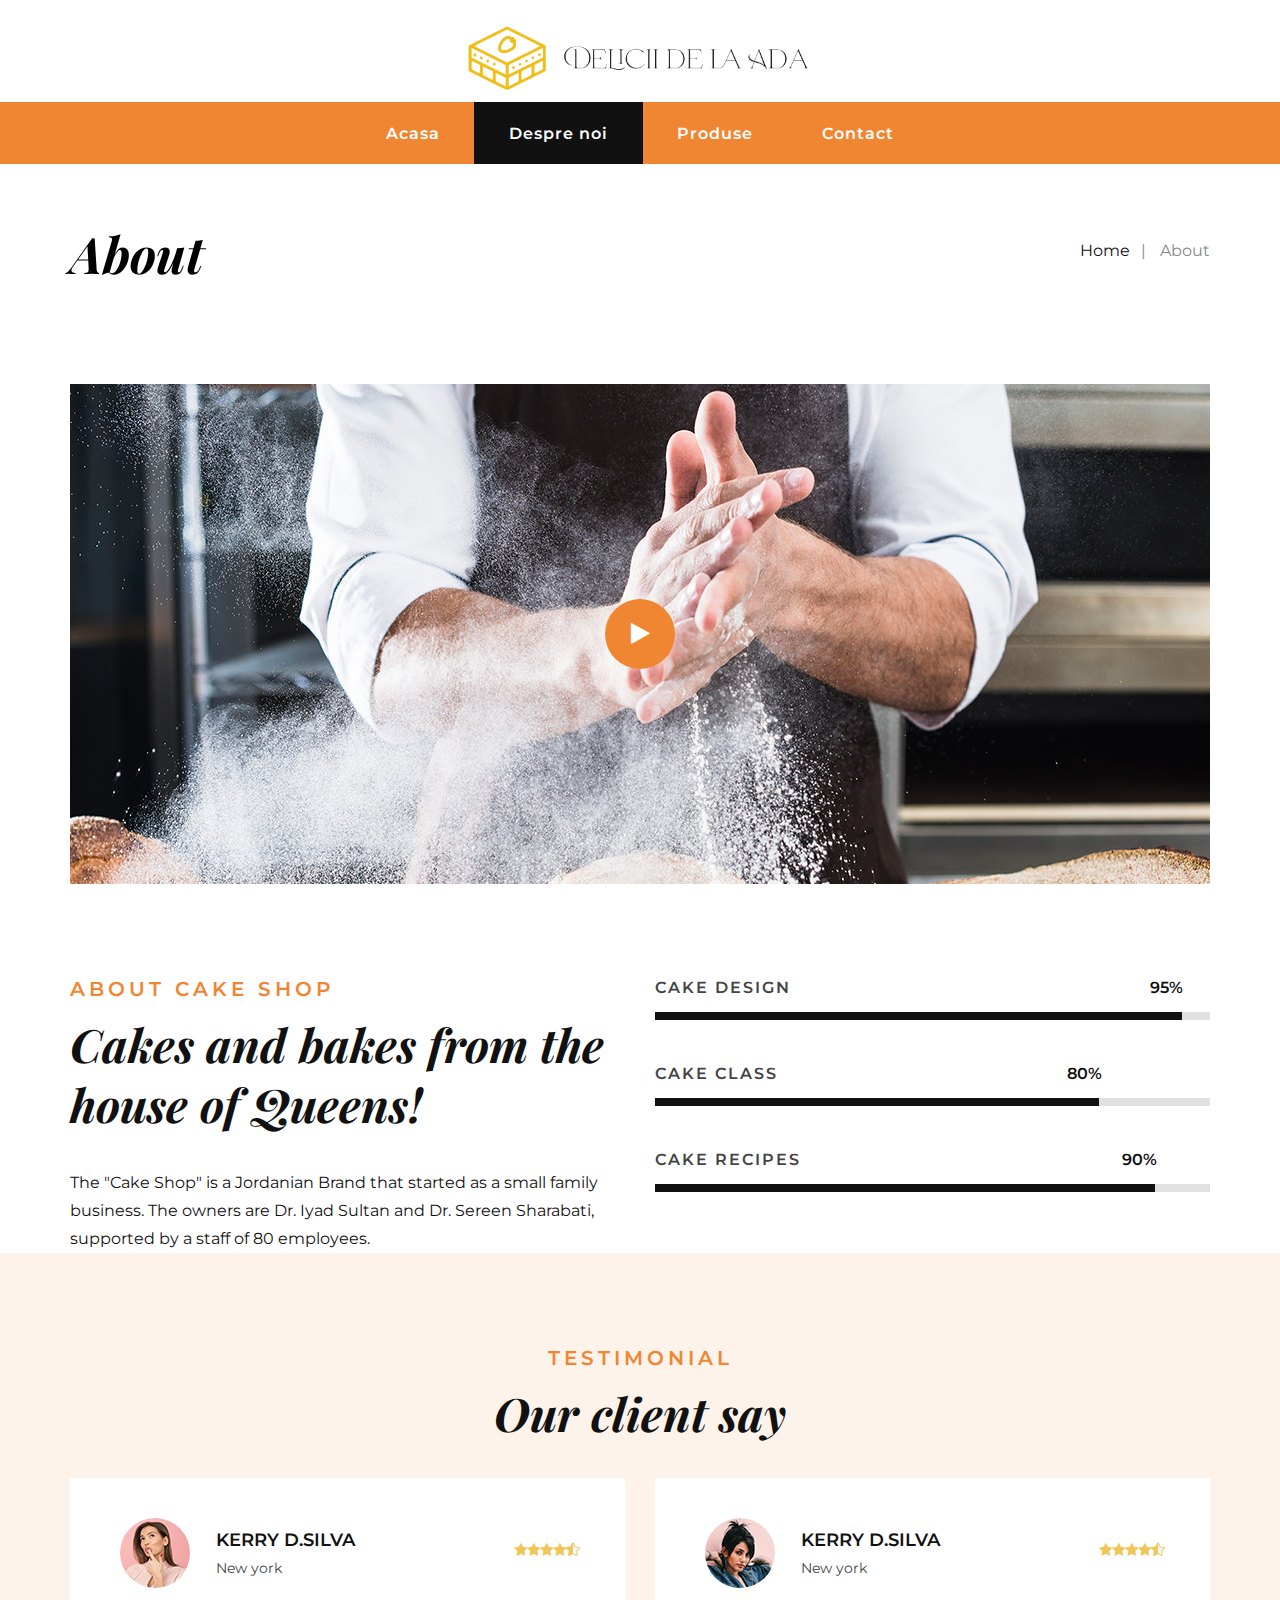
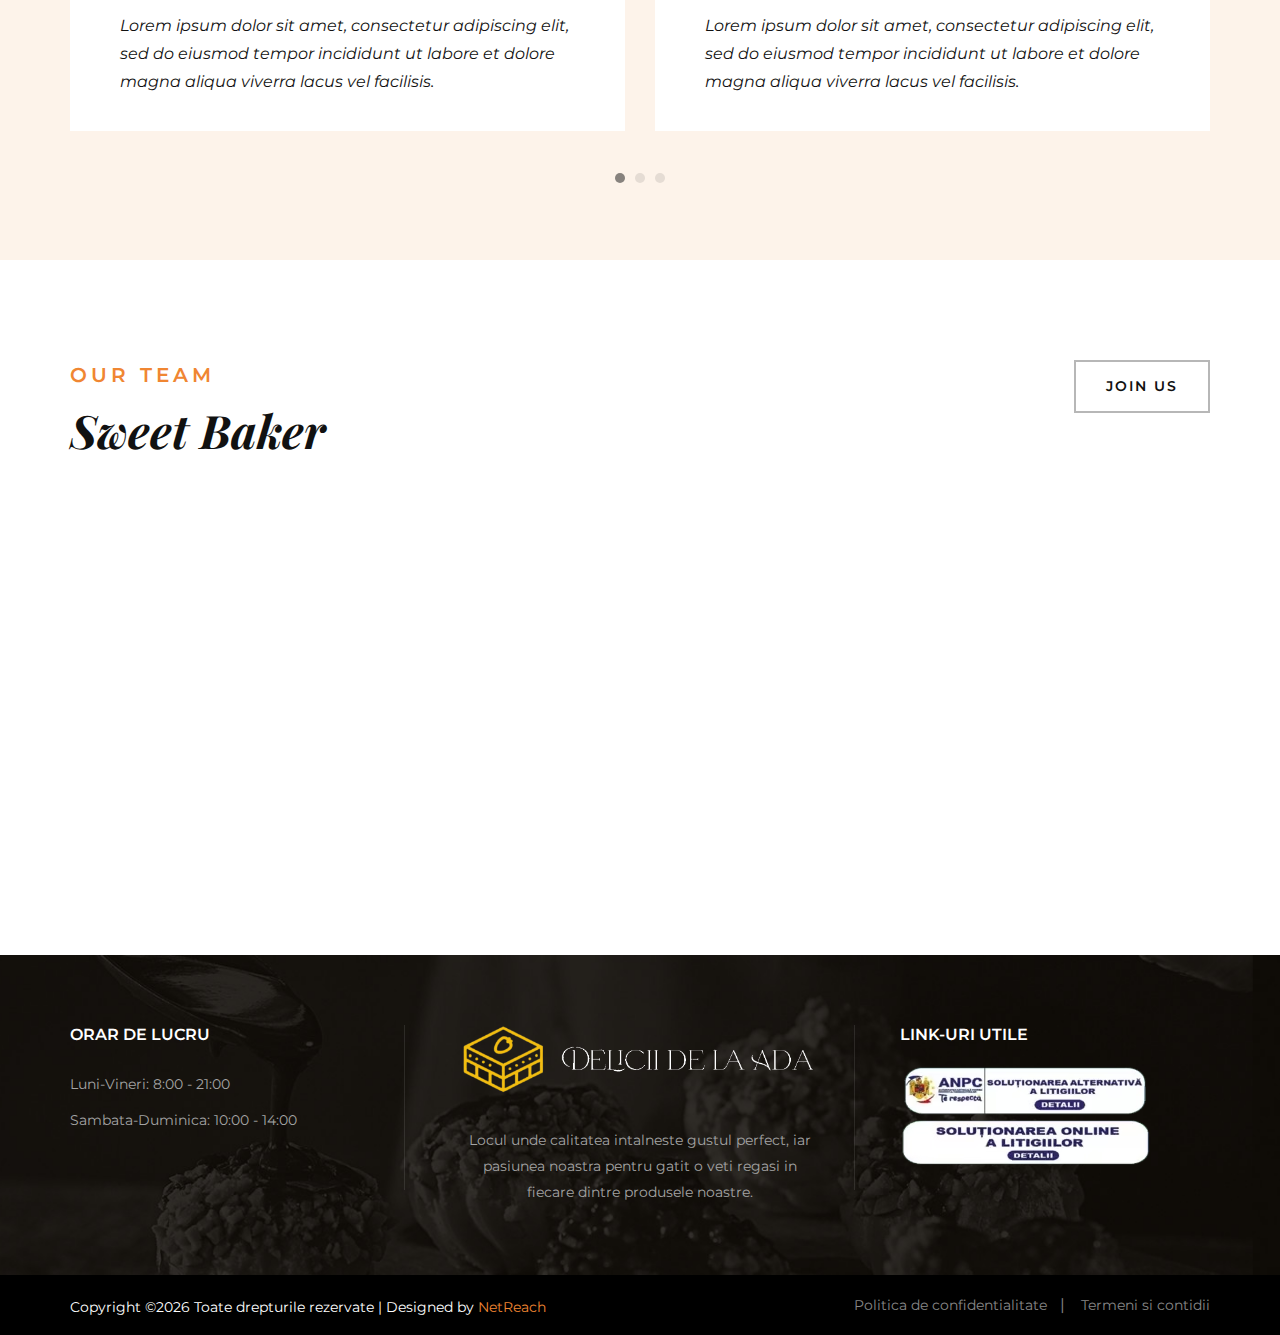
==== commit 221c94e2: "header si footer" ====
--- a/about.html
+++ b/about.html
@@ -7,7 +7,7 @@
     <meta name="keywords" content="Cake, unica, creative, html">
     <meta name="viewport" content="width=device-width, initial-scale=1.0">
     <meta http-equiv="X-UA-Compatible" content="ie=edge">
-    <title>Cake | Template</title>
+    <title>Delicii de la Ada | Despre</title>
 
     <!-- Google Font -->
     <link href="https://fonts.googleapis.com/css2?family=Playfair+Display:wght@400;500;600;700;800;900&display=swap"
@@ -34,105 +34,41 @@
         <div class="loader"></div>
     </div>
 
-    <!-- Offcanvas Menu Begin -->
-    <div class="offcanvas-menu-overlay"></div>
-    <div class="offcanvas-menu-wrapper">
-        <div class="offcanvas__cart">
-            <div class="offcanvas__cart__links">
-                <a href="#" class="search-switch"><img src="img/icon/search.png" alt=""></a>
-                <a href="#"><img src="img/icon/heart.png" alt=""></a>
-            </div>
-            <div class="offcanvas__cart__item">
-                <a href="#"><img src="img/icon/cart.png" alt=""> <span>0</span></a>
-                <div class="cart__price">Cart: <span>$0.00</span></div>
-            </div>
-        </div>
-        <div class="offcanvas__logo">
-            <a href="./index.html"><img src="img/logo.png" alt=""></a>
-        </div>
-        <div id="mobile-menu-wrap"></div>
-        <div class="offcanvas__option">
-            <ul>
-                <li>USD <span class="arrow_carrot-down"></span>
-                    <ul>
-                        <li>EUR</li>
-                        <li>USD</li>
-                    </ul>
-                </li>
-                <li>ENG <span class="arrow_carrot-down"></span>
-                    <ul>
-                        <li>Spanish</li>
-                        <li>ENG</li>
-                    </ul>
-                </li>
-                <li><a href="#">Sign in</a> <span class="arrow_carrot-down"></span></li>
-            </ul>
-        </div>
-    </div>
-    <!-- Offcanvas Menu End -->
-
-    <!-- Header Section Begin -->
     <header class="header">
         <div class="header__top">
+            <div class="offcanvas-menu-overlay"></div>
+    <div class="offcanvas-menu-wrapper">
+        
+        <div class="offcanvas__logo">
+            <a href="./index.html"><img src="img/logo_clear.webp" alt=""></a>
+        </div>
+        <div id="mobile-menu-wrap"></div>
+        
+    </div>
             <div class="container">
                 <div class="row">
                     <div class="col-lg-12">
                         <div class="header__top__inner">
-                            <div class="header__top__left">
-                                <ul>
-                                    <li>USD <span class="arrow_carrot-down"></span>
-                                        <ul>
-                                            <li>EUR</li>
-                                            <li>USD</li>
-                                        </ul>
-                                    </li>
-                                    <li>ENG <span class="arrow_carrot-down"></span>
-                                        <ul>
-                                            <li>Spanish</li>
-                                            <li>ENG</li>
-                                        </ul>
-                                    </li>
-                                    <li><a href="#">Sign in</a> <span class="arrow_carrot-down"></span></li>
-                                </ul>
-                            </div>
+                            
                             <div class="header__logo">
-                                <a href="./index.html"><img src="img/logo.png" alt=""></a>
-                            </div>
-                            <div class="header__top__right">
-                                <div class="header__top__right__links">
-                                    <a href="#" class="search-switch"><img src="img/icon/search.png" alt=""></a>
-                                    <a href="#"><img src="img/icon/heart.png" alt=""></a>
-                                </div>
-                                <div class="header__top__right__cart">
-                                    <a href="#"><img src="img/icon/cart.png" alt=""> <span>0</span></a>
-                                    <div class="cart__price">Cart: <span>$0.00</span></div>
-                                </div>
-                            </div>
+                                <a href="./index.html"><img src="img/logo_clear.webp" alt=""></a>
+                            </div>
+                            
                         </div>
                     </div>
                 </div>
                 <div class="canvas__open"><i class="fa fa-bars"></i></div>
             </div>
         </div>
+        
         <div class="container">
             <div class="row">
                 <div class="col-lg-12">
                     <nav class="header__menu mobile-menu">
                         <ul>
-                            <li><a href="./index.html">Home</a></li>
-                            <li class="active"><a href="./about.html">About</a></li>
-                            <li><a href="./shop.html">Shop</a></li>
-                            <li><a href="#">Pages</a>
-                                <ul class="dropdown">
-                                    <li><a href="./shop-details.html">Shop Details</a></li>
-                                    <li><a href="./shoping-cart.html">Shoping Cart</a></li>
-                                    <li><a href="./checkout.html">Check Out</a></li>
-                                    <li><a href="./wisslist.html">Wisslist</a></li>
-                                    <li><a href="./Class.html">Class</a></li>
-                                    <li><a href="./blog-details.html">Blog Details</a></li>
-                                </ul>
-                            </li>
-                            <li><a href="./blog.html">Blog</a></li>
+                            <li><a href="./index.html">Acasa</a></li>
+                            <li class="active"><a href="./about.html">Despre noi</a></li>
+                            <li><a href="./shop.html">Produse</a></li>
                             <li><a href="./contact.html">Contact</a></li>
                         </ul>
                     </nav>
@@ -140,7 +76,6 @@
             </div>
         </div>
     </header>
-    <!-- Header Section End -->
 
     <!-- Breadcrumb Begin -->
     <div class="breadcrumb-option">
@@ -449,37 +384,32 @@
             <div class="row">
                 <div class="col-lg-4 col-md-6 col-sm-6">
                     <div class="footer__widget">
-                        <h6>WORKING HOURS</h6>
+                        <h6>Orar de lucru</h6>
                         <ul>
-                            <li>Monday - Friday: 08:00 am – 08:30 pm</li>
-                            <li>Saturday: 10:00 am – 16:30 pm</li>
-                            <li>Sunday: 10:00 am – 16:30 pm</li>
+                            <li>Luni-Vineri: 8:00 - 21:00</li>
+                            <li>Sambata-Duminica: 10:00 - 14:00</li>
                         </ul>
                     </div>
                 </div>
                 <div class="col-lg-4 col-md-6 col-sm-6">
                     <div class="footer__about">
                         <div class="footer__logo">
-                            <a href="#"><img src="img/footer-logo.png" alt=""></a>
-                        </div>
-                        <p>Lorem ipsum dolor amet, consectetur adipiscing elit, sed do eiusmod tempor incididunt ut
-                        labore dolore magna aliqua.</p>
-                        <div class="footer__social">
-                            <a href="#"><i class="fa fa-facebook"></i></a>
-                            <a href="#"><i class="fa fa-twitter"></i></a>
-                            <a href="#"><i class="fa fa-instagram"></i></a>
-                            <a href="#"><i class="fa fa-youtube-play"></i></a>
-                        </div>
+                            <a href="#"><img src="img/logo_footer_clear.webp" alt=""></a>
+                        </div>
+                       <p>Locul unde calitatea intalneste gustul perfect, iar pasiunea noastra pentru gatit o veti regasi in fiecare dintre produsele noastre.</p>
+                       
                     </div>
                 </div>
                 <div class="col-lg-4 col-md-6 col-sm-6">
                     <div class="footer__newslatter">
-                        <h6>Subscribe</h6>
-                        <p>Get latest updates and offers.</p>
-                        <form action="#">
-                            <input type="text" placeholder="Email">
-                            <button type="submit"><i class="fa fa-send-o"></i></button>
-                        </form>
+                        <h6>Link-uri utile</h6>
+                        <a href="https://anpc.ro">
+                            <img src="img/anpc.avif" alt="" class="img-fluid">
+                        </a>
+                        <a href="https://ec.europa.eu/consumers/odr/main/index.cfm?event=main.home.chooseLanguage">
+                            <img src="img/anpc-sol-1.avif" alt="" class="img-fluid">
+                        </a>
+                        
                     </div>
                 </div>
             </div>
@@ -488,17 +418,16 @@
             <div class="container">
                 <div class="row">
                     <div class="col-lg-7">
-                        <p class="copyright__text text-white"><!-- Link back to Colorlib can't be removed. Template is licensed under CC BY 3.0. -->
-                          Copyright &copy;<script>document.write(new Date().getFullYear());</script> All rights reserved | This template is made with <i class="fa fa-heart" aria-hidden="true"></i> by <a href="https://colorlib.com" target="_blank">Colorlib</a>
-                          <!-- Link back to Colorlib can't be removed. Template is licensed under CC BY 3.0. -->
+                        <p class="copyright__text text-white">
+                          Copyright &copy;<script>document.write(new Date().getFullYear());</script> Toate drepturile rezervate | Designed by <a href="https://netreach.ro/">NetReach</a>
+                         
                       </p>
                   </div>
                   <div class="col-lg-5">
                     <div class="copyright__widget">
                         <ul>
-                            <li><a href="#">Privacy Policy</a></li>
-                            <li><a href="#">Terms & Conditions</a></li>
-                            <li><a href="#">Site Map</a></li>
+                            <li><a href="pdc.html">Politica de confidentialitate</a></li>
+                            <li><a href="tsc.html">Termeni si contidii</a></li>
                         </ul>
                     </div>
                 </div>
@@ -506,18 +435,6 @@
         </div>
     </div>
 </footer>
-<!-- Footer Section End -->
-
-<!-- Search Begin -->
-<div class="search-model">
-    <div class="h-100 d-flex align-items-center justify-content-center">
-        <div class="search-close-switch">+</div>
-        <form class="search-model-form">
-            <input type="text" id="search-input" placeholder="Search here.....">
-        </form>
-    </div>
-</div>
-<!-- Search End -->
 
 <!-- Js Plugins -->
 <script src="js/jquery-3.3.1.min.js"></script>
--- a/css/elegant-icons.css
+++ b/css/elegant-icons.css
@@ -0,0 +1,1159 @@
+@font-face {
+	font-family: 'ElegantIcons';
+	src:url('../fonts/ElegantIcons.eot');
+	src:url('../fonts/ElegantIcons.eot?#iefix') format('embedded-opentype'),
+		url('../fonts/ElegantIcons.woff') format('woff'),
+		url('../fonts/ElegantIcons.ttf') format('truetype'),
+		url('../fonts/ElegantIcons.svg#ElegantIcons') format('svg');
+	font-weight: normal;
+	font-style: normal;
+}
+
+/* Use the following CSS code if you want to use data attributes for inserting your icons */
+[data-icon]:before {
+	font-family: 'ElegantIcons';
+	content: attr(data-icon);
+	speak: none;
+	font-weight: normal;
+	font-variant: normal;
+	text-transform: none;
+	line-height: 1;
+	-webkit-font-smoothing: antialiased;
+	-moz-osx-font-smoothing: grayscale;
+}
+
+/* Use the following CSS code if you want to have a class per icon */
+/*
+Instead of a list of all class selectors,
+you can use the generic selector below, but it's slower:
+[class*="your-class-prefix"] {
+*/
+.arrow_up, .arrow_down, .arrow_left, .arrow_right, .arrow_left-up, .arrow_right-up, .arrow_right-down, .arrow_left-down, .arrow-up-down, .arrow_up-down_alt, .arrow_left-right_alt, .arrow_left-right, .arrow_expand_alt2, .arrow_expand_alt, .arrow_condense, .arrow_expand, .arrow_move, .arrow_carrot-up, .arrow_carrot-down, .arrow_carrot-left, .arrow_carrot-right, .arrow_carrot-2up, .arrow_carrot-2down, .arrow_carrot-2left, .arrow_carrot-2right, .arrow_carrot-up_alt2, .arrow_carrot-down_alt2, .arrow_carrot-left_alt2, .arrow_carrot-right_alt2, .arrow_carrot-2up_alt2, .arrow_carrot-2down_alt2, .arrow_carrot-2left_alt2, .arrow_carrot-2right_alt2, .arrow_triangle-up, .arrow_triangle-down, .arrow_triangle-left, .arrow_triangle-right, .arrow_triangle-up_alt2, .arrow_triangle-down_alt2, .arrow_triangle-left_alt2, .arrow_triangle-right_alt2, .arrow_back, .icon_minus-06, .icon_plus, .icon_close, .icon_check, .icon_minus_alt2, .icon_plus_alt2, .icon_close_alt2, .icon_check_alt2, .icon_zoom-out_alt, .icon_zoom-in_alt, .icon_search, .icon_box-empty, .icon_box-selected, .icon_minus-box, .icon_plus-box, .icon_box-checked, .icon_circle-empty, .icon_circle-slelected, .icon_stop_alt2, .icon_stop, .icon_pause_alt2, .icon_pause, .icon_menu, .icon_menu-square_alt2, .icon_menu-circle_alt2, .icon_ul, .icon_ol, .icon_adjust-horiz, .icon_adjust-vert, .icon_document_alt, .icon_documents_alt, .icon_pencil, .icon_pencil-edit_alt, .icon_pencil-edit, .icon_folder-alt, .icon_folder-open_alt, .icon_folder-add_alt, .icon_info_alt, .icon_error-oct_alt, .icon_error-circle_alt, .icon_error-triangle_alt, .icon_question_alt2, .icon_question, .icon_comment_alt, .icon_chat_alt, .icon_vol-mute_alt, .icon_volume-low_alt, .icon_volume-high_alt, .icon_quotations, .icon_quotations_alt2, .icon_clock_alt, .icon_lock_alt, .icon_lock-open_alt, .icon_key_alt, .icon_cloud_alt, .icon_cloud-upload_alt, .icon_cloud-download_alt, .icon_image, .icon_images, .icon_lightbulb_alt, .icon_gift_alt, .icon_house_alt, .icon_genius, .icon_mobile, .icon_tablet, .icon_laptop, .icon_desktop, .icon_camera_alt, .icon_mail_alt, .icon_cone_alt, .icon_ribbon_alt, .icon_bag_alt, .icon_creditcard, .icon_cart_alt, .icon_paperclip, .icon_tag_alt, .icon_tags_alt, .icon_trash_alt, .icon_cursor_alt, .icon_mic_alt, .icon_compass_alt, .icon_pin_alt, .icon_pushpin_alt, .icon_map_alt, .icon_drawer_alt, .icon_toolbox_alt, .icon_book_alt, .icon_calendar, .icon_film, .icon_table, .icon_contacts_alt, .icon_headphones, .icon_lifesaver, .icon_piechart, .icon_refresh, .icon_link_alt, .icon_link, .icon_loading, .icon_blocked, .icon_archive_alt, .icon_heart_alt, .icon_star_alt, .icon_star-half_alt, .icon_star, .icon_star-half, .icon_tools, .icon_tool, .icon_cog, .icon_cogs, .arrow_up_alt, .arrow_down_alt, .arrow_left_alt, .arrow_right_alt, .arrow_left-up_alt, .arrow_right-up_alt, .arrow_right-down_alt, .arrow_left-down_alt, .arrow_condense_alt, .arrow_expand_alt3, .arrow_carrot_up_alt, .arrow_carrot-down_alt, .arrow_carrot-left_alt, .arrow_carrot-right_alt, .arrow_carrot-2up_alt, .arrow_carrot-2dwnn_alt, .arrow_carrot-2left_alt, .arrow_carrot-2right_alt, .arrow_triangle-up_alt, .arrow_triangle-down_alt, .arrow_triangle-left_alt, .arrow_triangle-right_alt, .icon_minus_alt, .icon_plus_alt, .icon_close_alt, .icon_check_alt, .icon_zoom-out, .icon_zoom-in, .icon_stop_alt, .icon_menu-square_alt, .icon_menu-circle_alt, .icon_document, .icon_documents, .icon_pencil_alt, .icon_folder, .icon_folder-open, .icon_folder-add, .icon_folder_upload, .icon_folder_download, .icon_info, .icon_error-circle, .icon_error-oct, .icon_error-triangle, .icon_question_alt, .icon_comment, .icon_chat, .icon_vol-mute, .icon_volume-low, .icon_volume-high, .icon_quotations_alt, .icon_clock, .icon_lock, .icon_lock-open, .icon_key, .icon_cloud, .icon_cloud-upload, .icon_cloud-download, .icon_lightbulb, .icon_gift, .icon_house, .icon_camera, .icon_mail, .icon_cone, .icon_ribbon, .icon_bag, .icon_cart, .icon_tag, .icon_tags, .icon_trash, .icon_cursor, .icon_mic, .icon_compass, .icon_pin, .icon_pushpin, .icon_map, .icon_drawer, .icon_toolbox, .icon_book, .icon_contacts, .icon_archive, .icon_heart, .icon_profile, .icon_group, .icon_grid-2x2, .icon_grid-3x3, .icon_music, .icon_pause_alt, .icon_phone, .icon_upload, .icon_download, .social_facebook, .social_twitter, .social_pinterest, .social_googleplus, .social_tumblr, .social_tumbleupon, .social_wordpress, .social_instagram, .social_dribbble, .social_vimeo, .social_linkedin, .social_rss, .social_deviantart, .social_share, .social_myspace, .social_skype, .social_youtube, .social_picassa, .social_googledrive, .social_flickr, .social_blogger, .social_spotify, .social_delicious, .social_facebook_circle, .social_twitter_circle, .social_pinterest_circle, .social_googleplus_circle, .social_tumblr_circle, .social_stumbleupon_circle, .social_wordpress_circle, .social_instagram_circle, .social_dribbble_circle, .social_vimeo_circle, .social_linkedin_circle, .social_rss_circle, .social_deviantart_circle, .social_share_circle, .social_myspace_circle, .social_skype_circle, .social_youtube_circle, .social_picassa_circle, .social_googledrive_alt2, .social_flickr_circle, .social_blogger_circle, .social_spotify_circle, .social_delicious_circle, .social_facebook_square, .social_twitter_square, .social_pinterest_square, .social_googleplus_square, .social_tumblr_square, .social_stumbleupon_square, .social_wordpress_square, .social_instagram_square, .social_dribbble_square, .social_vimeo_square, .social_linkedin_square, .social_rss_square, .social_deviantart_square, .social_share_square, .social_myspace_square, .social_skype_square, .social_youtube_square, .social_picassa_square, .social_googledrive_square, .social_flickr_square, .social_blogger_square, .social_spotify_square, .social_delicious_square, .icon_printer, .icon_calulator, .icon_building, .icon_floppy, .icon_drive, .icon_search-2, .icon_id, .icon_id-2, .icon_puzzle, .icon_like, .icon_dislike, .icon_mug, .icon_currency, .icon_wallet, .icon_pens, .icon_easel, .icon_flowchart, .icon_datareport, .icon_briefcase, .icon_shield, .icon_percent, .icon_globe, .icon_globe-2, .icon_target, .icon_hourglass, .icon_balance, .icon_rook, .icon_printer-alt, .icon_calculator_alt, .icon_building_alt, .icon_floppy_alt, .icon_drive_alt, .icon_search_alt, .icon_id_alt, .icon_id-2_alt, .icon_puzzle_alt, .icon_like_alt, .icon_dislike_alt, .icon_mug_alt, .icon_currency_alt, .icon_wallet_alt, .icon_pens_alt, .icon_easel_alt, .icon_flowchart_alt, .icon_datareport_alt, .icon_briefcase_alt, .icon_shield_alt, .icon_percent_alt, .icon_globe_alt, .icon_clipboard {
+	font-family: 'ElegantIcons';
+	speak: none;
+	font-style: normal;
+	font-weight: normal;
+	font-variant: normal;
+	text-transform: none;
+	line-height: 1;
+	-webkit-font-smoothing: antialiased;
+}
+.arrow_up:before {
+	content: "\21";
+}
+.arrow_down:before {
+	content: "\22";
+}
+.arrow_left:before {
+	content: "\23";
+}
+.arrow_right:before {
+	content: "\24";
+}
+.arrow_left-up:before {
+	content: "\25";
+}
+.arrow_right-up:before {
+	content: "\26";
+}
+.arrow_right-down:before {
+	content: "\27";
+}
+.arrow_left-down:before {
+	content: "\28";
+}
+.arrow-up-down:before {
+	content: "\29";
+}
+.arrow_up-down_alt:before {
+	content: "\2a";
+}
+.arrow_left-right_alt:before {
+	content: "\2b";
+}
+.arrow_left-right:before {
+	content: "\2c";
+}
+.arrow_expand_alt2:before {
+	content: "\2d";
+}
+.arrow_expand_alt:before {
+	content: "\2e";
+}
+.arrow_condense:before {
+	content: "\2f";
+}
+.arrow_expand:before {
+	content: "\30";
+}
+.arrow_move:before {
+	content: "\31";
+}
+.arrow_carrot-up:before {
+	content: "\32";
+}
+.arrow_carrot-down:before {
+	content: "\33";
+}
+.arrow_carrot-left:before {
+	content: "\34";
+}
+.arrow_carrot-right:before {
+	content: "\35";
+}
+.arrow_carrot-2up:before {
+	content: "\36";
+}
+.arrow_carrot-2down:before {
+	content: "\37";
+}
+.arrow_carrot-2left:before {
+	content: "\38";
+}
+.arrow_carrot-2right:before {
+	content: "\39";
+}
+.arrow_carrot-up_alt2:before {
+	content: "\3a";
+}
+.arrow_carrot-down_alt2:before {
+	content: "\3b";
+}
+.arrow_carrot-left_alt2:before {
+	content: "\3c";
+}
+.arrow_carrot-right_alt2:before {
+	content: "\3d";
+}
+.arrow_carrot-2up_alt2:before {
+	content: "\3e";
+}
+.arrow_carrot-2down_alt2:before {
+	content: "\3f";
+}
+.arrow_carrot-2left_alt2:before {
+	content: "\40";
+}
+.arrow_carrot-2right_alt2:before {
+	content: "\41";
+}
+.arrow_triangle-up:before {
+	content: "\42";
+}
+.arrow_triangle-down:before {
+	content: "\43";
+}
+.arrow_triangle-left:before {
+	content: "\44";
+}
+.arrow_triangle-right:before {
+	content: "\45";
+}
+.arrow_triangle-up_alt2:before {
+	content: "\46";
+}
+.arrow_triangle-down_alt2:before {
+	content: "\47";
+}
+.arrow_triangle-left_alt2:before {
+	content: "\48";
+}
+.arrow_triangle-right_alt2:before {
+	content: "\49";
+}
+.arrow_back:before {
+	content: "\4a";
+}
+.icon_minus-06:before {
+	content: "\4b";
+}
+.icon_plus:before {
+	content: "\4c";
+}
+.icon_close:before {
+	content: "\4d";
+}
+.icon_check:before {
+	content: "\4e";
+}
+.icon_minus_alt2:before {
+	content: "\4f";
+}
+.icon_plus_alt2:before {
+	content: "\50";
+}
+.icon_close_alt2:before {
+	content: "\51";
+}
+.icon_check_alt2:before {
+	content: "\52";
+}
+.icon_zoom-out_alt:before {
+	content: "\53";
+}
+.icon_zoom-in_alt:before {
+	content: "\54";
+}
+.icon_search:before {
+	content: "\55";
+}
+.icon_box-empty:before {
+	content: "\56";
+}
+.icon_box-selected:before {
+	content: "\57";
+}
+.icon_minus-box:before {
+	content: "\58";
+}
+.icon_plus-box:before {
+	content: "\59";
+}
+.icon_box-checked:before {
+	content: "\5a";
+}
+.icon_circle-empty:before {
+	content: "\5b";
+}
+.icon_circle-slelected:before {
+	content: "\5c";
+}
+.icon_stop_alt2:before {
+	content: "\5d";
+}
+.icon_stop:before {
+	content: "\5e";
+}
+.icon_pause_alt2:before {
+	content: "\5f";
+}
+.icon_pause:before {
+	content: "\60";
+}
+.icon_menu:before {
+	content: "\61";
+}
+.icon_menu-square_alt2:before {
+	content: "\62";
+}
+.icon_menu-circle_alt2:before {
+	content: "\63";
+}
+.icon_ul:before {
+	content: "\64";
+}
+.icon_ol:before {
+	content: "\65";
+}
+.icon_adjust-horiz:before {
+	content: "\66";
+}
+.icon_adjust-vert:before {
+	content: "\67";
+}
+.icon_document_alt:before {
+	content: "\68";
+}
+.icon_documents_alt:before {
+	content: "\69";
+}
+.icon_pencil:before {
+	content: "\6a";
+}
+.icon_pencil-edit_alt:before {
+	content: "\6b";
+}
+.icon_pencil-edit:before {
+	content: "\6c";
+}
+.icon_folder-alt:before {
+	content: "\6d";
+}
+.icon_folder-open_alt:before {
+	content: "\6e";
+}
+.icon_folder-add_alt:before {
+	content: "\6f";
+}
+.icon_info_alt:before {
+	content: "\70";
+}
+.icon_error-oct_alt:before {
+	content: "\71";
+}
+.icon_error-circle_alt:before {
+	content: "\72";
+}
+.icon_error-triangle_alt:before {
+	content: "\73";
+}
+.icon_question_alt2:before {
+	content: "\74";
+}
+.icon_question:before {
+	content: "\75";
+}
+.icon_comment_alt:before {
+	content: "\76";
+}
+.icon_chat_alt:before {
+	content: "\77";
+}
+.icon_vol-mute_alt:before {
+	content: "\78";
+}
+.icon_volume-low_alt:before {
+	content: "\79";
+}
+.icon_volume-high_alt:before {
+	content: "\7a";
+}
+.icon_quotations:before {
+	content: "\7b";
+}
+.icon_quotations_alt2:before {
+	content: "\7c";
+}
+.icon_clock_alt:before {
+	content: "\7d";
+}
+.icon_lock_alt:before {
+	content: "\7e";
+}
+.icon_lock-open_alt:before {
+	content: "\e000";
+}
+.icon_key_alt:before {
+	content: "\e001";
+}
+.icon_cloud_alt:before {
+	content: "\e002";
+}
+.icon_cloud-upload_alt:before {
+	content: "\e003";
+}
+.icon_cloud-download_alt:before {
+	content: "\e004";
+}
+.icon_image:before {
+	content: "\e005";
+}
+.icon_images:before {
+	content: "\e006";
+}
+.icon_lightbulb_alt:before {
+	content: "\e007";
+}
+.icon_gift_alt:before {
+	content: "\e008";
+}
+.icon_house_alt:before {
+	content: "\e009";
+}
+.icon_genius:before {
+	content: "\e00a";
+}
+.icon_mobile:before {
+	content: "\e00b";
+}
+.icon_tablet:before {
+	content: "\e00c";
+}
+.icon_laptop:before {
+	content: "\e00d";
+}
+.icon_desktop:before {
+	content: "\e00e";
+}
+.icon_camera_alt:before {
+	content: "\e00f";
+}
+.icon_mail_alt:before {
+	content: "\e010";
+}
+.icon_cone_alt:before {
+	content: "\e011";
+}
+.icon_ribbon_alt:before {
+	content: "\e012";
+}
+.icon_bag_alt:before {
+	content: "\e013";
+}
+.icon_creditcard:before {
+	content: "\e014";
+}
+.icon_cart_alt:before {
+	content: "\e015";
+}
+.icon_paperclip:before {
+	content: "\e016";
+}
+.icon_tag_alt:before {
+	content: "\e017";
+}
+.icon_tags_alt:before {
+	content: "\e018";
+}
+.icon_trash_alt:before {
+	content: "\e019";
+}
+.icon_cursor_alt:before {
+	content: "\e01a";
+}
+.icon_mic_alt:before {
+	content: "\e01b";
+}
+.icon_compass_alt:before {
+	content: "\e01c";
+}
+.icon_pin_alt:before {
+	content: "\e01d";
+}
+.icon_pushpin_alt:before {
+	content: "\e01e";
+}
+.icon_map_alt:before {
+	content: "\e01f";
+}
+.icon_drawer_alt:before {
+	content: "\e020";
+}
+.icon_toolbox_alt:before {
+	content: "\e021";
+}
+.icon_book_alt:before {
+	content: "\e022";
+}
+.icon_calendar:before {
+	content: "\e023";
+}
+.icon_film:before {
+	content: "\e024";
+}
+.icon_table:before {
+	content: "\e025";
+}
+.icon_contacts_alt:before {
+	content: "\e026";
+}
+.icon_headphones:before {
+	content: "\e027";
+}
+.icon_lifesaver:before {
+	content: "\e028";
+}
+.icon_piechart:before {
+	content: "\e029";
+}
+.icon_refresh:before {
+	content: "\e02a";
+}
+.icon_link_alt:before {
+	content: "\e02b";
+}
+.icon_link:before {
+	content: "\e02c";
+}
+.icon_loading:before {
+	content: "\e02d";
+}
+.icon_blocked:before {
+	content: "\e02e";
+}
+.icon_archive_alt:before {
+	content: "\e02f";
+}
+.icon_heart_alt:before {
+	content: "\e030";
+}
+.icon_star_alt:before {
+	content: "\e031";
+}
+.icon_star-half_alt:before {
+	content: "\e032";
+}
+.icon_star:before {
+	content: "\e033";
+}
+.icon_star-half:before {
+	content: "\e034";
+}
+.icon_tools:before {
+	content: "\e035";
+}
+.icon_tool:before {
+	content: "\e036";
+}
+.icon_cog:before {
+	content: "\e037";
+}
+.icon_cogs:before {
+	content: "\e038";
+}
+.arrow_up_alt:before {
+	content: "\e039";
+}
+.arrow_down_alt:before {
+	content: "\e03a";
+}
+.arrow_left_alt:before {
+	content: "\e03b";
+}
+.arrow_right_alt:before {
+	content: "\e03c";
+}
+.arrow_left-up_alt:before {
+	content: "\e03d";
+}
+.arrow_right-up_alt:before {
+	content: "\e03e";
+}
+.arrow_right-down_alt:before {
+	content: "\e03f";
+}
+.arrow_left-down_alt:before {
+	content: "\e040";
+}
+.arrow_condense_alt:before {
+	content: "\e041";
+}
+.arrow_expand_alt3:before {
+	content: "\e042";
+}
+.arrow_carrot_up_alt:before {
+	content: "\e043";
+}
+.arrow_carrot-down_alt:before {
+	content: "\e044";
+}
+.arrow_carrot-left_alt:before {
+	content: "\e045";
+}
+.arrow_carrot-right_alt:before {
+	content: "\e046";
+}
+.arrow_carrot-2up_alt:before {
+	content: "\e047";
+}
+.arrow_carrot-2dwnn_alt:before {
+	content: "\e048";
+}
+.arrow_carrot-2left_alt:before {
+	content: "\e049";
+}
+.arrow_carrot-2right_alt:before {
+	content: "\e04a";
+}
+.arrow_triangle-up_alt:before {
+	content: "\e04b";
+}
+.arrow_triangle-down_alt:before {
+	content: "\e04c";
+}
+.arrow_triangle-left_alt:before {
+	content: "\e04d";
+}
+.arrow_triangle-right_alt:before {
+	content: "\e04e";
+}
+.icon_minus_alt:before {
+	content: "\e04f";
+}
+.icon_plus_alt:before {
+	content: "\e050";
+}
+.icon_close_alt:before {
+	content: "\e051";
+}
+.icon_check_alt:before {
+	content: "\e052";
+}
+.icon_zoom-out:before {
+	content: "\e053";
+}
+.icon_zoom-in:before {
+	content: "\e054";
+}
+.icon_stop_alt:before {
+	content: "\e055";
+}
+.icon_menu-square_alt:before {
+	content: "\e056";
+}
+.icon_menu-circle_alt:before {
+	content: "\e057";
+}
+.icon_document:before {
+	content: "\e058";
+}
+.icon_documents:before {
+	content: "\e059";
+}
+.icon_pencil_alt:before {
+	content: "\e05a";
+}
+.icon_folder:before {
+	content: "\e05b";
+}
+.icon_folder-open:before {
+	content: "\e05c";
+}
+.icon_folder-add:before {
+	content: "\e05d";
+}
+.icon_folder_upload:before {
+	content: "\e05e";
+}
+.icon_folder_download:before {
+	content: "\e05f";
+}
+.icon_info:before {
+	content: "\e060";
+}
+.icon_error-circle:before {
+	content: "\e061";
+}
+.icon_error-oct:before {
+	content: "\e062";
+}
+.icon_error-triangle:before {
+	content: "\e063";
+}
+.icon_question_alt:before {
+	content: "\e064";
+}
+.icon_comment:before {
+	content: "\e065";
+}
+.icon_chat:before {
+	content: "\e066";
+}
+.icon_vol-mute:before {
+	content: "\e067";
+}
+.icon_volume-low:before {
+	content: "\e068";
+}
+.icon_volume-high:before {
+	content: "\e069";
+}
+.icon_quotations_alt:before {
+	content: "\e06a";
+}
+.icon_clock:before {
+	content: "\e06b";
+}
+.icon_lock:before {
+	content: "\e06c";
+}
+.icon_lock-open:before {
+	content: "\e06d";
+}
+.icon_key:before {
+	content: "\e06e";
+}
+.icon_cloud:before {
+	content: "\e06f";
+}
+.icon_cloud-upload:before {
+	content: "\e070";
+}
+.icon_cloud-download:before {
+	content: "\e071";
+}
+.icon_lightbulb:before {
+	content: "\e072";
+}
+.icon_gift:before {
+	content: "\e073";
+}
+.icon_house:before {
+	content: "\e074";
+}
+.icon_camera:before {
+	content: "\e075";
+}
+.icon_mail:before {
+	content: "\e076";
+}
+.icon_cone:before {
+	content: "\e077";
+}
+.icon_ribbon:before {
+	content: "\e078";
+}
+.icon_bag:before {
+	content: "\e079";
+}
+.icon_cart:before {
+	content: "\e07a";
+}
+.icon_tag:before {
+	content: "\e07b";
+}
+.icon_tags:before {
+	content: "\e07c";
+}
+.icon_trash:before {
+	content: "\e07d";
+}
+.icon_cursor:before {
+	content: "\e07e";
+}
+.icon_mic:before {
+	content: "\e07f";
+}
+.icon_compass:before {
+	content: "\e080";
+}
+.icon_pin:before {
+	content: "\e081";
+}
+.icon_pushpin:before {
+	content: "\e082";
+}
+.icon_map:before {
+	content: "\e083";
+}
+.icon_drawer:before {
+	content: "\e084";
+}
+.icon_toolbox:before {
+	content: "\e085";
+}
+.icon_book:before {
+	content: "\e086";
+}
+.icon_contacts:before {
+	content: "\e087";
+}
+.icon_archive:before {
+	content: "\e088";
+}
+.icon_heart:before {
+	content: "\e089";
+}
+.icon_profile:before {
+	content: "\e08a";
+}
+.icon_group:before {
+	content: "\e08b";
+}
+.icon_grid-2x2:before {
+	content: "\e08c";
+}
+.icon_grid-3x3:before {
+	content: "\e08d";
+}
+.icon_music:before {
+	content: "\e08e";
+}
+.icon_pause_alt:before {
+	content: "\e08f";
+}
+.icon_phone:before {
+	content: "\e090";
+}
+.icon_upload:before {
+	content: "\e091";
+}
+.icon_download:before {
+	content: "\e092";
+}
+.social_facebook:before {
+	content: "\e093";
+}
+.social_twitter:before {
+	content: "\e094";
+}
+.social_pinterest:before {
+	content: "\e095";
+}
+.social_googleplus:before {
+	content: "\e096";
+}
+.social_tumblr:before {
+	content: "\e097";
+}
+.social_tumbleupon:before {
+	content: "\e098";
+}
+.social_wordpress:before {
+	content: "\e099";
+}
+.social_instagram:before {
+	content: "\e09a";
+}
+.social_dribbble:before {
+	content: "\e09b";
+}
+.social_vimeo:before {
+	content: "\e09c";
+}
+.social_linkedin:before {
+	content: "\e09d";
+}
+.social_rss:before {
+	content: "\e09e";
+}
+.social_deviantart:before {
+	content: "\e09f";
+}
+.social_share:before {
+	content: "\e0a0";
+}
+.social_myspace:before {
+	content: "\e0a1";
+}
+.social_skype:before {
+	content: "\e0a2";
+}
+.social_youtube:before {
+	content: "\e0a3";
+}
+.social_picassa:before {
+	content: "\e0a4";
+}
+.social_googledrive:before {
+	content: "\e0a5";
+}
+.social_flickr:before {
+	content: "\e0a6";
+}
+.social_blogger:before {
+	content: "\e0a7";
+}
+.social_spotify:before {
+	content: "\e0a8";
+}
+.social_delicious:before {
+	content: "\e0a9";
+}
+.social_facebook_circle:before {
+	content: "\e0aa";
+}
+.social_twitter_circle:before {
+	content: "\e0ab";
+}
+.social_pinterest_circle:before {
+	content: "\e0ac";
+}
+.social_googleplus_circle:before {
+	content: "\e0ad";
+}
+.social_tumblr_circle:before {
+	content: "\e0ae";
+}
+.social_stumbleupon_circle:before {
+	content: "\e0af";
+}
+.social_wordpress_circle:before {
+	content: "\e0b0";
+}
+.social_instagram_circle:before {
+	content: "\e0b1";
+}
+.social_dribbble_circle:before {
+	content: "\e0b2";
+}
+.social_vimeo_circle:before {
+	content: "\e0b3";
+}
+.social_linkedin_circle:before {
+	content: "\e0b4";
+}
+.social_rss_circle:before {
+	content: "\e0b5";
+}
+.social_deviantart_circle:before {
+	content: "\e0b6";
+}
+.social_share_circle:before {
+	content: "\e0b7";
+}
+.social_myspace_circle:before {
+	content: "\e0b8";
+}
+.social_skype_circle:before {
+	content: "\e0b9";
+}
+.social_youtube_circle:before {
+	content: "\e0ba";
+}
+.social_picassa_circle:before {
+	content: "\e0bb";
+}
+.social_googledrive_alt2:before {
+	content: "\e0bc";
+}
+.social_flickr_circle:before {
+	content: "\e0bd";
+}
+.social_blogger_circle:before {
+	content: "\e0be";
+}
+.social_spotify_circle:before {
+	content: "\e0bf";
+}
+.social_delicious_circle:before {
+	content: "\e0c0";
+}
+.social_facebook_square:before {
+	content: "\e0c1";
+}
+.social_twitter_square:before {
+	content: "\e0c2";
+}
+.social_pinterest_square:before {
+	content: "\e0c3";
+}
+.social_googleplus_square:before {
+	content: "\e0c4";
+}
+.social_tumblr_square:before {
+	content: "\e0c5";
+}
+.social_stumbleupon_square:before {
+	content: "\e0c6";
+}
+.social_wordpress_square:before {
+	content: "\e0c7";
+}
+.social_instagram_square:before {
+	content: "\e0c8";
+}
+.social_dribbble_square:before {
+	content: "\e0c9";
+}
+.social_vimeo_square:before {
+	content: "\e0ca";
+}
+.social_linkedin_square:before {
+	content: "\e0cb";
+}
+.social_rss_square:before {
+	content: "\e0cc";
+}
+.social_deviantart_square:before {
+	content: "\e0cd";
+}
+.social_share_square:before {
+	content: "\e0ce";
+}
+.social_myspace_square:before {
+	content: "\e0cf";
+}
+.social_skype_square:before {
+	content: "\e0d0";
+}
+.social_youtube_square:before {
+	content: "\e0d1";
+}
+.social_picassa_square:before {
+	content: "\e0d2";
+}
+.social_googledrive_square:before {
+	content: "\e0d3";
+}
+.social_flickr_square:before {
+	content: "\e0d4";
+}
+.social_blogger_square:before {
+	content: "\e0d5";
+}
+.social_spotify_square:before {
+	content: "\e0d6";
+}
+.social_delicious_square:before {
+	content: "\e0d7";
+}
+.icon_printer:before {
+	content: "\e103";
+}
+.icon_calulator:before {
+	content: "\e0ee";
+}
+.icon_building:before {
+	content: "\e0ef";
+}
+.icon_floppy:before {
+	content: "\e0e8";
+}
+.icon_drive:before {
+	content: "\e0ea";
+}
+.icon_search-2:before {
+	content: "\e101";
+}
+.icon_id:before {
+	content: "\e107";
+}
+.icon_id-2:before {
+	content: "\e108";
+}
+.icon_puzzle:before {
+	content: "\e102";
+}
+.icon_like:before {
+	content: "\e106";
+}
+.icon_dislike:before {
+	content: "\e0eb";
+}
+.icon_mug:before {
+	content: "\e105";
+}
+.icon_currency:before {
+	content: "\e0ed";
+}
+.icon_wallet:before {
+	content: "\e100";
+}
+.icon_pens:before {
+	content: "\e104";
+}
+.icon_easel:before {
+	content: "\e0e9";
+}
+.icon_flowchart:before {
+	content: "\e109";
+}
+.icon_datareport:before {
+	content: "\e0ec";
+}
+.icon_briefcase:before {
+	content: "\e0fe";
+}
+.icon_shield:before {
+	content: "\e0f6";
+}
+.icon_percent:before {
+	content: "\e0fb";
+}
+.icon_globe:before {
+	content: "\e0e2";
+}
+.icon_globe-2:before {
+	content: "\e0e3";
+}
+.icon_target:before {
+	content: "\e0f5";
+}
+.icon_hourglass:before {
+	content: "\e0e1";
+}
+.icon_balance:before {
+	content: "\e0ff";
+}
+.icon_rook:before {
+	content: "\e0f8";
+}
+.icon_printer-alt:before {
+	content: "\e0fa";
+}
+.icon_calculator_alt:before {
+	content: "\e0e7";
+}
+.icon_building_alt:before {
+	content: "\e0fd";
+}
+.icon_floppy_alt:before {
+	content: "\e0e4";
+}
+.icon_drive_alt:before {
+	content: "\e0e5";
+}
+.icon_search_alt:before {
+	content: "\e0f7";
+}
+.icon_id_alt:before {
+	content: "\e0e0";
+}
+.icon_id-2_alt:before {
+	content: "\e0fc";
+}
+.icon_puzzle_alt:before {
+	content: "\e0f9";
+}
+.icon_like_alt:before {
+	content: "\e0dd";
+}
+.icon_dislike_alt:before {
+	content: "\e0f1";
+}
+.icon_mug_alt:before {
+	content: "\e0dc";
+}
+.icon_currency_alt:before {
+	content: "\e0f3";
+}
+.icon_wallet_alt:before {
+	content: "\e0d8";
+}
+.icon_pens_alt:before {
+	content: "\e0db";
+}
+.icon_easel_alt:before {
+	content: "\e0f0";
+}
+.icon_flowchart_alt:before {
+	content: "\e0df";
+}
+.icon_datareport_alt:before {
+	content: "\e0f2";
+}
+.icon_briefcase_alt:before {
+	content: "\e0f4";
+}
+.icon_shield_alt:before {
+	content: "\e0d9";
+}
+.icon_percent_alt:before {
+	content: "\e0da";
+}
+.icon_globe_alt:before {
+	content: "\e0de";
+}
+.icon_clipboard:before {
+	content: "\e0e6";
+}
+
+
+	.glyph {
+		float: left;
+		text-align: center;
+		padding: .75em;
+		margin: .4em 1.5em .75em 0;
+		width: 6em;
+text-shadow: none;
+	}
+        .glyph_big {
+        font-size: 128px;
+        color: #59c5dc;
+        float: left;
+        margin-right: 20px;
+        }
+
+        .glyph div { padding-bottom: 10px;}
+
+	.glyph input {
+		font-family: consolas, monospace;
+		font-size: 12px;
+		width: 100%;
+		text-align: center;
+		border: 0;
+		box-shadow: 0 0 0 1px #ccc;
+		padding: .2em;
+                -moz-border-radius: 5px;
+                -webkit-border-radius: 5px;
+	}
+	.centered {
+		margin-left: auto;
+		margin-right: auto;
+	}
+	.glyph .fs1 {
+		font-size: 2em;
+	}
+
+	
--- a/css/nice-select.css
+++ b/css/nice-select.css
@@ -0,0 +1,138 @@
+.nice-select {
+  -webkit-tap-highlight-color: transparent;
+  background-color: #fff;
+  border-radius: 5px;
+  border: solid 1px #e8e8e8;
+  box-sizing: border-box;
+  clear: both;
+  cursor: pointer;
+  display: block;
+  float: left;
+  font-family: inherit;
+  font-size: 14px;
+  font-weight: normal;
+  height: 42px;
+  line-height: 40px;
+  outline: none;
+  padding-left: 18px;
+  padding-right: 30px;
+  position: relative;
+  text-align: left !important;
+  -webkit-transition: all 0.2s ease-in-out;
+  transition: all 0.2s ease-in-out;
+  -webkit-user-select: none;
+     -moz-user-select: none;
+      -ms-user-select: none;
+          user-select: none;
+  white-space: nowrap;
+  width: auto; }
+  .nice-select:hover {
+    border-color: #dbdbdb; }
+  .nice-select:active, .nice-select.open, .nice-select:focus {
+    border-color: #999; }
+  .nice-select:after {
+    border-bottom: 2px solid #999;
+    border-right: 2px solid #999;
+    content: '';
+    display: block;
+    height: 5px;
+    margin-top: -4px;
+    pointer-events: none;
+    position: absolute;
+    right: 12px;
+    top: 50%;
+    -webkit-transform-origin: 66% 66%;
+        -ms-transform-origin: 66% 66%;
+            transform-origin: 66% 66%;
+    -webkit-transform: rotate(45deg);
+        -ms-transform: rotate(45deg);
+            transform: rotate(45deg);
+    -webkit-transition: all 0.15s ease-in-out;
+    transition: all 0.15s ease-in-out;
+    width: 5px; }
+  .nice-select.open:after {
+    -webkit-transform: rotate(-135deg);
+        -ms-transform: rotate(-135deg);
+            transform: rotate(-135deg); }
+  .nice-select.open .list {
+    opacity: 1;
+    pointer-events: auto;
+    -webkit-transform: scale(1) translateY(0);
+        -ms-transform: scale(1) translateY(0);
+            transform: scale(1) translateY(0); }
+  .nice-select.disabled {
+    border-color: #ededed;
+    color: #999;
+    pointer-events: none; }
+    .nice-select.disabled:after {
+      border-color: #cccccc; }
+  .nice-select.wide {
+    width: 100%; }
+    .nice-select.wide .list {
+      left: 0 !important;
+      right: 0 !important; }
+  .nice-select.right {
+    float: right; }
+    .nice-select.right .list {
+      left: auto;
+      right: 0; }
+  .nice-select.small {
+    font-size: 12px;
+    height: 36px;
+    line-height: 34px; }
+    .nice-select.small:after {
+      height: 4px;
+      width: 4px; }
+    .nice-select.small .option {
+      line-height: 34px;
+      min-height: 34px; }
+  .nice-select .list {
+    background-color: #fff;
+    border-radius: 5px;
+    box-shadow: 0 0 0 1px rgba(68, 68, 68, 0.11);
+    box-sizing: border-box;
+    margin-top: 4px;
+    opacity: 0;
+    overflow: hidden;
+    padding: 0;
+    pointer-events: none;
+    position: absolute;
+    top: 100%;
+    left: 0;
+    -webkit-transform-origin: 50% 0;
+        -ms-transform-origin: 50% 0;
+            transform-origin: 50% 0;
+    -webkit-transform: scale(0.75) translateY(-21px);
+        -ms-transform: scale(0.75) translateY(-21px);
+            transform: scale(0.75) translateY(-21px);
+    -webkit-transition: all 0.2s cubic-bezier(0.5, 0, 0, 1.25), opacity 0.15s ease-out;
+    transition: all 0.2s cubic-bezier(0.5, 0, 0, 1.25), opacity 0.15s ease-out;
+    z-index: 9; }
+    .nice-select .list:hover .option:not(:hover) {
+      background-color: transparent !important; }
+  .nice-select .option {
+    cursor: pointer;
+    font-weight: 400;
+    line-height: 40px;
+    list-style: none;
+    min-height: 40px;
+    outline: none;
+    padding-left: 18px;
+    padding-right: 29px;
+    text-align: left;
+    -webkit-transition: all 0.2s;
+    transition: all 0.2s; }
+    .nice-select .option:hover, .nice-select .option.focus, .nice-select .option.selected.focus {
+      background-color: #f6f6f6; }
+    .nice-select .option.selected {
+      font-weight: bold; }
+    .nice-select .option.disabled {
+      background-color: transparent;
+      color: #999;
+      cursor: default; }
+
+.no-csspointerevents .nice-select .list {
+  display: none; }
+
+.no-csspointerevents .nice-select.open .list {
+  display: block; }
--- a/css/style.css
+++ b/css/style.css
@@ -106,7 +106,7 @@
 
 .spad {
   padding-top: 100px;
-  padding-bottom: 100px;
+
 }
 
 .text-white h1,
@@ -290,6 +290,9 @@
 .header__top__inner {
   height: 102px;
   padding-top: 38px;
+  display: flex;
+  justify-content: center;
+  align-items: center;
 }
 
 .header__top__left {
@@ -356,9 +359,10 @@
 
 .header__logo {
   position: absolute;
-  left: 50%;
+  left: calc(50%-175px);
   top: 25px;
-  margin-left: -60px;
+  width: 350px;
+  padding-bottom: 3rem;
 }
 .header__logo a {
   display: inline-block;
@@ -3072,6 +3076,12 @@
   color: #444444;
   line-height: 36px;
 }
+.contact__text{
+  display: flex;
+  flex-direction: column;
+  justify-content: center;
+  align-items: center;
+}
 
 .contact__form form input {
   width: 100%;
@@ -3101,6 +3111,15 @@
 .contact__form form textarea:last-child {
   color: #111111;
 }
+.contact{
+  width: 100%;
+  display: flex;
+  justify-content: center;
+  align-items: center ;
+  padding-bottom: 3rem;
+}
+
+
 
 /*--------------------------------- Responsive Media Quaries -----------------------------*/
 @media only screen and (min-width: 1200px) {
@@ -3561,11 +3580,13 @@
     left: 0;
     top: 0;
     margin-left: 0;
+    width: 200px;
   }
 
   .header__top__inner {
     height: auto;
     padding: 25px 0;
+
   }
 
   .header__menu {
@@ -3762,6 +3783,7 @@
 
   .contact__text {
     margin-bottom: 40px;
+    
   }
 
   .about__text {
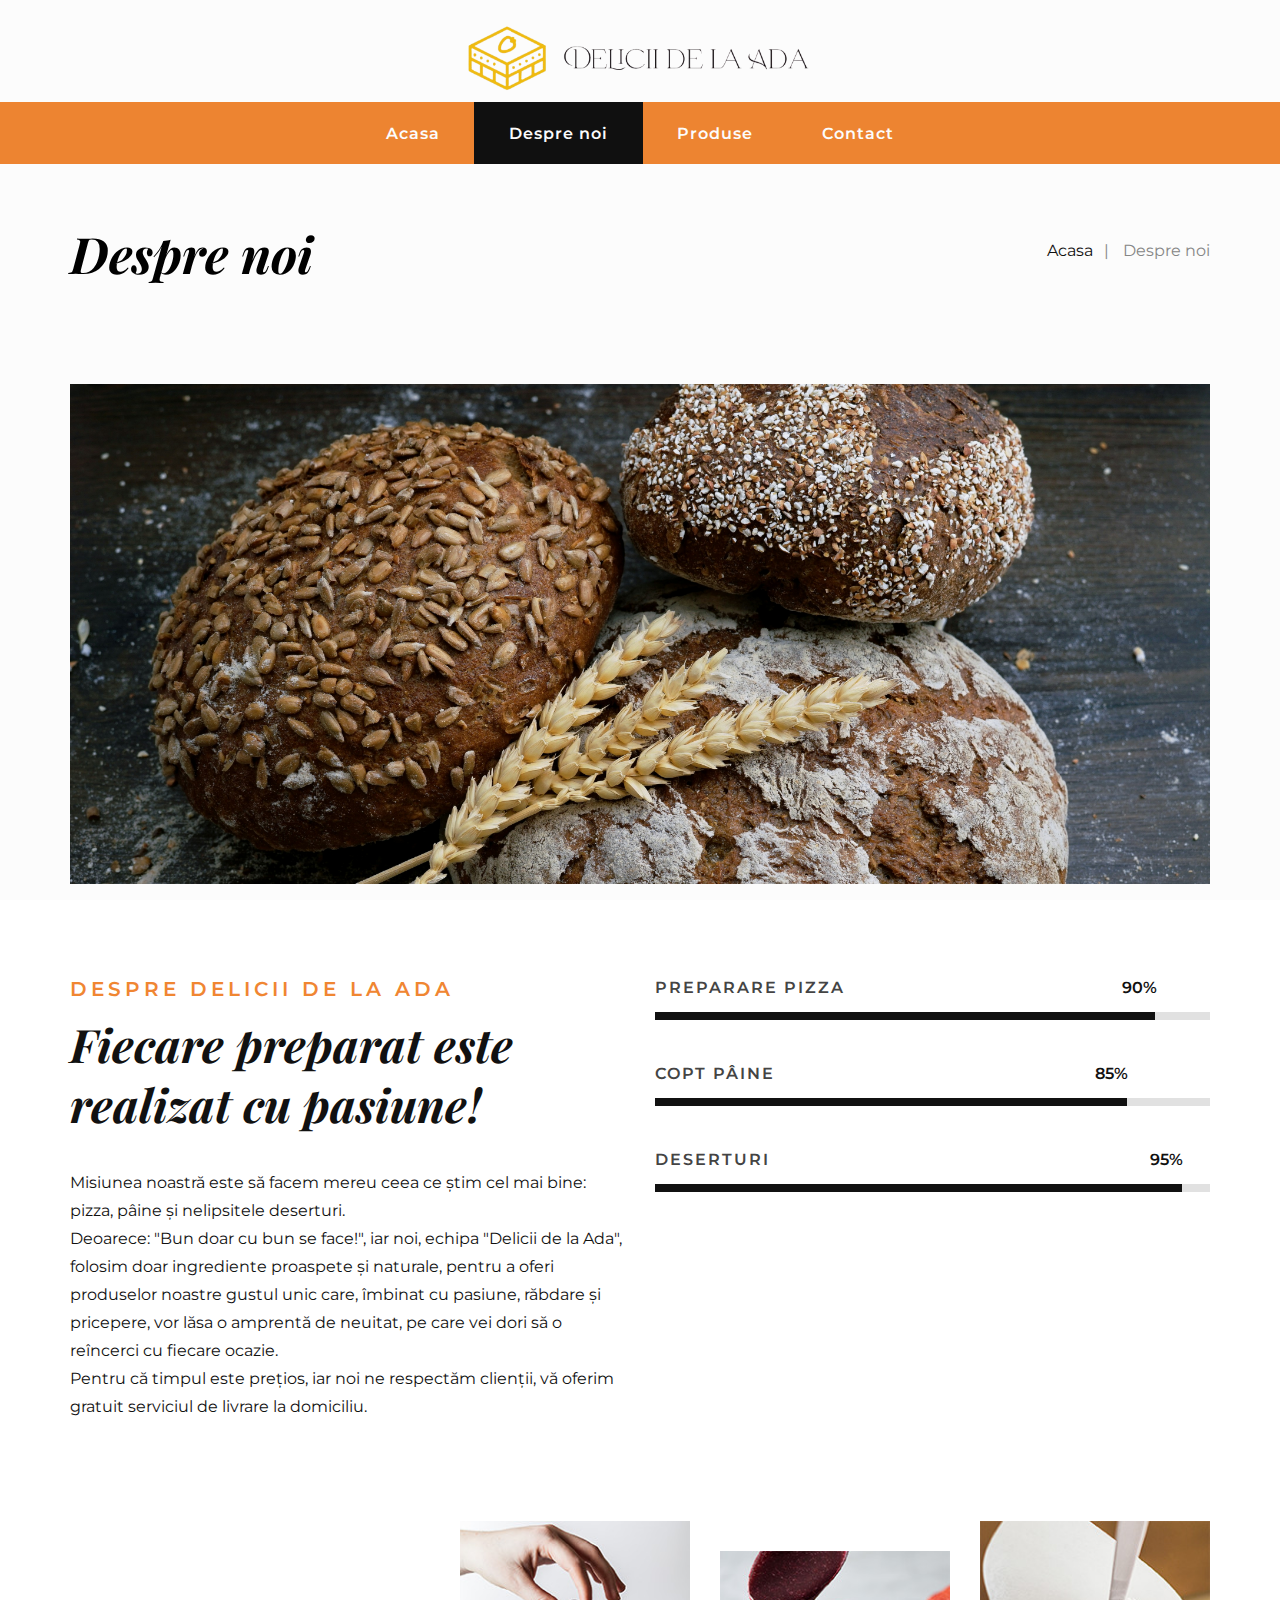
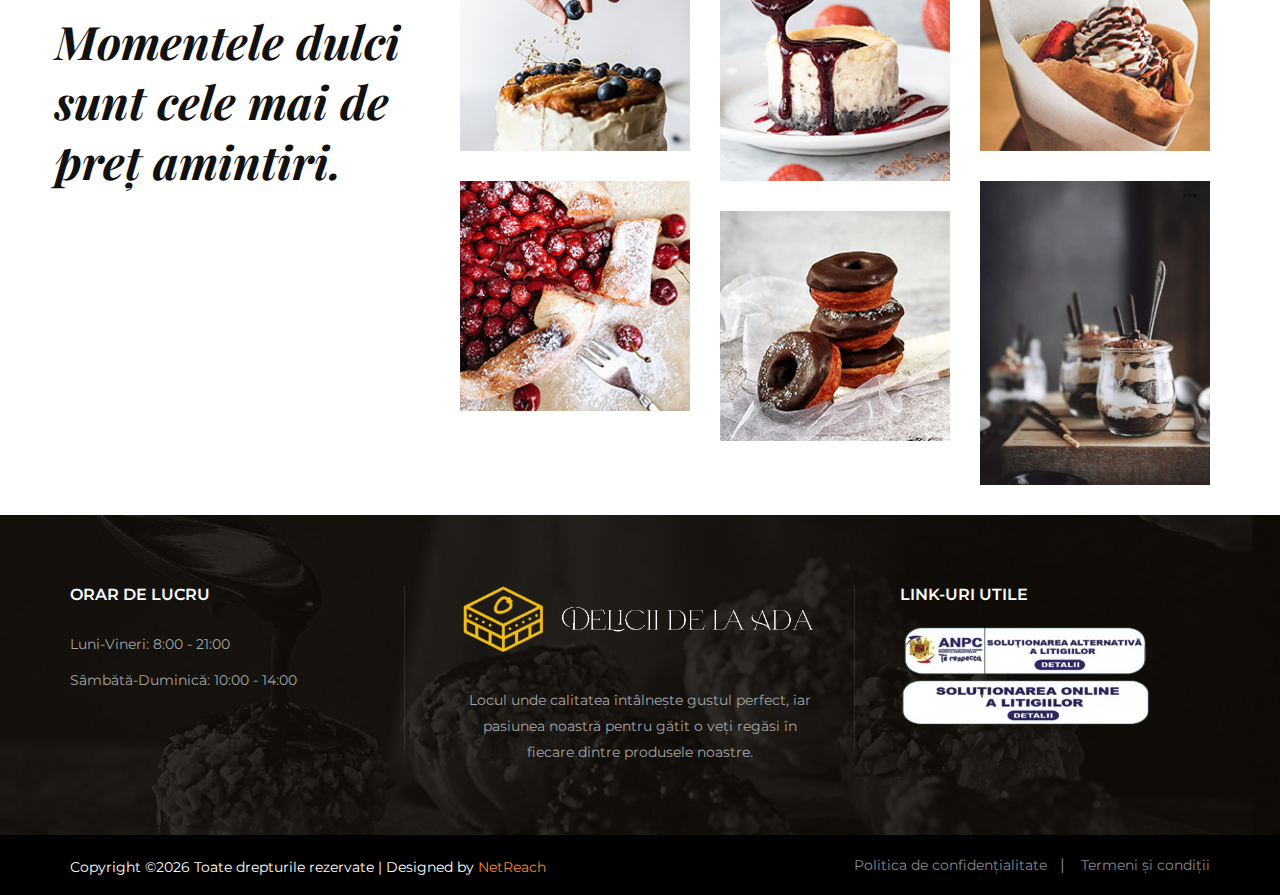
==== commit 4070f031: "mai trebe doar pcd si tsc" ====
--- a/about.html
+++ b/about.html
@@ -1,10 +1,10 @@
 <!DOCTYPE html>
-<html lang="zxx">
+<html lang="ro">
 
 <head>
     <meta charset="UTF-8">
-    <meta name="description" content="Cake Template">
-    <meta name="keywords" content="Cake, unica, creative, html">
+    <meta name="description" content="Delicii de la Ada - Despre noi">
+    <meta name="keywords" content="Pizza, Pâine, Deserturi, Delicii de la Ada">
     <meta name="viewport" content="width=device-width, initial-scale=1.0">
     <meta http-equiv="X-UA-Compatible" content="ie=edge">
     <title>Delicii de la Ada | Despre</title>
@@ -37,23 +37,19 @@
     <header class="header">
         <div class="header__top">
             <div class="offcanvas-menu-overlay"></div>
-    <div class="offcanvas-menu-wrapper">
-        
-        <div class="offcanvas__logo">
-            <a href="./index.html"><img src="img/logo_clear.webp" alt=""></a>
-        </div>
-        <div id="mobile-menu-wrap"></div>
-        
-    </div>
+            <div class="offcanvas-menu-wrapper">
+                <div class="offcanvas__logo">
+                    <a href="./index.html"><img src="img/logo_clear.webp" alt=""></a>
+                </div>
+                <div id="mobile-menu-wrap"></div>
+            </div>
             <div class="container">
                 <div class="row">
                     <div class="col-lg-12">
                         <div class="header__top__inner">
-                            
                             <div class="header__logo">
                                 <a href="./index.html"><img src="img/logo_clear.webp" alt=""></a>
                             </div>
-                            
                         </div>
                     </div>
                 </div>
@@ -83,13 +79,13 @@
             <div class="row">
                 <div class="col-lg-6 col-md-6 col-sm-6">
                     <div class="breadcrumb__text">
-                        <h2>About</h2>
+                        <h2>Despre noi</h2>
                     </div>
                 </div>
                 <div class="col-lg-6 col-md-6 col-sm-6">
                     <div class="breadcrumb__links">
-                        <a href="./index.html">Home</a>
-                        <span>About</span>
+                        <a href="./index.html">Acasa</a>
+                        <span>Despre noi</span>
                     </div>
                 </div>
             </div>
@@ -102,9 +98,8 @@
         <div class="container">
             <div class="row">
                 <div class="col-lg-12">
-                    <div class="about__video set-bg" data-setbg="img/about-video.jpg">
-                        <a href="https://www.youtube.com/watch?v=8PJ3_p7VqHw&list=RD8PJ3_p7VqHw&start_radio=1"
-                        class="play-btn video-popup"><i class="fa fa-play"></i></a>
+                    <div class="about__video set-bg" data-setbg="img/bg1.jpg">
+                       
                     </div>
                 </div>
             </div>
@@ -112,34 +107,35 @@
                 <div class="col-lg-6 col-md-6">
                     <div class="about__text">
                         <div class="section-title">
-                            <span>About Cake shop</span>
-                            <h2>Cakes and bakes from the house of Queens!</h2>
-                        </div>
-                        <p>The "Cake Shop" is a Jordanian Brand that started as a small family business. The owners are
-                        Dr. Iyad Sultan and Dr. Sereen Sharabati, supported by a staff of 80 employees.</p>
+                            <span>Despre Delicii de la Ada</span>
+                            <h2>Fiecare preparat este realizat cu pasiune!</h2>
+                        </div>
+                        <p>Misiunea noastră este să facem mereu ceea ce știm cel mai bine: pizza, pâine și nelipsitele deserturi.</p>
+                        <p>Deoarece: "Bun doar cu bun se face!", iar noi, echipa "Delicii de la Ada", folosim doar ingrediente proaspete și naturale, pentru a oferi produselor noastre gustul unic care, îmbinat cu pasiune, răbdare și pricepere, vor lăsa o amprentă de neuitat, pe care vei dori să o reîncerci cu fiecare ocazie.</p>
+                        <p>Pentru că timpul este prețios, iar noi ne respectăm clienții, vă oferim gratuit serviciul de livrare la domiciliu.</p>
                     </div>
                 </div>
                 <div class="col-lg-6 col-md-6">
                     <div class="about__bar">
                         <div class="about__bar__item">
-                            <p>Cake design</p>
+                            <p>Preparare pizza</p>
                             <div id="bar1" class="barfiller">
                                 <div class="tipWrap"><span class="tip"></span></div>
-                                <span class="fill" data-percentage="95"></span>
+                                <span class="fill" data-percentage="90"></span>
                             </div>
                         </div>
                         <div class="about__bar__item">
-                            <p>Cake Class</p>
+                            <p>Copt pâine</p>
                             <div id="bar2" class="barfiller">
                                 <div class="tipWrap"><span class="tip"></span></div>
-                                <span class="fill" data-percentage="80"></span>
+                                <span class="fill" data-percentage="85"></span>
                             </div>
                         </div>
                         <div class="about__bar__item">
-                            <p>Cake Recipes</p>
+                            <p>Deserturi</p>
                             <div id="bar3" class="barfiller">
                                 <div class="tipWrap"><span class="tip"></span></div>
-                                <span class="fill" data-percentage="90"></span>
+                                <span class="fill" data-percentage="95"></span>
                             </div>
                         </div>
                     </div>
@@ -149,234 +145,58 @@
     </section>
     <!-- About Section End -->
 
-    <!-- Testimonial Section Begin -->
-    <section class="testimonial spad">
-        <div class="container">
-            <div class="row">
-                <div class="col-lg-12 text-center">
-                    <div class="section-title">
-                        <span>Testimonial</span>
-                        <h2>Our client say</h2>
-                    </div>
-                </div>
-            </div>
-            <div class="row">
-                <div class="testimonial__slider owl-carousel">
-                    <div class="col-lg-6">
-                        <div class="testimonial__item">
-                            <div class="testimonial__author">
-                                <div class="testimonial__author__pic">
-                                    <img src="img/testimonial/ta-1.jpg" alt="">
-                                </div>
-                                <div class="testimonial__author__text">
-                                    <h5>Kerry D.Silva</h5>
-                                    <span>New york</span>
-                                </div>
-                            </div>
-                            <div class="rating">
-                                <span class="icon_star"></span>
-                                <span class="icon_star"></span>
-                                <span class="icon_star"></span>
-                                <span class="icon_star"></span>
-                                <span class="icon_star-half_alt"></span>
-                            </div>
-                            <p>Lorem ipsum dolor sit amet, consectetur adipiscing elit, sed do eiusmod tempor incididunt
-                            ut labore et dolore magna aliqua viverra lacus vel facilisis.</p>
-                        </div>
-                    </div>
-                    <div class="col-lg-6">
-                        <div class="testimonial__item">
-                            <div class="testimonial__author">
-                                <div class="testimonial__author__pic">
-                                    <img src="img/testimonial/ta-2.jpg" alt="">
-                                </div>
-                                <div class="testimonial__author__text">
-                                    <h5>Kerry D.Silva</h5>
-                                    <span>New york</span>
-                                </div>
-                            </div>
-                            <div class="rating">
-                                <span class="icon_star"></span>
-                                <span class="icon_star"></span>
-                                <span class="icon_star"></span>
-                                <span class="icon_star"></span>
-                                <span class="icon_star-half_alt"></span>
-                            </div>
-                            <p>Lorem ipsum dolor sit amet, consectetur adipiscing elit, sed do eiusmod tempor incididunt
-                            ut labore et dolore magna aliqua viverra lacus vel facilisis.</p>
-                        </div>
-                    </div>
-                    <div class="col-lg-6">
-                        <div class="testimonial__item">
-                            <div class="testimonial__author">
-                                <div class="testimonial__author__pic">
-                                    <img src="img/testimonial/ta-1.jpg" alt="">
-                                </div>
-                                <div class="testimonial__author__text">
-                                    <h5>Ophelia Nunez</h5>
-                                    <span>London</span>
-                                </div>
-                            </div>
-                            <div class="rating">
-                                <span class="icon_star"></span>
-                                <span class="icon_star"></span>
-                                <span class="icon_star"></span>
-                                <span class="icon_star"></span>
-                                <span class="icon_star-half_alt"></span>
-                            </div>
-                            <p>Lorem ipsum dolor sit amet, consectetur adipiscing elit, sed do eiusmod tempor incididunt
-                            ut labore et dolore magna aliqua viverra lacus vel facilisis.</p>
-                        </div>
-                    </div>
-                    <div class="col-lg-6">
-                        <div class="testimonial__item">
-                            <div class="testimonial__author">
-                                <div class="testimonial__author__pic">
-                                    <img src="img/testimonial/ta-2.jpg" alt="">
-                                </div>
-                                <div class="testimonial__author__text">
-                                    <h5>Kerry D.Silva</h5>
-                                    <span>New york</span>
-                                </div>
-                            </div>
-                            <div class="rating">
-                                <span class="icon_star"></span>
-                                <span class="icon_star"></span>
-                                <span class="icon_star"></span>
-                                <span class="icon_star"></span>
-                                <span class="icon_star-half_alt"></span>
-                            </div>
-                            <p>Lorem ipsum dolor sit amet, consectetur adipiscing elit, sed do eiusmod tempor incididunt
-                            ut labore et dolore magna aliqua viverra lacus vel facilisis.</p>
-                        </div>
-                    </div>
-                    <div class="col-lg-6">
-                        <div class="testimonial__item">
-                            <div class="testimonial__author">
-                                <div class="testimonial__author__pic">
-                                    <img src="img/testimonial/ta-1.jpg" alt="">
-                                </div>
-                                <div class="testimonial__author__text">
-                                    <h5>Ophelia Nunez</h5>
-                                    <span>London</span>
-                                </div>
-                            </div>
-                            <div class="rating">
-                                <span class="icon_star"></span>
-                                <span class="icon_star"></span>
-                                <span class="icon_star"></span>
-                                <span class="icon_star"></span>
-                                <span class="icon_star-half_alt"></span>
-                            </div>
-                            <p>Lorem ipsum dolor sit amet, consectetur adipiscing elit, sed do eiusmod tempor incididunt
-                            ut labore et dolore magna aliqua viverra lacus vel facilisis.</p>
-                        </div>
-                    </div>
-                    <div class="col-lg-6">
-                        <div class="testimonial__item">
-                            <div class="testimonial__author">
-                                <div class="testimonial__author__pic">
-                                    <img src="img/testimonial/ta-2.jpg" alt="">
-                                </div>
-                                <div class="testimonial__author__text">
-                                    <h5>Kerry D.Silva</h5>
-                                    <span>New york</span>
-                                </div>
-                            </div>
-                            <div class="rating">
-                                <span class="icon_star"></span>
-                                <span class="icon_star"></span>
-                                <span class="icon_star"></span>
-                                <span class="icon_star"></span>
-                                <span class="icon_star-half_alt"></span>
-                            </div>
-                            <p>Lorem ipsum dolor sit amet, consectetur adipiscing elit, sed do eiusmod tempor incididunt
-                            ut labore et dolore magna aliqua viverra lacus vel facilisis.</p>
-                        </div>
+    <!-- Instagram Section Begin -->
+    <section class="instagram spad">
+        <div class="container">
+            <div class="row">
+                <div class="col-lg-4 p-0">
+                    <div class="instagram__text">
+                        <div class="section-title">
+                          
+                            <h2>Momentele dulci sunt cele mai de preț amintiri.</h2>
+                        </div>
+                   
+                    </div>
+                </div>
+                <div class="col-lg-8">
+                    <div class="row">
+                        <div class="col-lg-4 col-md-4 col-sm-4 col-6">
+                            <div class="instagram__pic">
+                                <img src="img/instagram/instagram-1.jpg" alt="">
+                            </div>
+                        </div>
+                        <div class="col-lg-4 col-md-4 col-sm-4 col-6">
+                            <div class="instagram__pic middle__pic">
+                                <img src="img/instagram/instagram-2.jpg" alt="">
+                            </div>
+                        </div>
+                        <div class="col-lg-4 col-md-4 col-sm-4 col-6">
+                            <div class="instagram__pic">
+                                <img src="img/instagram/instagram-3.jpg" alt="">
+                            </div>
+                        </div>
+                        <div class="col-lg-4 col-md-4 col-sm-4 col-6">
+                            <div class="instagram__pic">
+                                <img src="img/instagram/instagram-4.jpg" alt="">
+                            </div>
+                        </div>
+                        <div class="col-lg-4 col-md-4 col-sm-4 col-6">
+                            <div class="instagram__pic middle__pic">
+                                <img src="img/instagram/instagram-5.jpg" alt="">
+                            </div>
+                        </div>
+                        <div class="col-lg-4 col-md-4 col-sm-4 col-6">
+                            <div class="instagram__pic">
+                                <img src="img/shop/1.jpg" alt="">
+                            </div>
+                        </div>
+                       
                     </div>
                 </div>
             </div>
         </div>
     </section>
-    <!-- Testimonial Section End -->
-
-    <!-- Team Section Begin -->
-    <section class="team spad">
-        <div class="container">
-            <div class="row">
-                <div class="col-lg-7 col-md-7 col-sm-7">
-                    <div class="section-title">
-                        <span>Our team</span>
-                        <h2>Sweet Baker </h2>
-                    </div>
-                </div>
-                <div class="col-lg-5 col-md-5 col-sm-5">
-                    <div class="team__btn">
-                        <a href="#" class="primary-btn">Join Us</a>
-                    </div>
-                </div>
-            </div>
-            <div class="row">
-                <div class="col-lg-3  col-md-6 col-sm-6">
-                    <div class="team__item set-bg" data-setbg="img/team/team-1.jpg">
-                        <div class="team__item__text">
-                            <h6>Randy Butler</h6>
-                            <span>Decorater</span>
-                            <div class="team__item__social">
-                                <a href="#"><i class="fa fa-facebook"></i></a>
-                                <a href="#"><i class="fa fa-twitter"></i></a>
-                                <a href="#"><i class="fa fa-instagram"></i></a>
-                                <a href="#"><i class="fa fa-youtube-play"></i></a>
-                            </div>
-                        </div>
-                    </div>
-                </div>
-                <div class="col-lg-3  col-md-6 col-sm-6">
-                    <div class="team__item set-bg" data-setbg="img/team/team-2.jpg">
-                        <div class="team__item__text">
-                            <h6>Randy Butler</h6>
-                            <span>Decorater</span>
-                            <div class="team__item__social">
-                                <a href="#"><i class="fa fa-facebook"></i></a>
-                                <a href="#"><i class="fa fa-twitter"></i></a>
-                                <a href="#"><i class="fa fa-instagram"></i></a>
-                                <a href="#"><i class="fa fa-youtube-play"></i></a>
-                            </div>
-                        </div>
-                    </div>
-                </div>
-                <div class="col-lg-3  col-md-6 col-sm-6">
-                    <div class="team__item set-bg" data-setbg="img/team/team-3.jpg">
-                        <div class="team__item__text">
-                            <h6>Randy Butler</h6>
-                            <span>Decorater</span>
-                            <div class="team__item__social">
-                                <a href="#"><i class="fa fa-facebook"></i></a>
-                                <a href="#"><i class="fa fa-twitter"></i></a>
-                                <a href="#"><i class="fa fa-instagram"></i></a>
-                                <a href="#"><i class="fa fa-youtube-play"></i></a>
-                            </div>
-                        </div>
-                    </div>
-                </div>
-                <div class="col-lg-3  col-md-6 col-sm-6">
-                    <div class="team__item set-bg" data-setbg="img/team/team-4.jpg">
-                        <div class="team__item__text">
-                            <h6>Randy Butler</h6>
-                            <span>Decorater</span>
-                            <div class="team__item__social">
-                                <a href="#"><i class="fa fa-facebook"></i></a>
-                                <a href="#"><i class="fa fa-twitter"></i></a>
-                                <a href="#"><i class="fa fa-instagram"></i></a>
-                                <a href="#"><i class="fa fa-youtube-play"></i></a>
-                            </div>
-                        </div>
-                    </div>
-                </div>
-            </div>
-        </div>
-    </section>
-    <!-- Team Section End -->
+    <!-- Instagram Section End -->
 
     <!-- Footer Section Begin -->
     <footer class="footer set-bg" data-setbg="img/footer-bg.jpg">
@@ -387,7 +207,7 @@
                         <h6>Orar de lucru</h6>
                         <ul>
                             <li>Luni-Vineri: 8:00 - 21:00</li>
-                            <li>Sambata-Duminica: 10:00 - 14:00</li>
+                            <li>Sâmbătă-Duminică: 10:00 - 14:00</li>
                         </ul>
                     </div>
                 </div>
@@ -396,8 +216,7 @@
                         <div class="footer__logo">
                             <a href="#"><img src="img/logo_footer_clear.webp" alt=""></a>
                         </div>
-                       <p>Locul unde calitatea intalneste gustul perfect, iar pasiunea noastra pentru gatit o veti regasi in fiecare dintre produsele noastre.</p>
-                       
+                        <p>Locul unde calitatea întâlnește gustul perfect, iar pasiunea noastră pentru gătit o veți regăsi în fiecare dintre produsele noastre.</p>
                     </div>
                 </div>
                 <div class="col-lg-4 col-md-6 col-sm-6">
@@ -409,7 +228,6 @@
                         <a href="https://ec.europa.eu/consumers/odr/main/index.cfm?event=main.home.chooseLanguage">
                             <img src="img/anpc-sol-1.avif" alt="" class="img-fluid">
                         </a>
-                        
                     </div>
                 </div>
             </div>
@@ -420,32 +238,31 @@
                     <div class="col-lg-7">
                         <p class="copyright__text text-white">
                           Copyright &copy;<script>document.write(new Date().getFullYear());</script> Toate drepturile rezervate | Designed by <a href="https://netreach.ro/">NetReach</a>
-                         
                       </p>
                   </div>
                   <div class="col-lg-5">
                     <div class="copyright__widget">
                         <ul>
-                            <li><a href="pdc.html">Politica de confidentialitate</a></li>
-                            <li><a href="tsc.html">Termeni si contidii</a></li>
+                            <li><a href="pdc.html">Politica de confidențialitate</a></li>
+                            <li><a href="tsc.html">Termeni și condiții</a></li>
                         </ul>
                     </div>
                 </div>
             </div>
         </div>
-    </div>
-</footer>
-
-<!-- Js Plugins -->
-<script src="js/jquery-3.3.1.min.js"></script>
-<script src="js/bootstrap.min.js"></script>
-<script src="js/jquery.nice-select.min.js"></script>
-<script src="js/jquery.barfiller.js"></script>
-<script src="js/jquery.magnific-popup.min.js"></script>
-<script src="js/jquery.slicknav.js"></script>
-<script src="js/owl.carousel.min.js"></script>
-<script src="js/jquery.nicescroll.min.js"></script>
-<script src="js/main.js"></script>
+    </footer>
+    <!-- Footer Section End -->
+
+    <!-- Js Plugins -->
+    <script src="js/jquery-3.3.1.min.js"></script>
+    <script src="js/bootstrap.min.js"></script>
+    <script src="js/jquery.nice-select.min.js"></script>
+    <script src="js/jquery.barfiller.js"></script>
+    <script src="js/jquery.magnific-popup.min.js"></script>
+    <script src="js/jquery.slicknav.js"></script>
+    <script src="js/owl.carousel.min.js"></script>
+    <script src="js/jquery.nicescroll.min.js"></script>
+    <script src="js/main.js"></script>
 </body>
 
-</html>+</html>
--- a/css/style.css
+++ b/css/style.css
@@ -1354,6 +1354,10 @@
           justify-content: center;
   margin-bottom: 90px;
 }
+.about__video img{
+  height: 630px;
+  
+}
 .about__video .play-btn {
   display: inline-block;
   width: 70px;
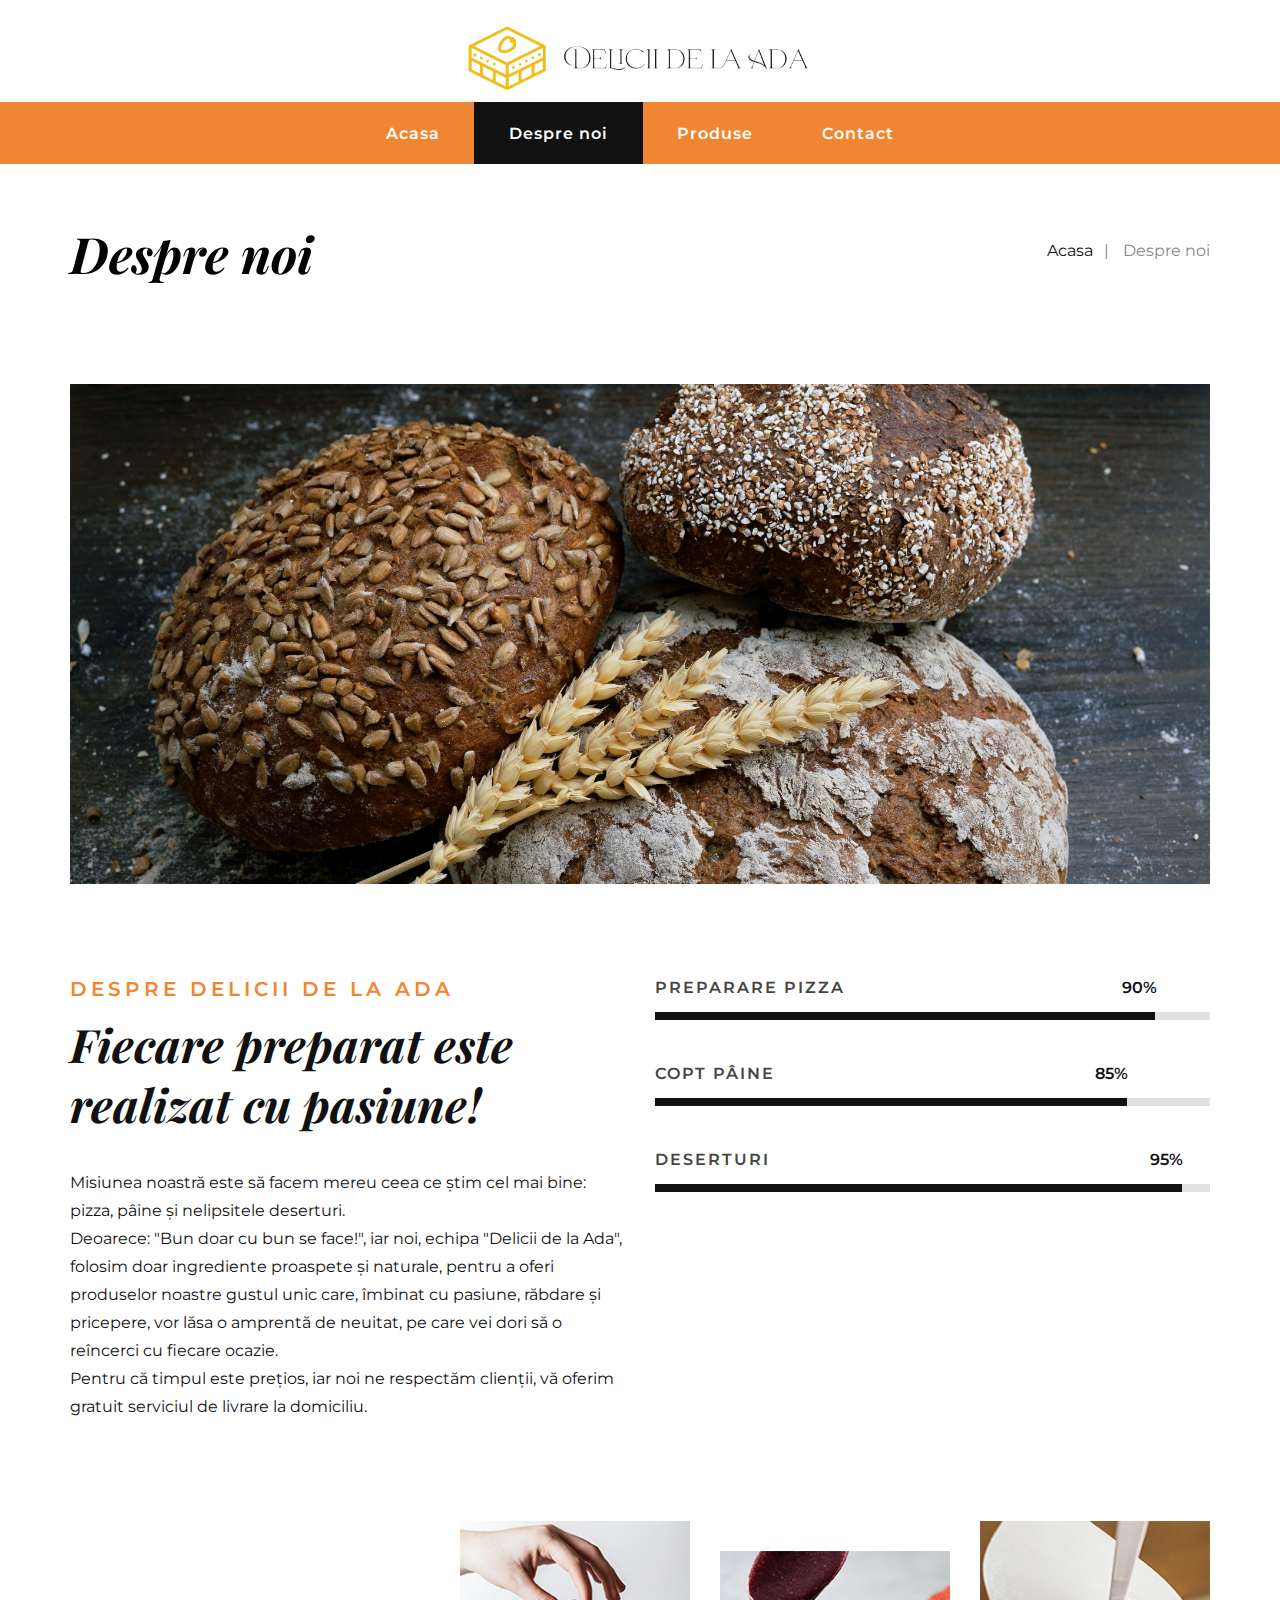
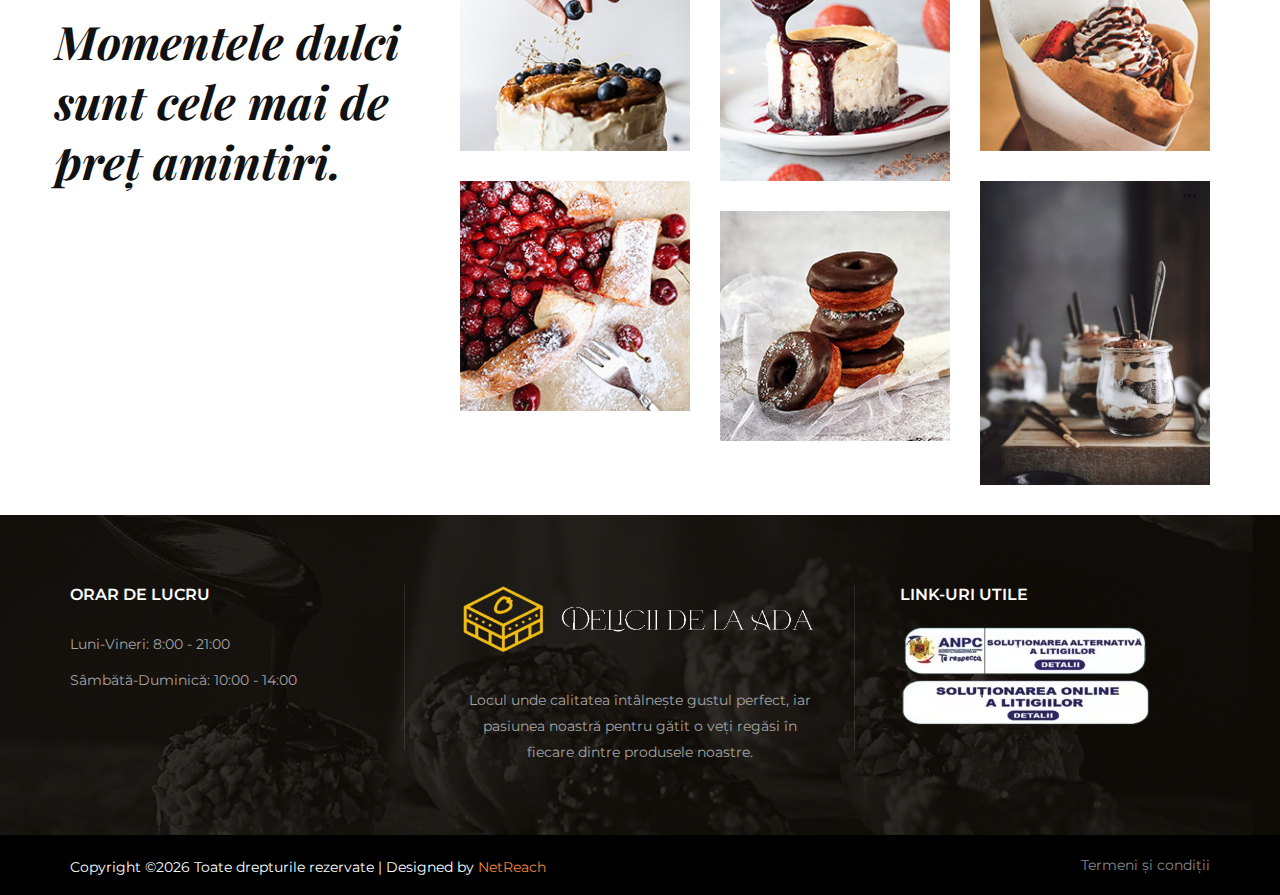
==== commit 6bb970fc: "mai_Trebuie_doar_Datele_firmei" ====
--- a/about.html
+++ b/about.html
@@ -243,7 +243,6 @@
                   <div class="col-lg-5">
                     <div class="copyright__widget">
                         <ul>
-                            <li><a href="pdc.html">Politica de confidențialitate</a></li>
                             <li><a href="tsc.html">Termeni și condiții</a></li>
                         </ul>
                     </div>
--- a/css/style.css
+++ b/css/style.css
@@ -1385,7 +1385,7 @@
   position: relative;
 }
 .shop__option__search form .nice-select {
-  float: left;
+  
   border: none;
   background: transparent;
   display: inline-block;
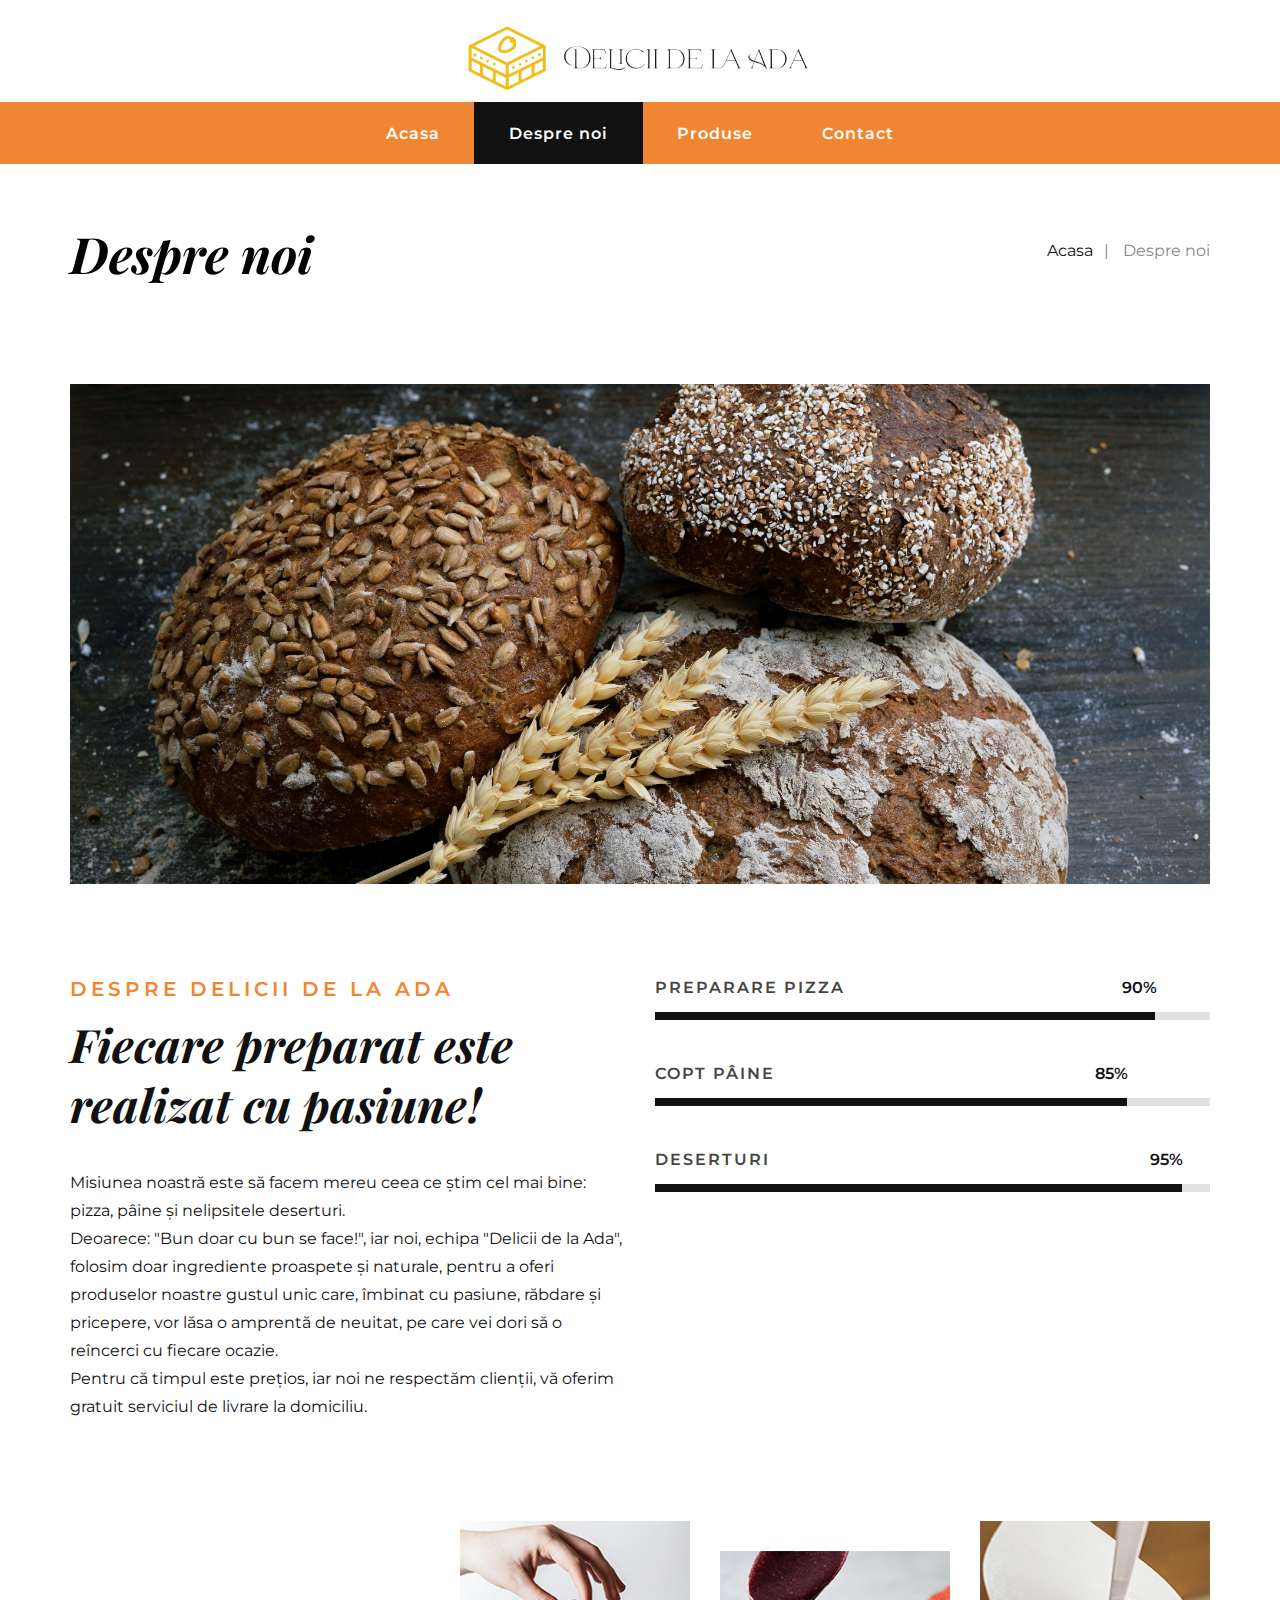
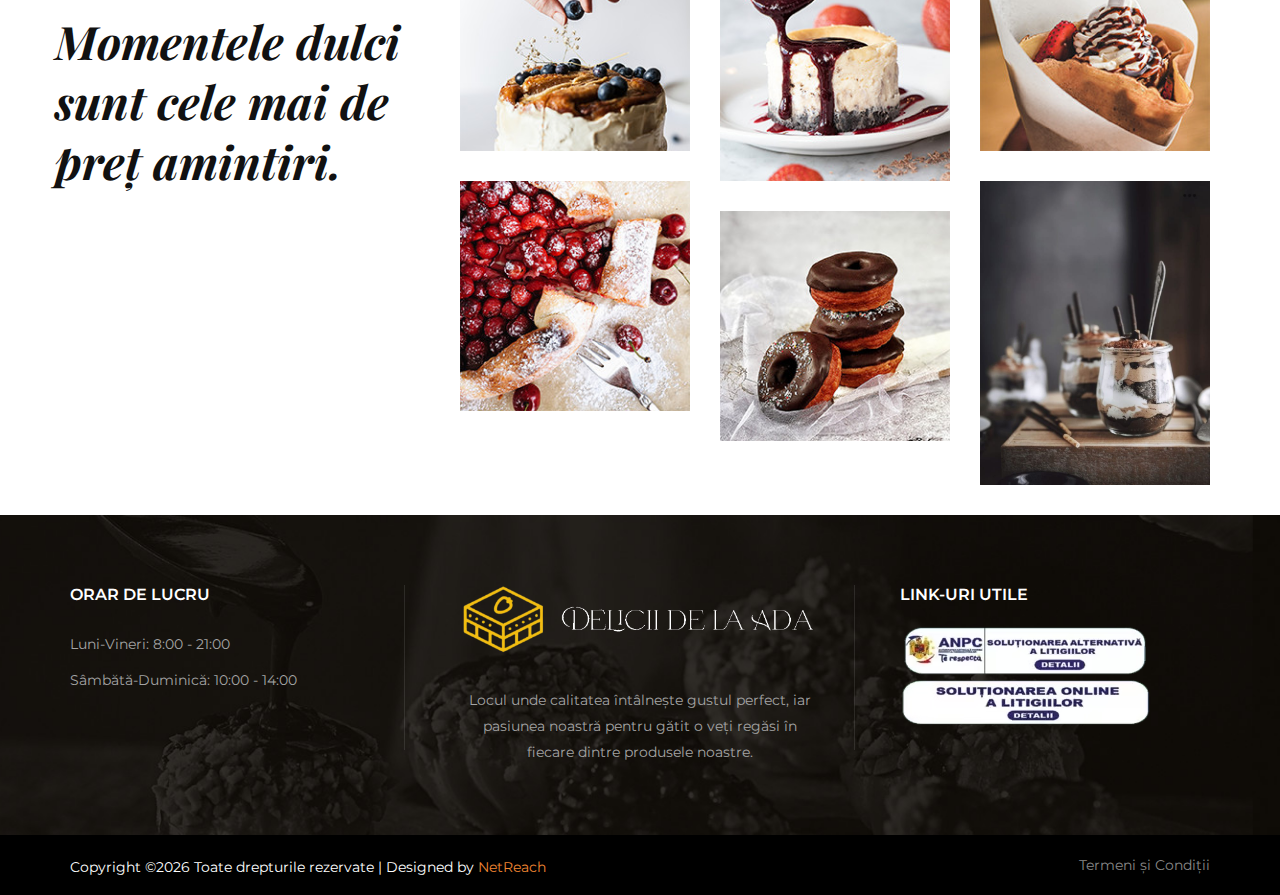
==== commit a108e5d5: "modificari minore" ====
--- a/about.html
+++ b/about.html
@@ -243,7 +243,7 @@
                   <div class="col-lg-5">
                     <div class="copyright__widget">
                         <ul>
-                            <li><a href="tsc.html">Termeni și condiții</a></li>
+                            <li><a href="tsc.html">Termeni și Condiții</a></li>
                         </ul>
                     </div>
                 </div>
--- a/css/style.css
+++ b/css/style.css
@@ -132,6 +132,7 @@
   color: #ffffff;
   background: #f08632;
   letter-spacing: 2px;
+  z-index: 50;
 }
 
 .site-btn {
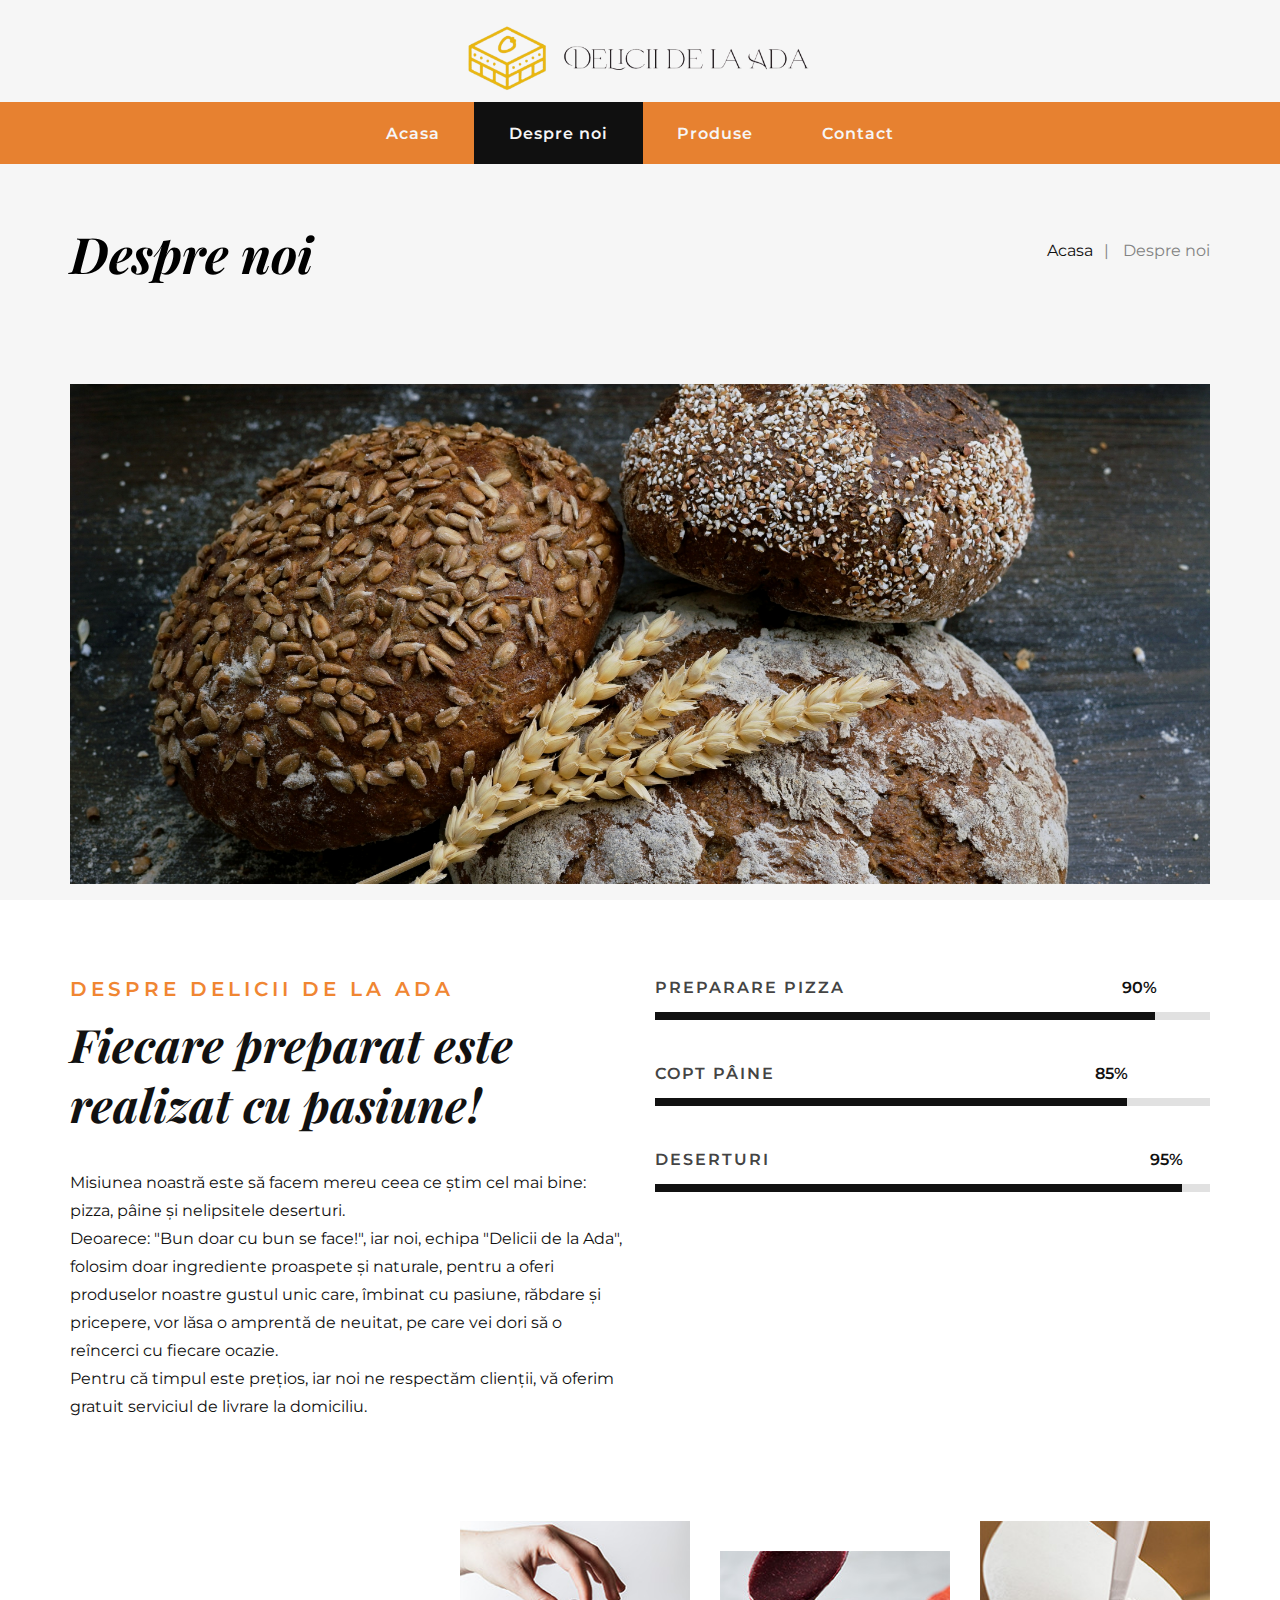
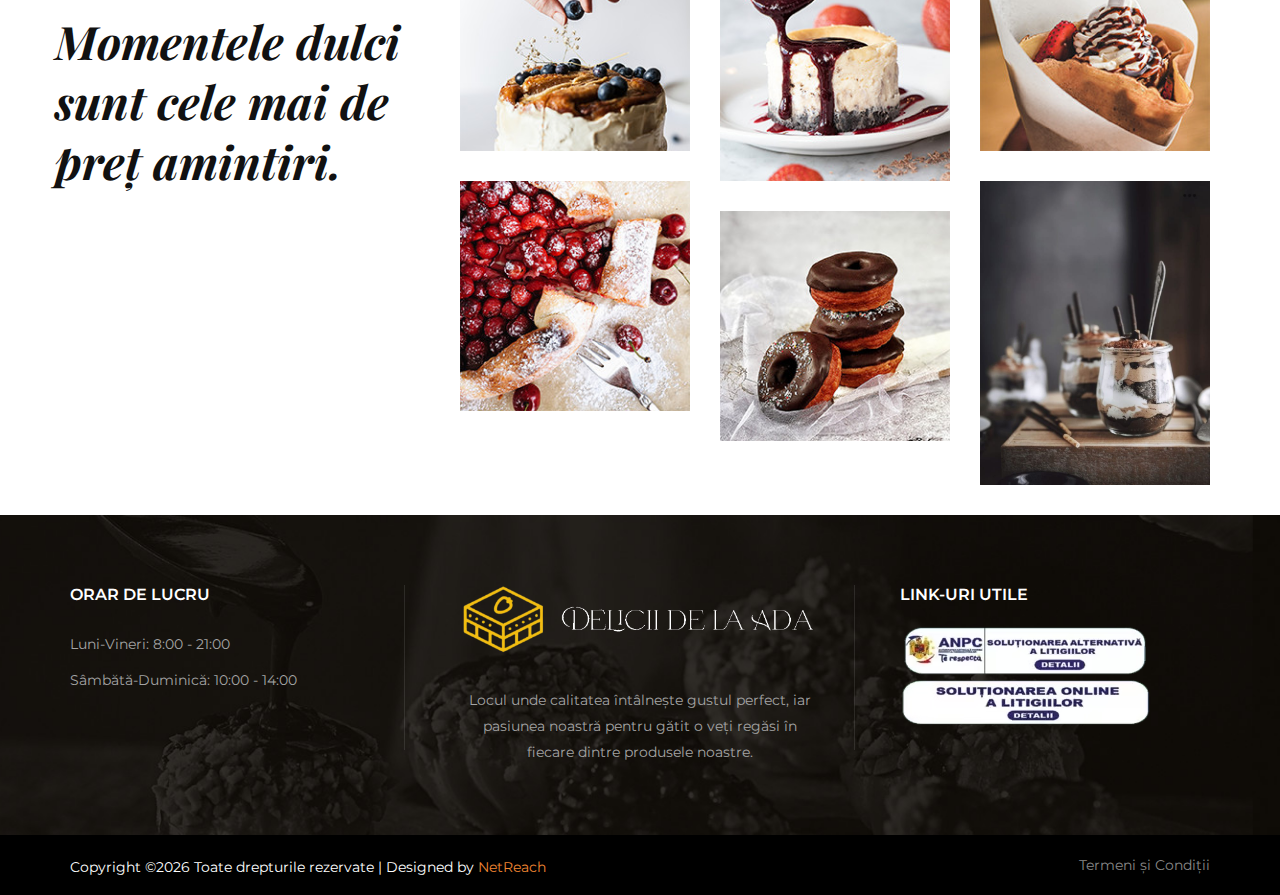
==== commit 35b333f7: "favicon" ====
--- a/about.html
+++ b/about.html
@@ -7,6 +7,8 @@
     <meta name="keywords" content="Pizza, Pâine, Deserturi, Delicii de la Ada">
     <meta name="viewport" content="width=device-width, initial-scale=1.0">
     <meta http-equiv="X-UA-Compatible" content="ie=edge">
+    <link href="img/logo_alb.png" rel="icon">
+
     <title>Delicii de la Ada | Despre</title>
 
     <!-- Google Font -->
--- a/css/style.css
+++ b/css/style.css
@@ -121,7 +121,22 @@
 .text-white a {
   color: #fff;
 }
-
+.ceva2{
+  text-align: center;
+  margin-bottom: 3rem;
+}
+.ceva3{
+  text-align: left;
+  margin-bottom: 3rem;
+}
+.ceva4{
+  margin-bottom: 0.3rem;
+}
+.ceva5{
+  margin-bottom: 2rem;
+
+  
+}
 /* buttons */
 .primary-btn {
   display: inline-block;
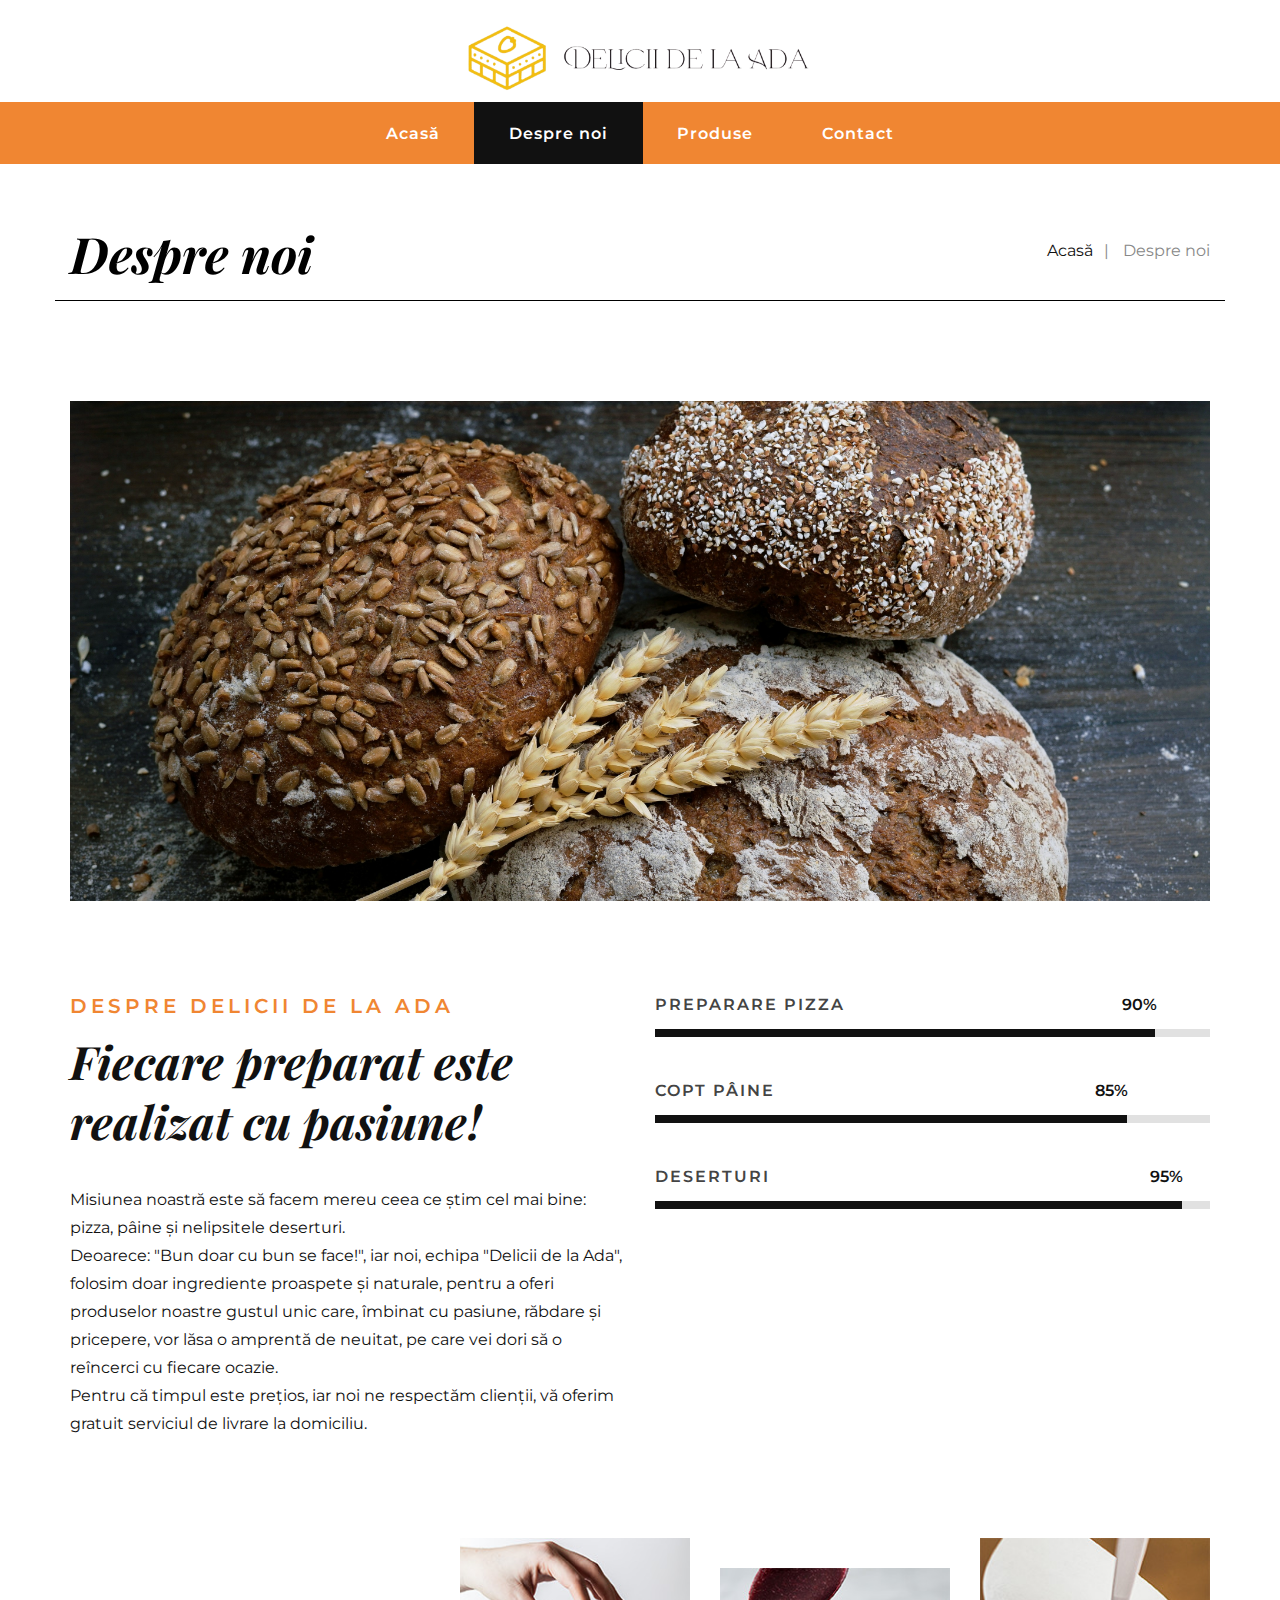
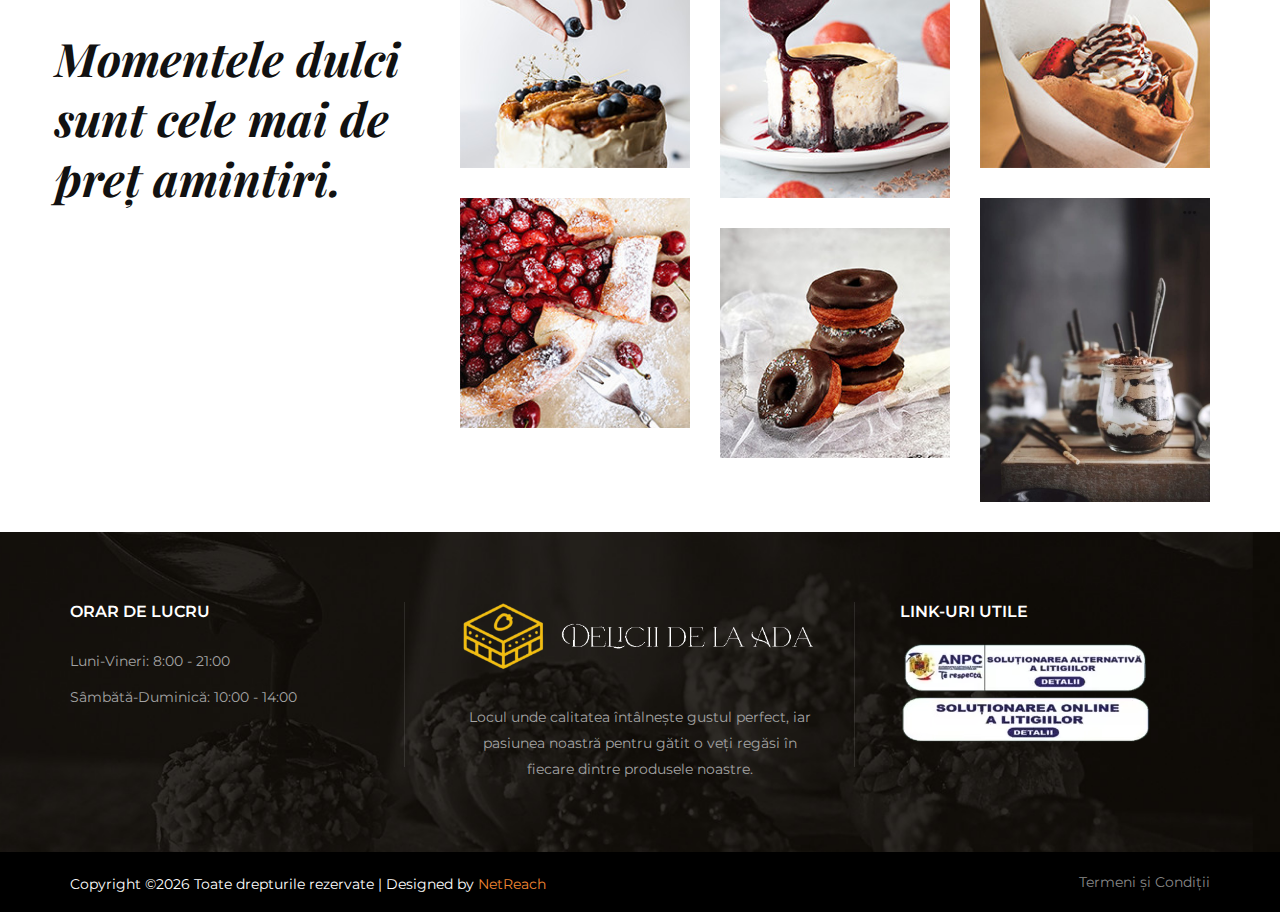
==== commit 9e4b4c9f: "GATA" ====
--- a/about.html
+++ b/about.html
@@ -64,7 +64,7 @@
                 <div class="col-lg-12">
                     <nav class="header__menu mobile-menu">
                         <ul>
-                            <li><a href="./index.html">Acasa</a></li>
+                            <li><a href="./index.html">Acasă</a></li>
                             <li class="active"><a href="./about.html">Despre noi</a></li>
                             <li><a href="./shop.html">Produse</a></li>
                             <li><a href="./contact.html">Contact</a></li>
@@ -86,7 +86,7 @@
                 </div>
                 <div class="col-lg-6 col-md-6 col-sm-6">
                     <div class="breadcrumb__links">
-                        <a href="./index.html">Acasa</a>
+                        <a href="./index.html">Acasă</a>
                         <span>Despre noi</span>
                     </div>
                 </div>
--- a/css/style.css
+++ b/css/style.css
@@ -1284,6 +1284,10 @@
 .breadcrumb-option {
   padding-top: 60px;
 }
+.breadcrumb-option .row{
+  border-bottom: 1px solid black;
+  padding-bottom: 1rem;
+}
 
 .breadcrumb__text h2 {
   font-size: 50px;
@@ -1719,6 +1723,7 @@
   padding-top: 44px;
   margin-bottom: 0;
 }
+
 
 /*---------------------
   Related Products
@@ -3363,6 +3368,9 @@
 }
 /* Wide Mobile = 480px */
 @media only screen and (max-width: 767px) {
+  .breadcrumb-option .row{
+    border: none;
+  }
   .canvas__open {
     display: block;
     font-size: 22px;
@@ -3601,11 +3609,13 @@
     top: 0;
     margin-left: 0;
     width: 200px;
+    padding: 10px 0 0 0;
   }
 
   .header__top__inner {
     height: auto;
     padding: 25px 0;
+    justify-content: flex-start;
 
   }
 
